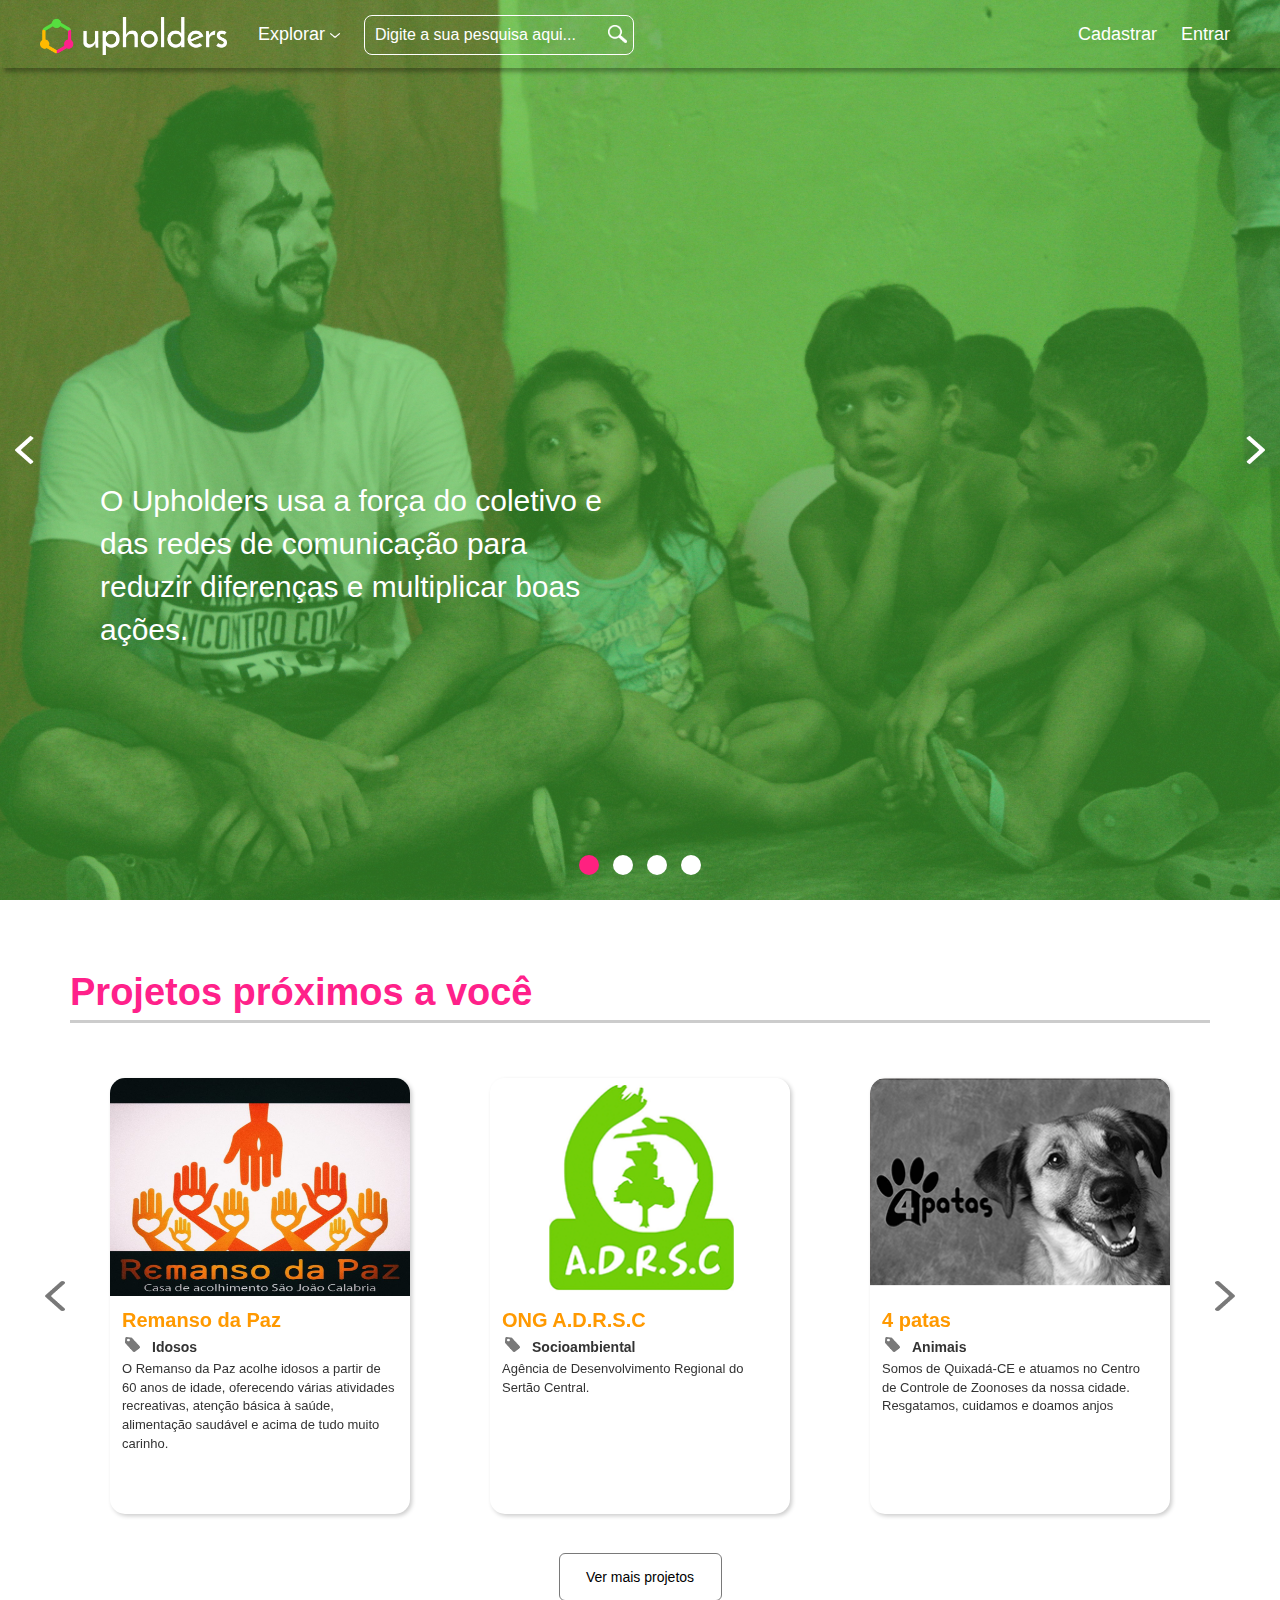
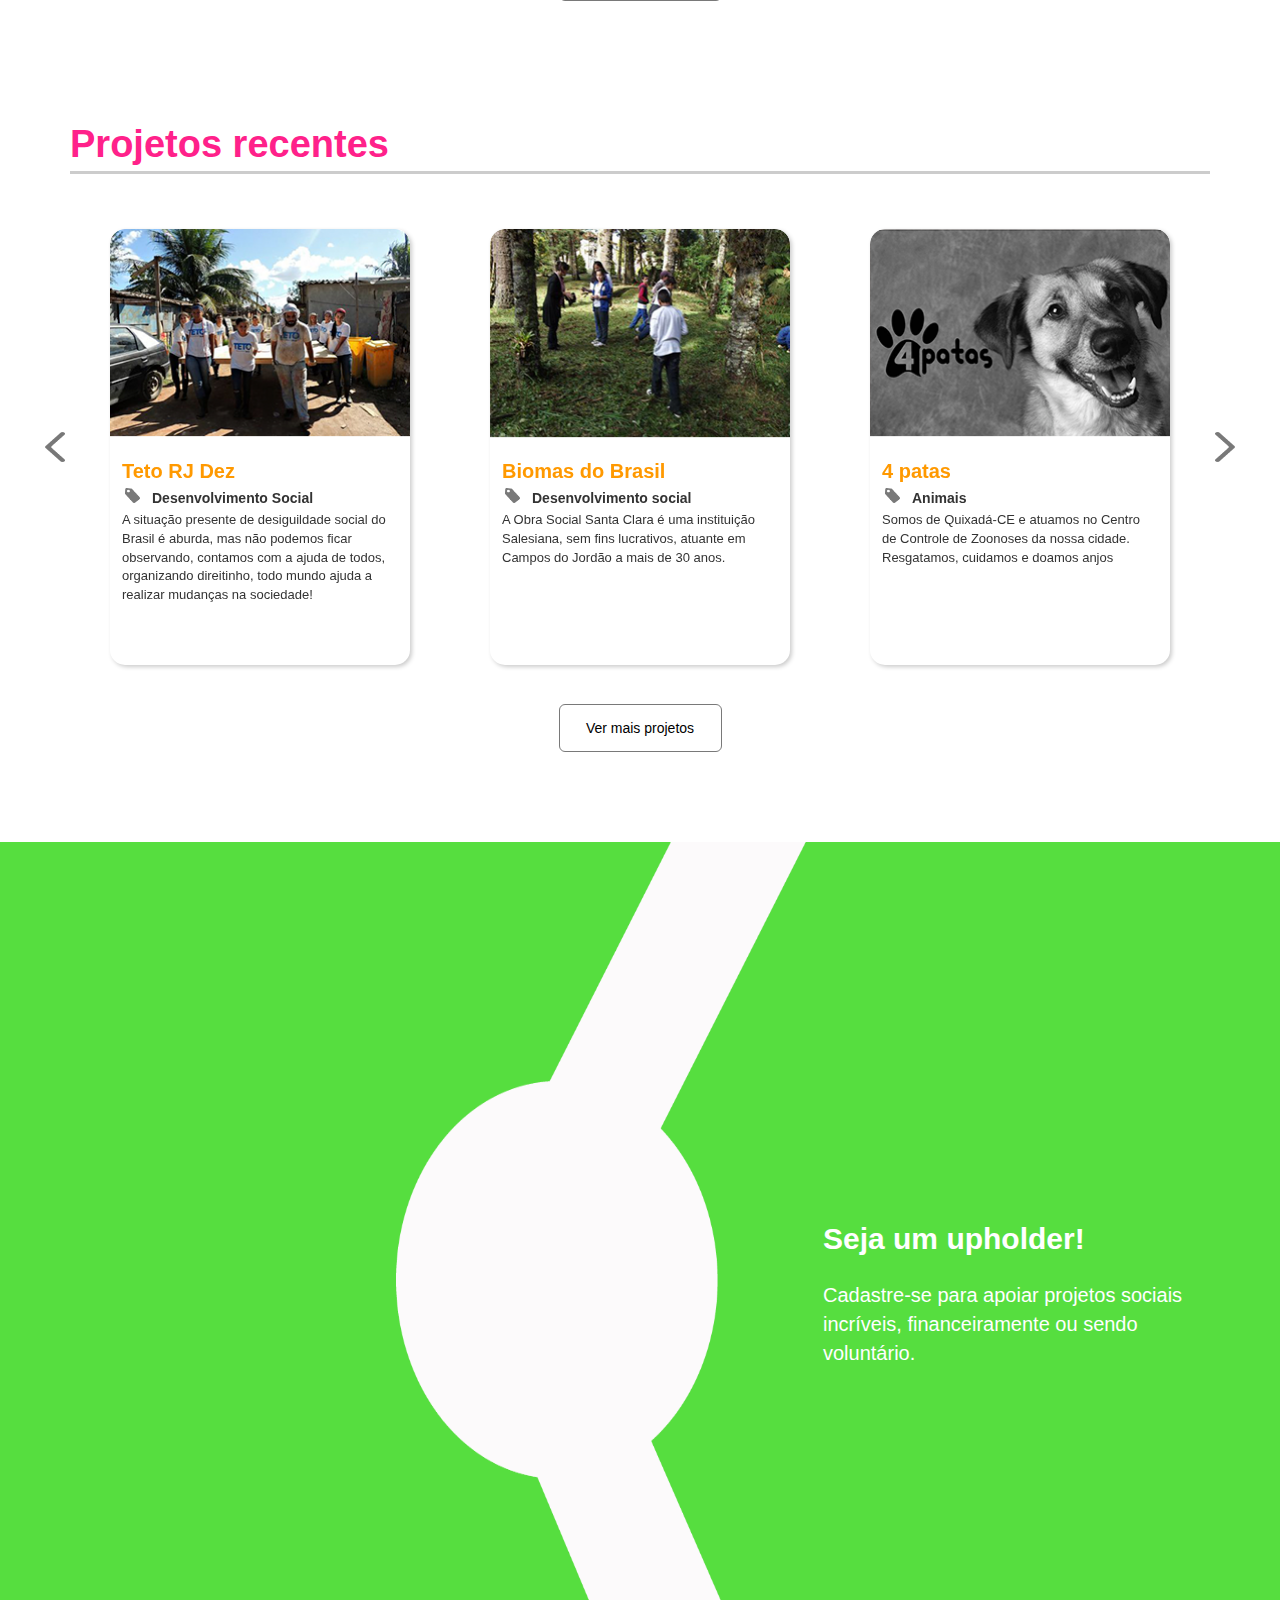
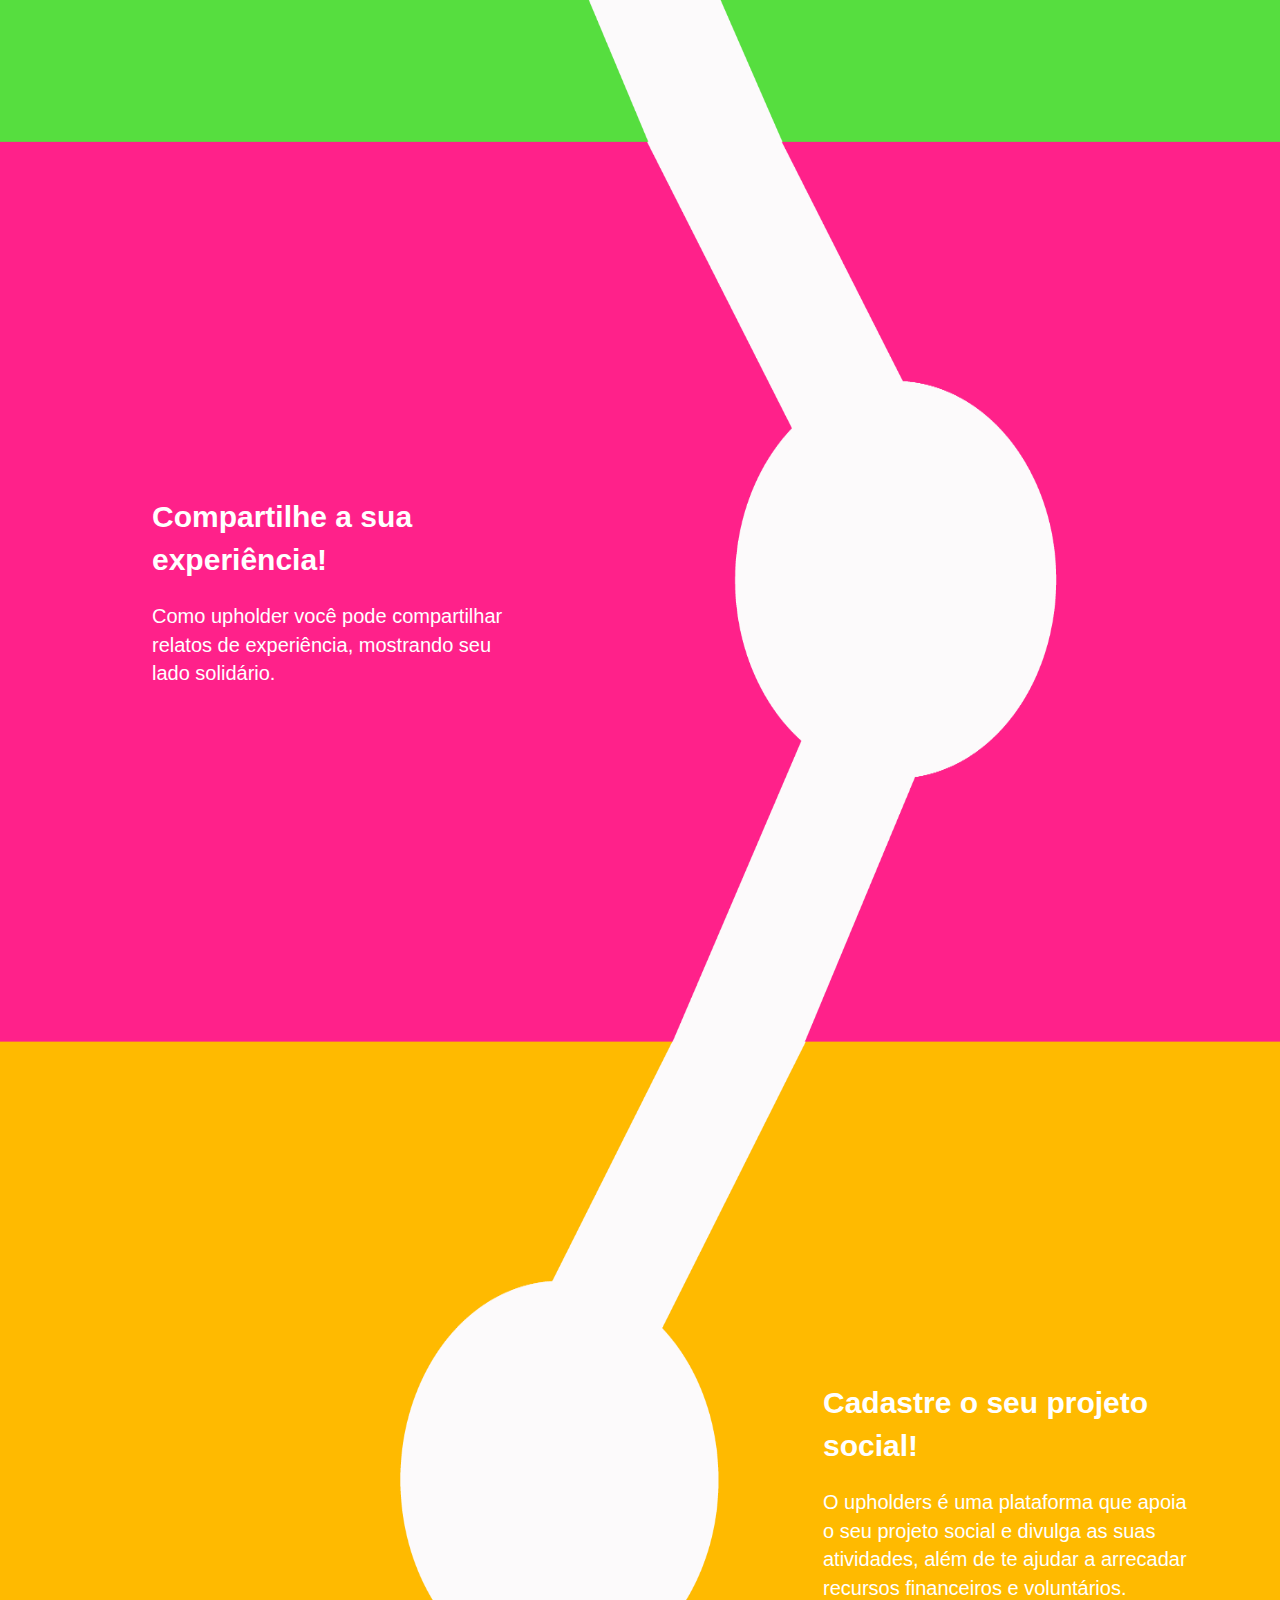
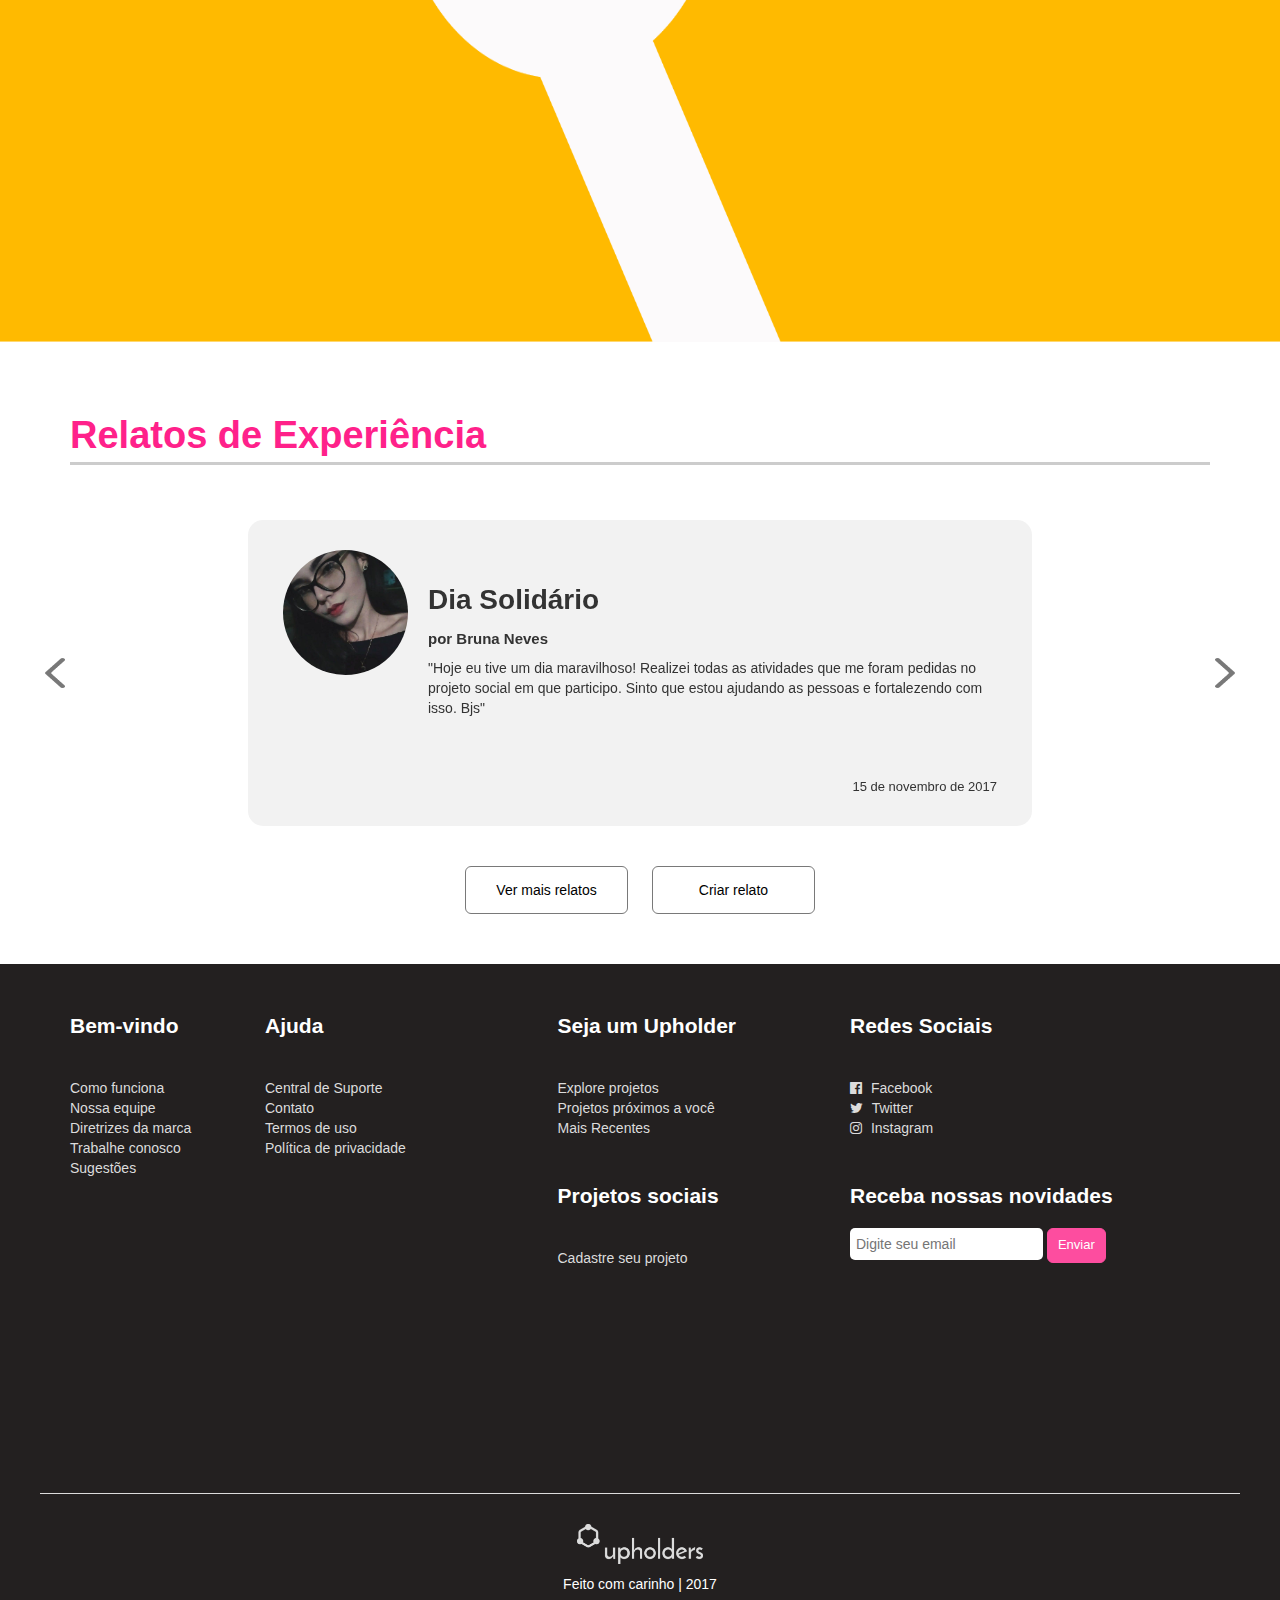
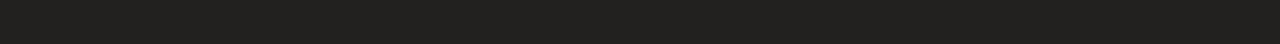
==== index.html @ f4a59e46 "posição" ====
<!DOCTYPE html>
<html lang="en">
<head>
    <meta charset="UTF-8">
    <meta name="viewport" content="width=device-width, initial-scale=1.0">
    <meta http-equiv="X-UA-Compatible" content="ie=edge">
    <link rel="stylesheet" href="css/upholders.css">
    <link rel="stylesheet" href="css/slick.css">
    <link rel="stylesheet" href="css/slick-theme.css">
    <link rel="stylesheet" href="css/animate.css">
    <link rel="stylesheet" href="css/grid_system.css">
    <link rel="stylesheet" href="font-awesome-4.7.0/css/font-awesome.min.css">
    <link rel="stylesheet" href="index.css">
    <title>Upholders</title>
</head>
<body>
    <header>
        <nav class="header">
            <div class="logo">
                <a href="#"><img src="img/logo-branco.png" alt=""></a>
            </div>
            <div class="explorar">
                <a id="explorarLink">Explorar <span><img src="img/seta_baixo_explorar_branca.png"/></span></a>
            </div>
            <div class="search">
                <form action="">
                    <div class="input-icon">
                        <input type="text" placeholder="Digite a sua pesquisa aqui...">
                        <div class="icon"><img src="img/lupa_branca.png" alt=""></div>
                    </div>
                </form>
            </div>
            <div class="links">
                <a href="cadastro/cadastro.html">Cadastrar</a>
                <a href="login/login.html">Entrar</a>
            </div>
        </nav>
    </header>
    <div class="dropdown-explorar" id="explorar">
        <span id="explorarClose">x</span>
        <div class="container">
            <div class="row">
                <h1>
                    Explore os projetos e se torne um Upholder
                </h1>
                <div class="col-md-2 col-md-offset-1 col-sm-3 col-xs-6">
                    <div><a href="">Todos</a></div>
                </div>
                <div class="col-md-2 col-sm-3 col-xs-6">
                    <div><a href="">Animais</a></div>
                </div>
                <div class="col-md-2 col-sm-3 col-xs-6">
                    <div><a href="">Arte e Cultura</a></div>
                </div>
                <div class="col-md-2 col-sm-3 col-xs-6">
                    <div><a href="">Educação</a></div>
                </div>
                <div class="col-md-2 col-sm-3 col-xs-6">
                    <div><a href="">Desenvolvimento Social</a></div>
                </div>
                <div class="col-md-2 col-md-offset-1 col-sm-3 col-xs-6">
                    <div><a href="">Direitos Humanos</a></div>
                </div>
                <div class="col-md-2 col-sm-3 col-xs-6">
                    <div><a href="">Esportes</a></div>
                </div>
                <div class="col-md-2 col-sm-3 col-xs-6">
                    <div><a href="">Saúde</a></div>
                </div>
                <div class="col-md-2 col-sm-3 col-xs-6">
                    <div><a href="">Socioambiental</a></div>
                </div>
                <div class="col-md-2 col-sm-3 col-xs-6">
                    <div><a href="">Outros</a></div>
                </div>
            </div>
        </div>
    </div>
    <div class="header-carousel">
        <div class="overlay-img overlay-green active"></div>
        <div class="overlay-img overlay-pink"></div>
        <div class="overlay-img overlay-yellow"></div>
        <div class="active img" style="background-image:url('img/IMG1.jpg')"></div>
        <div class="img" style="background-image:url('img/IMG2.jpg')"></div>
        <div class="img" style="background-image:url('img/IMG3.jpg')"></div>
        <div class="img" style="background-image:url('img/IMG4.jpg')"></div>
        <div class="arrow left"> </div>
        <div class="arrow right"> </div>
        <div class="active text-carousel left bottom">
          <!-- <h1>Texto 1</h1> -->
          <p>O Upholders usa a força do coletivo e das redes de comunicação para reduzir diferenças e multiplicar boas ações.</p>
        </div>
        <div class="text-carousel right">
            <h1>No Upholders...</h1>
            <p>... é fácil você se tornar um voluntário e fazer a solidariedade acontecer</p>
        </div>
        <div class="text-carousel right">
          <h1>Projetos próximo a você</h1>
          <p>Conheça os projetos sociais que estão sendo desenvolvidos próximo a você e comece a tranformar a realidade de quem precisa da sua ajuda</p>
        </div>
        <div class="text-carousel right">
          <h1>Seja um Upholder</h1>
          <p>Apoie projetos sociais sendo voluntário ou financeiramente.</p>
        </div>
        <div class="overlay">
            <div class="dot active animated bounce"></div>
            <div class="dot animated bounce ms100"></div>
            <div class="dot animated bounce ms200"></div>
            <div class="dot animated bounce ms300"></div>
        </div>
    </div>

    <section class="container">
      <h1>
        Projetos próximos a você
      </h1>
      <div id="carousel" class="carouselProjetos">
        <div class="card-projeto animated bounceInRight">
            <img class="card-projeto-img" src="img/Remansodapaz.jpg" alt="">
            <div class="card-projeto-info">
                <h3>Remanso da Paz</h3>
                <h4>Idosos</h4>
                <p>O Remanso da Paz acolhe idosos a partir de 60 anos de idade, oferecendo várias atividades recreativas, atenção básica à saúde, alimentação saudável e acima de tudo muito carinho.</p>
            </div>

            <div class="card-projeto-overlay">
                <div class="card-projeto-overlay-info">
                    <h3>Funções para apoiar:</h3>
                    <ul>
                        <li>5 Vagas para voluntários</li>
                    </ul>
                    <p>Quixadá, Ceará</p>
                </div>
                <button class="botao-medio">Saiba mais</button>
            </div>
            <div class="card-projeto-overlay-branco">

            </div>
        </div>
        <div class="card-projeto animated bounceInRight">
            <img class="card-projeto-img" src="img/ong_socioambiental.png" alt="">
            <div class="card-projeto-info">
                <h3>ONG A.D.R.S.C</h3>
                <h4>Socioambiental</h4>
                <p>Agência de Desenvolvimento Regional do Sertão Central.</p>
            </div>

            <div class="card-projeto-overlay">
                <div class="card-projeto-overlay-info">
                    <h3>Funções para apoiar:</h3>
                    <ul>
                        <li>5 Vagas para voluntários.</li>
                    </ul>
                    <p>Quixadá, Ceará</p>
                </div>
                <button class="botao-medio">Saiba mais</button>
            </div>
            <div class="card-projeto-overlay-branco">

            </div>
        </div>
        <div class="card-projeto animated bounceInRight">
            <img class="card-projeto-img" src="img/4_patas.png" alt="">
            <div class="card-projeto-info">
                <h3>4 patas</h3>
                <h4>Animais</h4>
                <p>Somos de Quixadá-CE e atuamos no Centro de Controle de Zoonoses da nossa cidade. Resgatamos, cuidamos e doamos anjos</p>
            </div>

            <div class="card-projeto-overlay">
                <div class="card-projeto-overlay-info">
                    <h3>Funções para apoiar:</h3>
                    <ul>
                        <li>Doações para comprar ração.</li>
                        <li>Voluntários para realização de bazar</li>
                    </ul>
                    <p>Quixadá, Ceará</p>
                </div>
                <button class="botao-medio">Saiba mais</button>
            </div>
            <div class="card-projeto-overlay-branco">

            </div>
        </div>
        <div class="card-projeto animated bounceInRight">
            <img class="card-projeto-img" src="img/teto_rj.png" alt="">
            <div class="card-projeto-info">
                <h3>Teto RJ Dez</h3>
                <h4>Desenvolvimento Social</h4>
                <p>A situação presente de desiguildade social do Brasil é aburda, mas não podemos ficar observando, contamos com a ajuda de todos, organizando direitinho, todo mundo ajuda a realizar mudanças na sociedade!</p>
            </div>

            <div class="card-projeto-overlay">
                <div class="card-projeto-overlay-info">
                    <h3>Funções para apoiar:</h3>
                    <ul>

                    </ul>
                    <p>Rio de Janeiro, Rio de Janeiro</p>
                </div>
                <button class="botao-medio">Saiba mais</button>
            </div>
            <div class="card-projeto-overlay-branco">

            </div>
        </div>
      </div>
      <div class="button">
        <button class="botao-ver">Ver mais projetos</button>
      </div>
    </section>

    <section class="container">
      <h1>
        Projetos recentes
      </h1>
      <div id="carouselRecentes" class="carouselProjetos">
        <div class="card-projeto animated bounceInLeft">
            <img class="card-projeto-img" src="img/teto_rj.png" alt="">
            <div class="card-projeto-info">
                <h3>Teto RJ Dez</h3>
                <h4>Desenvolvimento Social</h4>
                <p>A situação presente de desiguildade social do Brasil é aburda, mas não podemos ficar observando, contamos com a ajuda de todos, organizando direitinho, todo mundo ajuda a realizar mudanças na sociedade!</p>
            </div>

            <div class="card-projeto-overlay">
                <div class="card-projeto-overlay-info">
                    <h3>Funções para apoiar:</h3>
                    <ul>

                    </ul>
                    <p>Rio de Janeiro, Rio de Janeiro</p>
                </div>
                <button class="botao-medio">Saiba mais</button>
            </div>
            <div class="card-projeto-overlay-branco">

            </div>
        </div>
        <div class="card-projeto animated bounceInLeft">
            <img class="card-projeto-img" src="img/biomas.png" alt="">
            <div class="card-projeto-info">
                <h3>Biomas do Brasil</h3>
                <h4>Desenvolvimento social</h4>
                <p>A Obra Social Santa Clara é uma instituição Salesiana, sem fins lucrativos, atuante em Campos do Jordão a mais de 30 anos.</p>
            </div>

            <div class="card-projeto-overlay">
                <div class="card-projeto-overlay-info">
                    <h3>Funções para apoiar:</h3>
                    <ul>
                        <li>5 Vagas para voluntários</li>
                    </ul>
                    <p>Quixadá, Ceará</p>
                </div>
                <button class="botao-medio">Saiba mais</button>
            </div>
            <div class="card-projeto-overlay-branco">

            </div>
        </div>
        <div class="card-projeto animated bounceInLeft">
            <img class="card-projeto-img" src="img/4_patas.png" alt="">
            <div class="card-projeto-info">
                <h3>4 patas</h3>
                <h4>Animais</h4>
                <p>Somos de Quixadá-CE e atuamos no Centro de Controle de Zoonoses da nossa cidade. Resgatamos, cuidamos e doamos anjos</p>
            </div>

            <div class="card-projeto-overlay">
                <div class="card-projeto-overlay-info">
                    <h3>Funções para apoiar:</h3>
                    <ul>
                        <li>Doações para comprar ração.</li>
                        <li>Voluntários para realização de bazar</li>
                    </ul>
                    <p>Quixadá, Ceará</p>
                </div>
                <button class="botao-medio">Saiba mais</button>
            </div>
            <div class="card-projeto-overlay-branco">

            </div>
        </div>
        <div class="card-projeto animated bounceInLeft">
            <img class="card-projeto-img" src="img/Remansodapaz.jpg" alt="">
            <div class="card-projeto-info">
                <h3>Remanso da Paz</h3>
                <h4>Idosos</h4>
                <p>O Remanso da Paz acolhe idosos a partir de 60 anos de idade, oferecendo várias atividades recreativas, atenção básica à saúde, alimentação saudável e acima de tudo muito carinho.</p>
            </div>

            <div class="card-projeto-overlay">
                <div class="card-projeto-overlay-info">
                    <h3>Funções para apoiar:</h3>
                    <ul>
                        <li>5 Vagas para voluntários</li>
                    </ul>
                    <p>Quixadá, Ceará</p>
                </div>
                <button class="botao-medio">Saiba mais</button>
            </div>
            <div class="card-projeto-overlay-branco">

            </div>
        </div>
      </div>
      <div class="button">
        <button class="botao-ver">Ver mais projetos</button>
      </div>
    </section>

    <div class="container-fluid" id="background">
      <div class="container-fluid">
        <div class="content content-right">
          <h1>
            Seja um upholder!
          </h1>
          <p>Cadastre-se para apoiar projetos sociais incríveis, financeiramente ou sendo voluntário.</p>
        </div>
      </div>
      <div class="container-fluid">
        <div class="content content-left">
          <h1>
            Compartilhe a sua experiência!
          </h1>
          <p>Como upholder você pode compartilhar relatos de experiência, mostrando seu lado solidário.</p>
        </div>
      </div>
      <div class="container-fluid">
        <div class="content content-right">
          <h1>
            Cadastre o seu projeto social!
          </h1>
          <p>O upholders é uma plataforma que apoia o seu projeto social e divulga as suas atividades, além de te ajudar a arrecadar recursos financeiros e voluntários.</p>
        </div>
      </div>
    </div>

    <section class="container">
      <h1>
        Relatos de Experiência
      </h1>
      <div id="carouselRelatos">
        <div class="carousel-relatos animated bounceInRight">
          <div class="card-relato">
              <div class="relato-img">
                  <img class="card-relato-img" src="img/Bruna.jpg" alt="">
              </div>
              <div class="relato-container">
                  <h2>Dia Solidário</h2>
                  <h3>por Bruna Neves</h3>
                  <p>"Hoje eu tive um dia maravilhoso! Realizei todas as atividades que me foram pedidas no projeto social em que participo. Sinto que estou ajudando as pessoas e fortalezendo com isso. Bjs"</p>
              </div>
              <span>
                  15 de novembro de 2017
              </span>
          </div>
        </div>
        <div class="carousel-relatos animated bounceInRight">
          <div class="card-relato">
              <div class="relato-img">
                  <img class="card-relato-img" src="img/Bruna.jpg" alt="">
              </div>
              <div class="relato-container">
                  <h2>Dia Solidário</h2>
                  <h3>por Bruna Neves</h3>
                  <p>"Hoje eu tive um dia maravilhoso! Realizei todas as atividades que me foram pedidas no projeto social em que participo. Sinto que estou ajudando as pessoas e fortalezendo com isso. Bjs"</p>
              </div>
              <span>
                  15 de novembro de 2017
              </span>
          </div>
        </div>
        <div class="carousel-relatos animated bounceInRight">
          <div class="card-relato">
              <div class="relato-img">
                  <img class="card-relato-img" src="img/Bruna.jpg" alt="">
              </div>
              <div class="relato-container">
                  <h2>Dia Solidário</h2>
                  <h3>por Bruna Neves</h3>
                  <p>"Hoje eu tive um dia maravilhoso! Realizei todas as atividades que me foram pedidas no projeto social em que participo. Sinto que estou ajudando as pessoas e fortalezendo com isso. Bjs"</p>
              </div>
              <span>
                  15 de novembro de 2017
              </span>
          </div>
        </div>
      </div>
      <div class="button">
        <button class="botao-ver">Ver mais relatos</button>
        <button class="botao-ver">Criar relato</button>
      </div>
    </section>
    <footer>
      <div class="container-fluid">
        <div class="container">
          <div class="row align-items-start">
            <div class="col-md-2 col-xs-6">
              <h2>Bem-vindo</h2>
              <ul>
                <li><a href="#">Como funciona</a></li>
                <li><a href="#">Nossa equipe</a></li>
                <li><a href="#">Diretrizes da marca</a></li>
                <li><a href="#">Trabalhe conosco</a></li>
                <li><a href="#">Sugestões</a></li>
              </ul>
            </div>
            <div class="col-md-3 col-sm-6 col-xs-12">
              <h2>Ajuda</h2>
              <ul>
                <li><a href="#">Central de Suporte</a></li>
                <li><a href="#">Contato</a></li>
                <li><a href="#">Termos de uso</a></li>
                <li><a href="#">Política de privacidade</a></li>
              </ul>
            </div>
            <div class="clearfix visible-sm-block"></div>
            <div class="col-md-3 col-sm-6 col-xs-12">
              <h2>Seja um Upholder</h2>
              <ul>
                <li><a href="#">Explore projetos</a></li>
                <li><a href="#">Projetos próximos a você</a></li>
                <li><a href="#">Mais Recentes</a></li>
              </ul>
              <h2>Projetos sociais</h2>
              <ul>
                <li><a href="#">Cadastre seu projeto</a></li>
              </ul>
            </div>
            <div class="col-md-4 col-sm-6 col-xs-12">
              <h2>Redes Sociais</h2>
              <ul>
                <li><a href="#"><i class="fa fa-facebook-official"></i> Facebook</a></li>
                <li><a href="#"><i class="fa fa-twitter"></i> Twitter</a></li>
                <li><a href="#"><i class="fa fa-instagram"></i> Instagram</a></li>
              </ul>
              <h2>Receba nossas novidades</h2>
              <form>
                <input placeholder="Digite seu email" type="email"/>
                <button class="botao">Enviar</button>
              </form>
            </div>
          </div>
        </div>
      </div>
      <div class="logo">
        <img src="img/logo_footer.png"/>
        <div class="copyright">
          Feito com carinho | 2017
        </div>
      </div>
    </footer>
    <script src="js/jquery.min.js" type="text/javascript"></script>
    <script src="js/jquery-migrate.min.js" type="text/javascript"></script>
    <script src="js/slick.min.js" type="text/javascript"></script>
    <script src="js/header_carousel.js"></script>
    <script type="text/javascript">
      $(document).ready(function(){
        var opt = {
          infinite: true,
          slidesToShow: 3,
          slidesToScroll: 3,
          variableWidth: false
        };
        $('.carouselProjetos').slick(opt);

        $('#carouselRelatos').slick({
          infinite: true,
          slidesToShow: 1,
          slidesToScroll: 1,
          variableWidth: false
        });

        $elem = $("#explorar");
        $img = $(".header .explorar span img");

        $('#explorarLink').click(function(){
          $elem.fadeToggle('fast');
          var src = ($img.attr("src") === "img/seta_baixo_explorar_branca.png") ? "img/seta_cima_explorar_branca.png" : "img/seta_baixo_explorar_branca.png";
          $img.attr("src", src);
        });

        $('#explorarClose').click(function(){
          $elem.fadeOut('fast');
          $img.attr("src", "../img/seta_baixo_explorar_branca.png");
        });
      });
    </script>
</body>
</html>
---- css/upholders.css ----
body{
    font-family:'Open Sans', sans-serif;
}

/* botôes */

.botao{
    border: 1px solid #FFF;
    color: #FFF;
    cursor: pointer;
    user-select: none;
    border-radius: 6px;
    padding: 7px 10px;
    font-size: 13px;
}

.botao-medio{
    border: 1px solid #FFF;
    color: #FFF;
    cursor: pointer;
    user-select: none;
    border-radius: 6px;
    padding: 13px 23px;
    font-size: 13px;
}

.botao-ver{
    cursor: pointer;
    user-select: none;
    border-radius: 6px;
    padding: 13px 23px;
    background-color: transparent;
    color: #000;
    border: 1px solid #797979;
    font-size: 14px;
    margin: 10px;
    width: 163px;
}

  .botao-ver:hover{
    color: #FF0099;
    border: 1px solid #FF0099;
}

/* cards */
/* card do projeto social */

.card-projeto{
    height: 436px;
    width: 300px;
    border-radius: 15px;
    margin: 20px;
    box-sizing: border-box;
    position: relative;
    box-shadow: 2px 2px 4px #ccc;
    cursor: pointer;
}

.card-projeto .card-projeto-img{
    height: 218px;
    width: 100%;
    border-radius: 15px 15px 0 0;
}

.card-projeto .card-projeto-info, .card-projeto-overlay-info{
    height: 218px;
    width: 100%;
    padding: 10px 12px;
    box-sizing: border-box;
    border-radius: 0 0 15px 15px;
}

.card-projeto .card-projeto-info h4{
    padding: 0;
    font-size: 14px;
}

.card-projeto-overlay-info{
    position: absolute;
    bottom: 0;
    font-size: 18px;
    color: #FFF;
}

.card-projeto-overlay-info > h3{
    padding: 0;
    font-size: 16px;
    margin: 0;
    margin-bottom: 8px;
}

.card-projeto-overlay-info ul{
    margin: 0;
    list-style-type: none;
    padding-left: 0;
    font-size: 15px;
}

.card-projeto-overlay-info ul li:before{
   content: '';
   padding: 0;
   display: inline-block;
   height: 15px;
   width: 15px;
   margin-right: 10px;
   background-image: url("../img/hexagono_branco.png");
   background-size: 100% 100%;
}

.card-projeto-overlay-info p{
    padding: 0;
    margin: 10px 0;
    font-size: 15px;
}

.card-projeto-overlay-info p:before{
    content: '';
    display: inline-block;
    background-image: url("../img/pin_branco.png");
    height: 15px;
    width: 10px;
    margin-left: 2.5px;
    margin-right: 12.5px;
    background-size: 100% 100%;
}

.card-projeto-info h3{
    font-size: 20px;
    margin: 0;
    color: #FF9900;
}

.card-projeto-info h4{
    margin: 3px 0;
    font-size: 18px;
}

.card-projeto-info p{
    font-size: 13px;
    margin: 0;
}

.card-projeto-overlay{
    display: none;
    position: absolute;
    top: 0;
    height: 100%;
    width: 100%;
    border-radius: 15px;
    background-color: #FF9900;
    opacity: 0.90;
    z-index: 2;
}

.card-projeto-overlay-branco{
    display: none;
    position: absolute;
    bottom: 0;
    height: 50%;
    width: 100%;
    border-radius: 0 0 15px 15px;
    background-color: #FFF;
    z-index: 1;
}

.card-projeto:hover .card-projeto-overlay{
    display: block;
}

.card-projeto:hover .card-projeto-overlay-branco{
    display: block;
}

.card-projeto-overlay > .botao-medio{
    position: absolute;
    left: 50%;
    transform: translateX(-50%);
    bottom: 30px;
    background-color: transparent;
}

.card-projeto-info h4:before{
    content: '';
    display: inline-block;
    background-image: url("../img/tag.png");
    height: 15px;
    width: 15px;
    margin-left: 2.5px;
    margin-right: 12.5px;
    background-size: 100% 100%;
}

/* card do relato de experiência */

.card-relato{
    display: block;
    overflow: auto;
    max-width: 100%;
    min-height: 306px;
    width: 784px;
    margin: auto;
    border-radius: 15px;
    padding: 30px 35px;
    box-sizing: border-box;
    background-color: #F2F2F2;
    position: relative;
}

.card-relato .relato-img{
    display: inline-block;
    width: 125px;
    height: 125px;
    border-radius: 50%;
    background-color: #FFF;
}

.card-relato .relato-img .card-relato-img{
    width: 100%;
    height: 100%;
    border-radius: 50%;
}

.card-relato .relato-container{
    position: relative;
    padding-left: 20px;
    box-sizing: border-box;
    float: right;
    width: calc(784px - 125px - 70px);
    height: 100%;
}

.card-relato .relato-container h2{
    margin: 0;
    margin-top: 30px;
    padding: 0;
    font-size: 28px;
}

.card-relato .relato-container h3{
    margin: 0;
    padding: 8px 0 0;
    font-size: 15px;
}

.card-relato .relato-container p{
    margin: 0;
    padding: 9px 0;
    font-size: 14px;
    color: 333333;
}

.card-relato span{
    position: absolute;
    margin: 0;
    padding: 0;
    right: 35px;
    bottom: 30px;
    font-size: 13px;
    color: ;
}

/* dropdown perfil */

.dropdown-perfil{
    background-color: #E4E4E4;
    padding: 15px;
    box-sizing: border-box;
    width: 261px;
    border-radius: 15px;
}

.dropdown-perfil ul{
    padding: 0;
    margin: 0;
    list-style-type: none;
}

.dropdown-perfil ul li a{
    padding: 7px 0;
    margin: 0;
    font-size: 15px;
    text-decoration: none;
    color: #232020;
    display: block;
    border-bottom: 1px solid #bbb;
}

.dropdown-perfil ul li:last-child a{
    border-bottom: none;
}

/* dropdown explorar */

.dropdown-explorar{
    background-color: #F2F2F2;
    padding-top: 25px;
    padding-bottom: 35px;
    display: none;
    position: absolute;
    top: 68px;
    width: 100%;
    z-index: 30;
    box-shadow: 4px 4px 4px rgba(0, 0, 0, .3);
}

.dropdown-explorar span{
    position: absolute;
    top: 10px;
    right: 30px;
    font-size: 28px;
    font-weight: bold;
    cursor: pointer;
    padding: 2px;
}

.dropdown-explorar h1{
    padding: 0;
    padding-bottom: 20px;
    margin: 0;
    text-align: center;
    color: #333333;
}

.dropdown-explorar .container .col-md-2{
    margin-top: 10px;
    margin-bottom: 10px;
}

.dropdown-explorar .container a{
    text-decoration: none;
    color: black;
    display: table-cell;
    width: 150px;
    height: 57px;
    border: 1px solid black;
    border-radius: 15px;
    text-align: center;
    font-size: 14px;
    box-sizing: border-box;
    vertical-align: middle;
}

.dropdown-explorar .container div.col-md-2{
  text-align: center;
}

.dropdown-explorar .container div.col-md-2 > div{
  display: inline-block;
}


.dropdown-explorar .container a:hover{
    border-color: #FF9900;
    color: #FF9900;
}

/* footer */

footer{
    background-color: #232020;
    min-height: 650px;
    padding-top: 30px;
  }

  footer .container-fluid{
    border-bottom: 1px solid #dcdcdc;
    min-height: 500px;
    padding-bottom: 30px;
    margin: 0 40px;
  }

  footer .container-fluid h2{
    color: #fff;
  }

  footer .container-fluid ul{
    list-style-type: none;
    padding: 20px 0 25px;
  }

  footer .container-fluid ul li a{
    font-size: 14px;
    color: #dcdcdc;
    padding: 3px 0;
  }

  footer .container-fluid ul li a:hover{
    text-decoration: none;
    color: #FF0099;
  }

  footer .container-fluid ul li a i{
    margin-right: 5px;
  }

  footer .logo{
    text-align: center;
    height: 150px;
  }

  footer .logo img{
    margin: 30px 0 10px;
    height: 40px;
  }

  footer .logo .copyright{
    text-align: center;
  }

  footer .logo .copyright, footer .logo .copyright a{
    color: #fff;
    font-size: 14px;
  }

  footer form button.botao{
    background-color: #fd4d9f;
    border: 1px solid #fd4d9f;
  }


  @media screen and (max-width: 767px) {
    footer .container-fluid ul{
      padding: 10px 0 15px;
    }

    footer .container-fluid ul li a{
      padding: 1.5px 0;
    }

    footer .container-fluid{
      margin: 0 20px;
    }
  }

/* header */

.header{
    width: 100%;
    height: 68px;
    padding: 0 40px;
    box-shadow: 4px 4px 4px rgba(0, 0, 0, .3);
    box-sizing: border-box;
    line-height: 68px;
    background-color: transparent;
    position: absolute;
    top:0;
    z-index: 100;
}

.header .explorar span img{
  width: 10px;
  height: 5px;
  margin-right: 10px;
}

.header .logo{
    float: left;
}

.header .logo a{
  display: block;
  height: 70px;
  line-height: 70px;
  width: 208px;
}

.header .logo img{
    height: 38px;
}

.header .search, .explorar{
    display: inline-block;
}

.header .search .input-icon{
    position: relative;
}

.header .search .icon{
    position: absolute;
    height: 18px;
    width: 18px;
    right: 8px;
    top:-2px;
}

.header .search .icon img{
    height: 100%;
}

.header .search input{
    border-radius: 8px;
    border: 1px solid #000;
    width: 270px;
    height: 40px;
    font-size: 16px;
    padding: 8px 10px;
    box-sizing: border-box;
    background-color: transparent;
    color: #000;
    outline: none;
}

.header .search input::-webkit-input-placeholder{
  color: #000;
}

.header .search input::-moz-placeholder {
  color: #000;
}

.header .search input:-ms-input-placeholder{
  color: #000;
}

.header .search input:-moz-placeholder{
  color: #000;
}

.header .links{
    display: inline-block;
    position: absolute;
    right: 40px;
}

.header .links a, .explorar a{
    text-decoration: none;
    font-size: 18px;
    border-radius: 6px;
    padding: 7px 10px;
    color: #000;
    cursor: pointer;
}

.header .links a:hover{
    background-color: rgba(0, 0, 0, .1);
}

.header .explorar a:hover{
    background-color: rgba(0, 0, 0, .1);
    text-decoration: none;
    color: #000;
}

/* inputs */

input{
    border-radius: 5px;
    padding: 6px;
    border: none;
}

/* _carousel */

.slick-slide{
    margin: 29.5px 40px;
  }


  @media screen and (max-width: 1200px) {
    .slick-slide{
        margin: 20px 15px;
    }
  }

  @media screen and (max-width: 991px) {
    .slick-slide{
        margin: 20px 7.5px;
    }
  }

  @media screen and (max-width: 767px) {
    .slick-slide{
        margin: 5px;
    }
  }

/* header carousel */

.header-carousel{
    height: 100vh;
    margin: auto;
}

.header-carousel{
  overflow: hidden;
}

.header-carousel .img{
    width: 100%;
    height: 100vh;
    background-repeat: no-repeat;
    background-position: center;
    background-size: cover;
    display: none;
}

.header-carousel .text-carousel{
  position: absolute;
  top: 50vh;
  transform: translateY(-50%);
  width: 40%;
  display: none;
  height: auto;
}

.header-carousel .text-carousel.left{
  left: 100px;
}

.header-carousel .text-carousel.top{
  transform: translateY(0);
  top: 100px;
}

.header-carousel .text-carousel.bottom{
  transform: translateY(0);
  bottom: 100px;
}

.header-carousel .text-carousel.right{
  right: 100px;
  text-align: right;
}

.header-carousel .text-carousel h1, .header-carousel .text-carousel p{
  color: #fff;
}

.header-carousel .text-carousel h1{
  border: none;
  font-size: 40px;
}

.header-carousel .text-carousel p{
  font-size: 30px;
}

.header-carousel .text-carousel.active{
  display: block;
}

.header-carousel .img.active{
    display: block;
}

.arrow{
    position: absolute;
    top: calc(50% - 15px);
    border-radius: 8px;
    width: 20px;
    height: 30px;
    user-select: none;
    cursor: pointer;
}

.header-carousel .overlay-img{
  display: none;
  position: absolute;
  width: 100%;
  height: 100vh;
  opacity: 0.5;
}

.header-carousel .overlay-img.active{
  display: block;
}

.header-carousel .overlay-img.overlay-yellow{
  background-color: #f90;
}

.header-carousel .overlay-img.overlay-green{
  background-color: #56de3f;
}

.header-carousel .overlay-img.overlay-pink{
  background-color: #ff2180;
}

.arrow.right{
    right: 15px;
    background-image: url("../img/right_branca.png");
    background-size: 100% 100%;
}

.arrow.left{
    left: 15px;
    background-image: url("../img/left_branca.png");
    background-size: 100% 100%;
}


.header-carousel .overlay{
    padding: 15px;
    width: 100%;
    position: absolute;
    bottom: 0;
    text-align: center;
    box-sizing: border-box;
}

.header-carousel .overlay .dot{
    background-color:white;
    border-radius: 50%;
    display: inline-block;
    cursor: pointer;
    margin: 5px;
    height: 20px;
    width: 20px;
}

.header-carousel .overlay .dot.active{
    background-color:#ff2180;
}
---- css/grid_system.css ----
/*!
 * Bootstrap v3.3.7 (http://getbootstrap.com)
 * Copyright 2011-2017 Twitter, Inc.
 * Licensed under MIT (https://github.com/twbs/bootstrap/blob/master/LICENSE)
 */

/*!
 * Generated using the Bootstrap Customizer (http://getbootstrap.com/docs/3.3/customize/?id=9e987f900db5e1cd5b76d2bf3682f53e)
 * Config saved to config.json and https://gist.github.com/9e987f900db5e1cd5b76d2bf3682f53e
 *//*!
 * Bootstrap v3.3.7 (http://getbootstrap.com)
 * Copyright 2011-2016 Twitter, Inc.
 * Licensed under MIT (https://github.com/twbs/bootstrap/blob/master/LICENSE)
 *//*! normalize.css v3.0.3 | MIT License | github.com/necolas/normalize.css */html{font-family:sans-serif;-ms-text-size-adjust:100%;-webkit-text-size-adjust:100%}body{margin:0}article,aside,details,figcaption,figure,footer,header,hgroup,main,menu,nav,section,summary{display:block}audio,canvas,progress,video{display:inline-block;vertical-align:baseline}audio:not([controls]){display:none;height:0}[hidden],template{display:none}a{background-color:transparent}a:active,a:hover{outline:0}abbr[title]{border-bottom:1px dotted}b,strong{font-weight:bold}dfn{font-style:italic}h1{font-size:2em;margin:0.67em 0}mark{background:#ff0;color:#000}small{font-size:80%}sub,sup{font-size:75%;line-height:0;position:relative;vertical-align:baseline}sup{top:-0.5em}sub{bottom:-0.25em}img{border:0}svg:not(:root){overflow:hidden}figure{margin:1em 40px}hr{-webkit-box-sizing:content-box;-moz-box-sizing:content-box;box-sizing:content-box;height:0}pre{overflow:auto}code,kbd,pre,samp{font-family:monospace, monospace;font-size:1em}button,input,optgroup,select,textarea{color:inherit;font:inherit;margin:0}button{overflow:visible}button,select{text-transform:none}button,html input[type="button"],input[type="reset"],input[type="submit"]{-webkit-appearance:button;cursor:pointer}button[disabled],html input[disabled]{cursor:default}button::-moz-focus-inner,input::-moz-focus-inner{border:0;padding:0}input{line-height:normal}input[type="checkbox"],input[type="radio"]{-webkit-box-sizing:border-box;-moz-box-sizing:border-box;box-sizing:border-box;padding:0}input[type="number"]::-webkit-inner-spin-button,input[type="number"]::-webkit-outer-spin-button{height:auto}input[type="search"]{-webkit-appearance:textfield;-webkit-box-sizing:content-box;-moz-box-sizing:content-box;box-sizing:content-box}input[type="search"]::-webkit-search-cancel-button,input[type="search"]::-webkit-search-decoration{-webkit-appearance:none}fieldset{border:1px solid #c0c0c0;margin:0 2px;padding:0.35em 0.625em 0.75em}legend{border:0;padding:0}textarea{overflow:auto}optgroup{font-weight:bold}table{border-collapse:collapse;border-spacing:0}td,th{padding:0}*{-webkit-box-sizing:border-box;-moz-box-sizing:border-box;box-sizing:border-box}*:before,*:after{-webkit-box-sizing:border-box;-moz-box-sizing:border-box;box-sizing:border-box}html{font-size:10px;-webkit-tap-highlight-color:rgba(0,0,0,0)}body{font-family:"Helvetica Neue",Helvetica,Arial,sans-serif;font-size:14px;line-height:1.42857143;color:#333;background-color:#fff}input,button,select,textarea{font-family:inherit;font-size:inherit;line-height:inherit}a{color:#337ab7;text-decoration:none}a:hover,a:focus{color:#23527c;text-decoration:underline}a:focus{outline:5px auto -webkit-focus-ring-color;outline-offset:-2px}figure{margin:0}img{vertical-align:middle}.img-responsive{display:block;max-width:100%;height:auto}.img-rounded{border-radius:6px}.img-thumbnail{padding:4px;line-height:1.42857143;background-color:#fff;border:1px solid #ddd;border-radius:4px;-webkit-transition:all .2s ease-in-out;-o-transition:all .2s ease-in-out;transition:all .2s ease-in-out;display:inline-block;max-width:100%;height:auto}.img-circle{border-radius:50%}hr{margin-top:20px;margin-bottom:20px;border:0;border-top:1px solid #eee}.sr-only{position:absolute;width:1px;height:1px;margin:-1px;padding:0;overflow:hidden;clip:rect(0, 0, 0, 0);border:0}.sr-only-focusable:active,.sr-only-focusable:focus{position:static;width:auto;height:auto;margin:0;overflow:visible;clip:auto}[role="button"]{cursor:pointer}.container{margin-right:auto;margin-left:auto;padding-left:15px;padding-right:15px}@media (min-width:768px){.container{width:750px}}@media (min-width:992px){.container{width:970px}}@media (min-width:1200px){.container{width:1170px}}.container-fluid{margin-right:auto;margin-left:auto;padding-left:15px;padding-right:15px}.row{margin-left:-15px;margin-right:-15px}.col-xs-1, .col-sm-1, .col-md-1, .col-lg-1, .col-xs-2, .col-sm-2, .col-md-2, .col-lg-2, .col-xs-3, .col-sm-3, .col-md-3, .col-lg-3, .col-xs-4, .col-sm-4, .col-md-4, .col-lg-4, .col-xs-5, .col-sm-5, .col-md-5, .col-lg-5, .col-xs-6, .col-sm-6, .col-md-6, .col-lg-6, .col-xs-7, .col-sm-7, .col-md-7, .col-lg-7, .col-xs-8, .col-sm-8, .col-md-8, .col-lg-8, .col-xs-9, .col-sm-9, .col-md-9, .col-lg-9, .col-xs-10, .col-sm-10, .col-md-10, .col-lg-10, .col-xs-11, .col-sm-11, .col-md-11, .col-lg-11, .col-xs-12, .col-sm-12, .col-md-12, .col-lg-12{position:relative;min-height:1px;padding-left:15px;padding-right:15px}.col-xs-1, .col-xs-2, .col-xs-3, .col-xs-4, .col-xs-5, .col-xs-6, .col-xs-7, .col-xs-8, .col-xs-9, .col-xs-10, .col-xs-11, .col-xs-12{float:left}.col-xs-12{width:100%}.col-xs-11{width:91.66666667%}.col-xs-10{width:83.33333333%}.col-xs-9{width:75%}.col-xs-8{width:66.66666667%}.col-xs-7{width:58.33333333%}.col-xs-6{width:50%}.col-xs-5{width:41.66666667%}.col-xs-4{width:33.33333333%}.col-xs-3{width:25%}.col-xs-2{width:16.66666667%}.col-xs-1{width:8.33333333%}.col-xs-pull-12{right:100%}.col-xs-pull-11{right:91.66666667%}.col-xs-pull-10{right:83.33333333%}.col-xs-pull-9{right:75%}.col-xs-pull-8{right:66.66666667%}.col-xs-pull-7{right:58.33333333%}.col-xs-pull-6{right:50%}.col-xs-pull-5{right:41.66666667%}.col-xs-pull-4{right:33.33333333%}.col-xs-pull-3{right:25%}.col-xs-pull-2{right:16.66666667%}.col-xs-pull-1{right:8.33333333%}.col-xs-pull-0{right:auto}.col-xs-push-12{left:100%}.col-xs-push-11{left:91.66666667%}.col-xs-push-10{left:83.33333333%}.col-xs-push-9{left:75%}.col-xs-push-8{left:66.66666667%}.col-xs-push-7{left:58.33333333%}.col-xs-push-6{left:50%}.col-xs-push-5{left:41.66666667%}.col-xs-push-4{left:33.33333333%}.col-xs-push-3{left:25%}.col-xs-push-2{left:16.66666667%}.col-xs-push-1{left:8.33333333%}.col-xs-push-0{left:auto}.col-xs-offset-12{margin-left:100%}.col-xs-offset-11{margin-left:91.66666667%}.col-xs-offset-10{margin-left:83.33333333%}.col-xs-offset-9{margin-left:75%}.col-xs-offset-8{margin-left:66.66666667%}.col-xs-offset-7{margin-left:58.33333333%}.col-xs-offset-6{margin-left:50%}.col-xs-offset-5{margin-left:41.66666667%}.col-xs-offset-4{margin-left:33.33333333%}.col-xs-offset-3{margin-left:25%}.col-xs-offset-2{margin-left:16.66666667%}.col-xs-offset-1{margin-left:8.33333333%}.col-xs-offset-0{margin-left:0}@media (min-width:768px){.col-sm-1, .col-sm-2, .col-sm-3, .col-sm-4, .col-sm-5, .col-sm-6, .col-sm-7, .col-sm-8, .col-sm-9, .col-sm-10, .col-sm-11, .col-sm-12{float:left}.col-sm-12{width:100%}.col-sm-11{width:91.66666667%}.col-sm-10{width:83.33333333%}.col-sm-9{width:75%}.col-sm-8{width:66.66666667%}.col-sm-7{width:58.33333333%}.col-sm-6{width:50%}.col-sm-5{width:41.66666667%}.col-sm-4{width:33.33333333%}.col-sm-3{width:25%}.col-sm-2{width:16.66666667%}.col-sm-1{width:8.33333333%}.col-sm-pull-12{right:100%}.col-sm-pull-11{right:91.66666667%}.col-sm-pull-10{right:83.33333333%}.col-sm-pull-9{right:75%}.col-sm-pull-8{right:66.66666667%}.col-sm-pull-7{right:58.33333333%}.col-sm-pull-6{right:50%}.col-sm-pull-5{right:41.66666667%}.col-sm-pull-4{right:33.33333333%}.col-sm-pull-3{right:25%}.col-sm-pull-2{right:16.66666667%}.col-sm-pull-1{right:8.33333333%}.col-sm-pull-0{right:auto}.col-sm-push-12{left:100%}.col-sm-push-11{left:91.66666667%}.col-sm-push-10{left:83.33333333%}.col-sm-push-9{left:75%}.col-sm-push-8{left:66.66666667%}.col-sm-push-7{left:58.33333333%}.col-sm-push-6{left:50%}.col-sm-push-5{left:41.66666667%}.col-sm-push-4{left:33.33333333%}.col-sm-push-3{left:25%}.col-sm-push-2{left:16.66666667%}.col-sm-push-1{left:8.33333333%}.col-sm-push-0{left:auto}.col-sm-offset-12{margin-left:100%}.col-sm-offset-11{margin-left:91.66666667%}.col-sm-offset-10{margin-left:83.33333333%}.col-sm-offset-9{margin-left:75%}.col-sm-offset-8{margin-left:66.66666667%}.col-sm-offset-7{margin-left:58.33333333%}.col-sm-offset-6{margin-left:50%}.col-sm-offset-5{margin-left:41.66666667%}.col-sm-offset-4{margin-left:33.33333333%}.col-sm-offset-3{margin-left:25%}.col-sm-offset-2{margin-left:16.66666667%}.col-sm-offset-1{margin-left:8.33333333%}.col-sm-offset-0{margin-left:0}}@media (min-width:992px){.col-md-1, .col-md-2, .col-md-3, .col-md-4, .col-md-5, .col-md-6, .col-md-7, .col-md-8, .col-md-9, .col-md-10, .col-md-11, .col-md-12{float:left}.col-md-12{width:100%}.col-md-11{width:91.66666667%}.col-md-10{width:83.33333333%}.col-md-9{width:75%}.col-md-8{width:66.66666667%}.col-md-7{width:58.33333333%}.col-md-6{width:50%}.col-md-5{width:41.66666667%}.col-md-4{width:33.33333333%}.col-md-3{width:25%}.col-md-2{width:16.66666667%}.col-md-1{width:8.33333333%}.col-md-pull-12{right:100%}.col-md-pull-11{right:91.66666667%}.col-md-pull-10{right:83.33333333%}.col-md-pull-9{right:75%}.col-md-pull-8{right:66.66666667%}.col-md-pull-7{right:58.33333333%}.col-md-pull-6{right:50%}.col-md-pull-5{right:41.66666667%}.col-md-pull-4{right:33.33333333%}.col-md-pull-3{right:25%}.col-md-pull-2{right:16.66666667%}.col-md-pull-1{right:8.33333333%}.col-md-pull-0{right:auto}.col-md-push-12{left:100%}.col-md-push-11{left:91.66666667%}.col-md-push-10{left:83.33333333%}.col-md-push-9{left:75%}.col-md-push-8{left:66.66666667%}.col-md-push-7{left:58.33333333%}.col-md-push-6{left:50%}.col-md-push-5{left:41.66666667%}.col-md-push-4{left:33.33333333%}.col-md-push-3{left:25%}.col-md-push-2{left:16.66666667%}.col-md-push-1{left:8.33333333%}.col-md-push-0{left:auto}.col-md-offset-12{margin-left:100%}.col-md-offset-11{margin-left:91.66666667%}.col-md-offset-10{margin-left:83.33333333%}.col-md-offset-9{margin-left:75%}.col-md-offset-8{margin-left:66.66666667%}.col-md-offset-7{margin-left:58.33333333%}.col-md-offset-6{margin-left:50%}.col-md-offset-5{margin-left:41.66666667%}.col-md-offset-4{margin-left:33.33333333%}.col-md-offset-3{margin-left:25%}.col-md-offset-2{margin-left:16.66666667%}.col-md-offset-1{margin-left:8.33333333%}.col-md-offset-0{margin-left:0}}@media (min-width:1200px){.col-lg-1, .col-lg-2, .col-lg-3, .col-lg-4, .col-lg-5, .col-lg-6, .col-lg-7, .col-lg-8, .col-lg-9, .col-lg-10, .col-lg-11, .col-lg-12{float:left}.col-lg-12{width:100%}.col-lg-11{width:91.66666667%}.col-lg-10{width:83.33333333%}.col-lg-9{width:75%}.col-lg-8{width:66.66666667%}.col-lg-7{width:58.33333333%}.col-lg-6{width:50%}.col-lg-5{width:41.66666667%}.col-lg-4{width:33.33333333%}.col-lg-3{width:25%}.col-lg-2{width:16.66666667%}.col-lg-1{width:8.33333333%}.col-lg-pull-12{right:100%}.col-lg-pull-11{right:91.66666667%}.col-lg-pull-10{right:83.33333333%}.col-lg-pull-9{right:75%}.col-lg-pull-8{right:66.66666667%}.col-lg-pull-7{right:58.33333333%}.col-lg-pull-6{right:50%}.col-lg-pull-5{right:41.66666667%}.col-lg-pull-4{right:33.33333333%}.col-lg-pull-3{right:25%}.col-lg-pull-2{right:16.66666667%}.col-lg-pull-1{right:8.33333333%}.col-lg-pull-0{right:auto}.col-lg-push-12{left:100%}.col-lg-push-11{left:91.66666667%}.col-lg-push-10{left:83.33333333%}.col-lg-push-9{left:75%}.col-lg-push-8{left:66.66666667%}.col-lg-push-7{left:58.33333333%}.col-lg-push-6{left:50%}.col-lg-push-5{left:41.66666667%}.col-lg-push-4{left:33.33333333%}.col-lg-push-3{left:25%}.col-lg-push-2{left:16.66666667%}.col-lg-push-1{left:8.33333333%}.col-lg-push-0{left:auto}.col-lg-offset-12{margin-left:100%}.col-lg-offset-11{margin-left:91.66666667%}.col-lg-offset-10{margin-left:83.33333333%}.col-lg-offset-9{margin-left:75%}.col-lg-offset-8{margin-left:66.66666667%}.col-lg-offset-7{margin-left:58.33333333%}.col-lg-offset-6{margin-left:50%}.col-lg-offset-5{margin-left:41.66666667%}.col-lg-offset-4{margin-left:33.33333333%}.col-lg-offset-3{margin-left:25%}.col-lg-offset-2{margin-left:16.66666667%}.col-lg-offset-1{margin-left:8.33333333%}.col-lg-offset-0{margin-left:0}}.clearfix:before,.clearfix:after,.container:before,.container:after,.container-fluid:before,.container-fluid:after,.row:before,.row:after{content:" ";display:table}.clearfix:after,.container:after,.container-fluid:after,.row:after{clear:both}.center-block{display:block;margin-left:auto;margin-right:auto}.pull-right{float:right !important}.pull-left{float:left !important}.hide{display:none !important}.show{display:block !important}.invisible{visibility:hidden}.text-hide{font:0/0 a;color:transparent;text-shadow:none;background-color:transparent;border:0}.hidden{display:none !important}.affix{position:fixed}@-ms-viewport{width:device-width}.visible-xs,.visible-sm,.visible-md,.visible-lg{display:none !important}.visible-xs-block,.visible-xs-inline,.visible-xs-inline-block,.visible-sm-block,.visible-sm-inline,.visible-sm-inline-block,.visible-md-block,.visible-md-inline,.visible-md-inline-block,.visible-lg-block,.visible-lg-inline,.visible-lg-inline-block{display:none !important}@media (max-width:767px){.visible-xs{display:block !important}table.visible-xs{display:table !important}tr.visible-xs{display:table-row !important}th.visible-xs,td.visible-xs{display:table-cell !important}}@media (max-width:767px){.visible-xs-block{display:block !important}}@media (max-width:767px){.visible-xs-inline{display:inline !important}}@media (max-width:767px){.visible-xs-inline-block{display:inline-block !important}}@media (min-width:768px) and (max-width:991px){.visible-sm{display:block !important}table.visible-sm{display:table !important}tr.visible-sm{display:table-row !important}th.visible-sm,td.visible-sm{display:table-cell !important}}@media (min-width:768px) and (max-width:991px){.visible-sm-block{display:block !important}}@media (min-width:768px) and (max-width:991px){.visible-sm-inline{display:inline !important}}@media (min-width:768px) and (max-width:991px){.visible-sm-inline-block{display:inline-block !important}}@media (min-width:992px) and (max-width:1199px){.visible-md{display:block !important}table.visible-md{display:table !important}tr.visible-md{display:table-row !important}th.visible-md,td.visible-md{display:table-cell !important}}@media (min-width:992px) and (max-width:1199px){.visible-md-block{display:block !important}}@media (min-width:992px) and (max-width:1199px){.visible-md-inline{display:inline !important}}@media (min-width:992px) and (max-width:1199px){.visible-md-inline-block{display:inline-block !important}}@media (min-width:1200px){.visible-lg{display:block !important}table.visible-lg{display:table !important}tr.visible-lg{display:table-row !important}th.visible-lg,td.visible-lg{display:table-cell !important}}@media (min-width:1200px){.visible-lg-block{display:block !important}}@media (min-width:1200px){.visible-lg-inline{display:inline !important}}@media (min-width:1200px){.visible-lg-inline-block{display:inline-block !important}}@media (max-width:767px){.hidden-xs{display:none !important}}@media (min-width:768px) and (max-width:991px){.hidden-sm{display:none !important}}@media (min-width:992px) and (max-width:1199px){.hidden-md{display:none !important}}@media (min-width:1200px){.hidden-lg{display:none !important}}.visible-print{display:none !important}@media print{.visible-print{display:block !important}table.visible-print{display:table !important}tr.visible-print{display:table-row !important}th.visible-print,td.visible-print{display:table-cell !important}}.visible-print-block{display:none !important}@media print{.visible-print-block{display:block !important}}.visible-print-inline{display:none !important}@media print{.visible-print-inline{display:inline !important}}.visible-print-inline-block{display:none !important}@media print{.visible-print-inline-block{display:inline-block !important}}@media print{.hidden-print{display:none !important}}
---- index.css ----
.header{
  color: #fff;
}

h1{
  font-size: 38px;
  font-weight: bold;
  color: #ff218a;
  border-bottom: 3px solid #ccc;
}

.dropdown-explorar h1{
  border: none;
}

.ms200{
  animation-delay: .2s;
}

.ms100{
  animation-delay: .1s;
}

.ms300{
  animation-delay: .3s;
}

.header .search input{
  border-color: #fff;
  color: #fff;
}

.header .search input::-webkit-input-placeholder{
  color: #fff;
}

.header .search input::-moz-placeholder {
  color: #fff;
}

.header .search input:-ms-input-placeholder{
  color: #fff;
}

.header .search input:-moz-placeholder{
  color: #fff;
}

.header .links a, .explorar a{
  color: #fff;
  text-decoration: none;
}

.header .explorar a:hover{
  text-decoration: none;
  color: #fff;
}

#background{
  background-image: url("img/background.png");
  background-repeat: no-repeat;
  background-size: 100% 100%;
  height: calc(3* 100vh);
  margin: 40px 0 0;
}

#background .container-fluid{
  height: 100vh;
}

.content{
  margin-top: calc(50vh);
  transform: translateY(-50%);
  color: #fff;
  display: inline-block;
  width: 30%;
}

.content h1{
  color: #fff;
  border: none;
  font-size: 30px;
}

.content p{
  font-size: 20px;
}

.content.content-left{
  float:left;
  margin-left: 10%;
}

.content.content-right{
  float: right;
  margin-right: 5%;
}

.carousel-relatos{
  display: block;
}

.carousel-relatos .card-relatos{
  margin-left: auto;
  margin-right: auto;
  display: block;
}

section{
  padding: 40px 0;
}

.button{
  text-align: center;
}
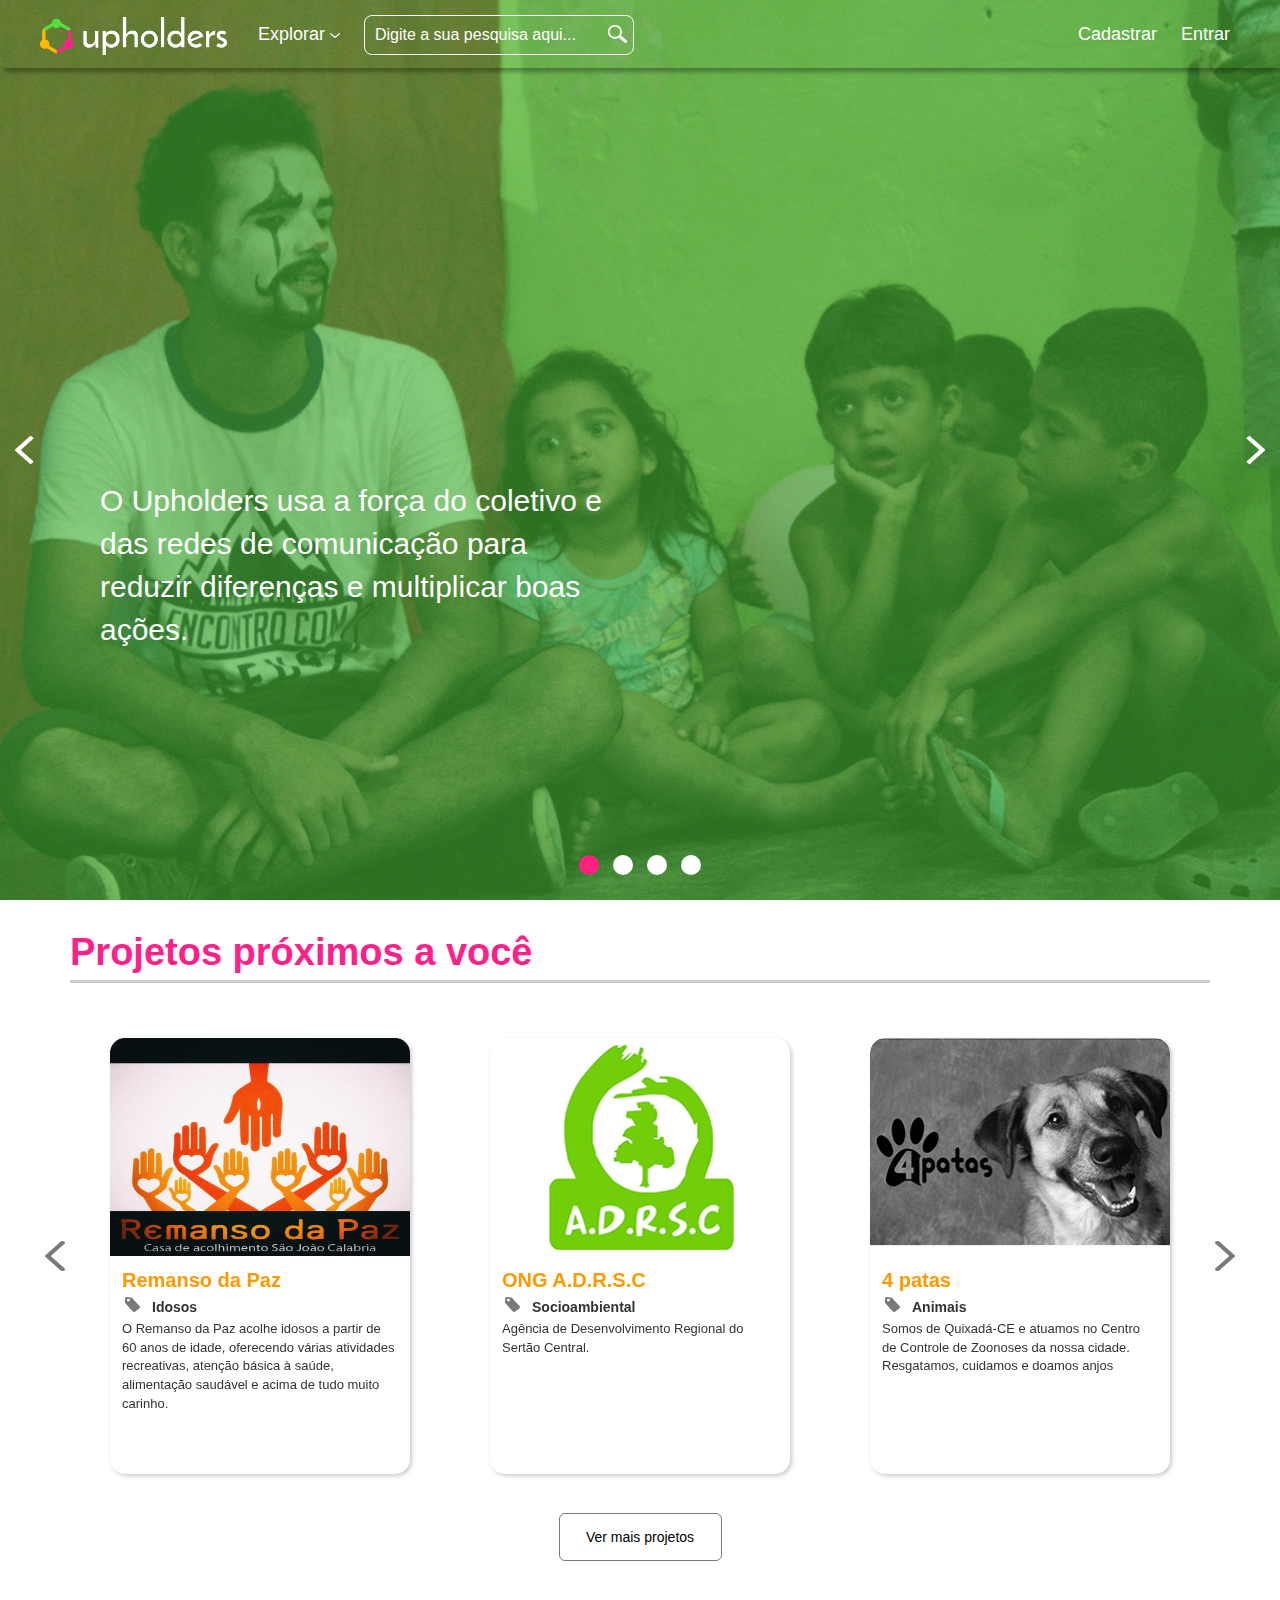
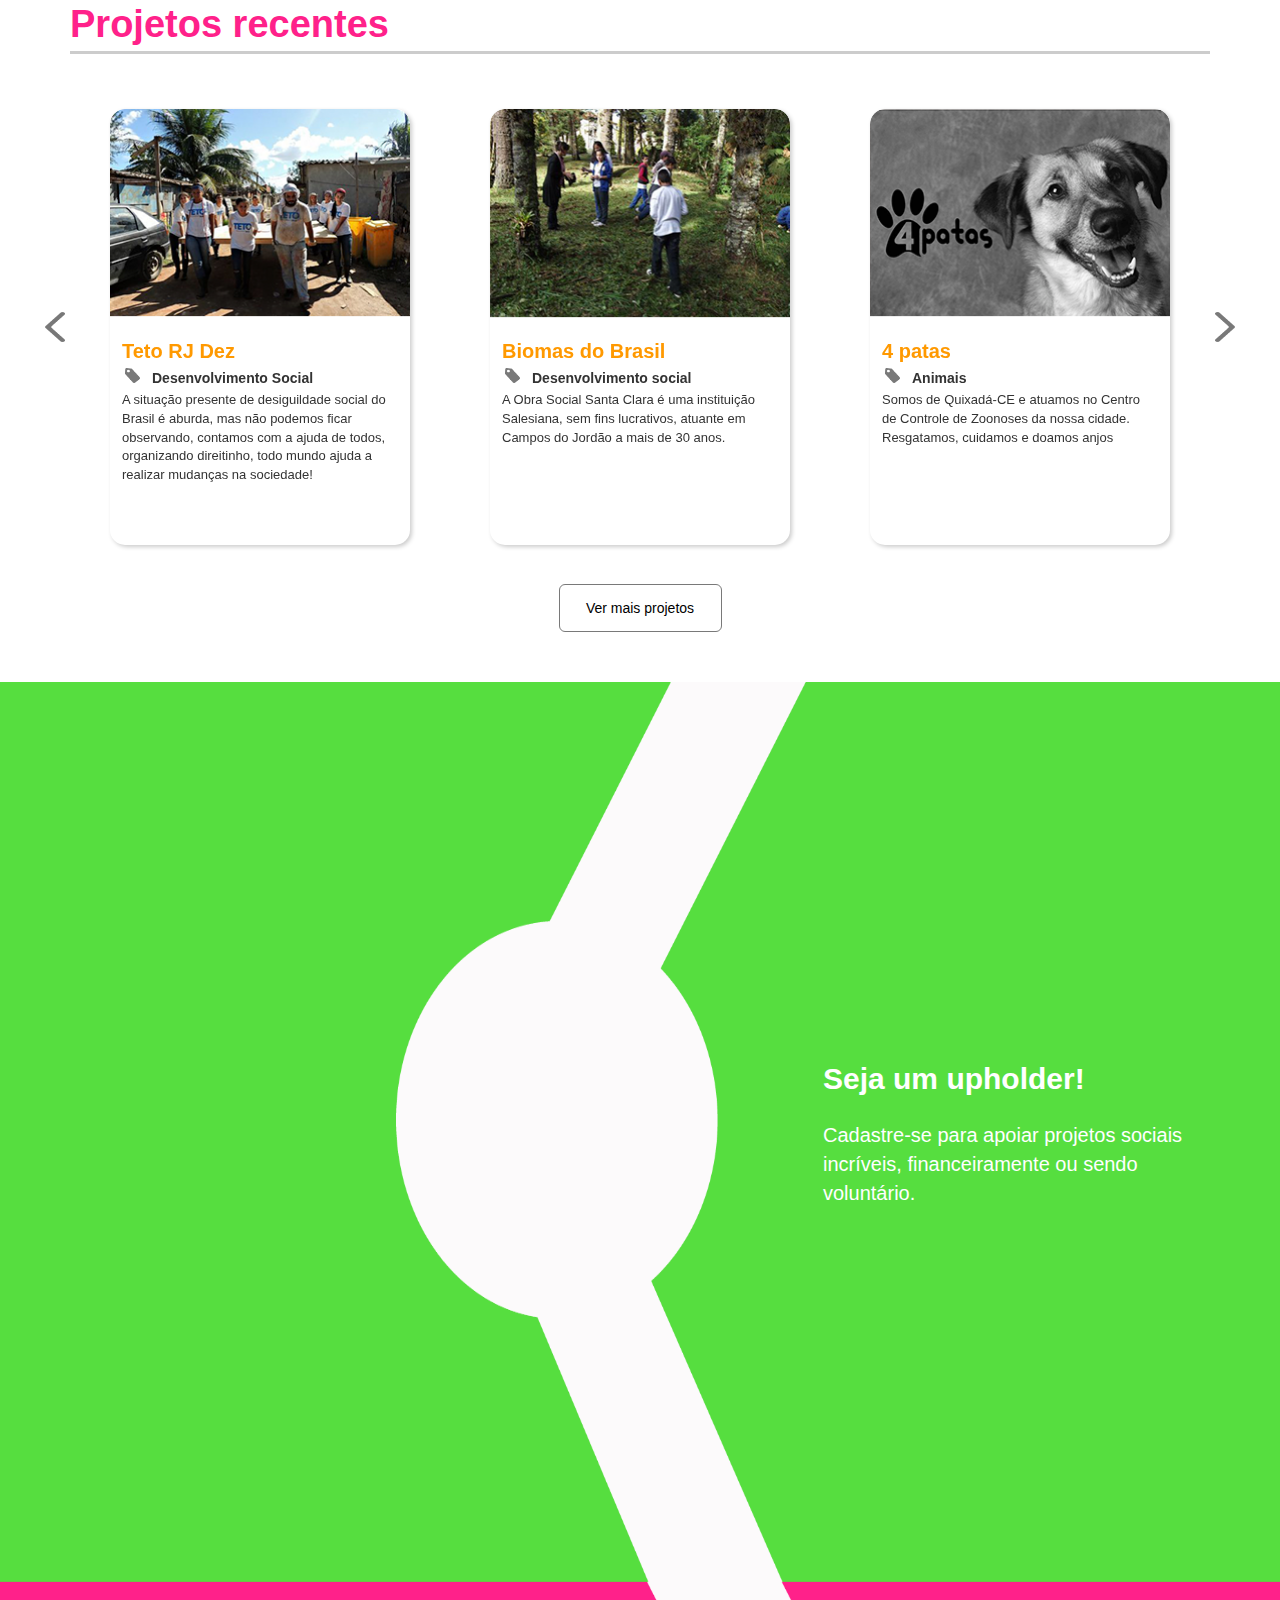
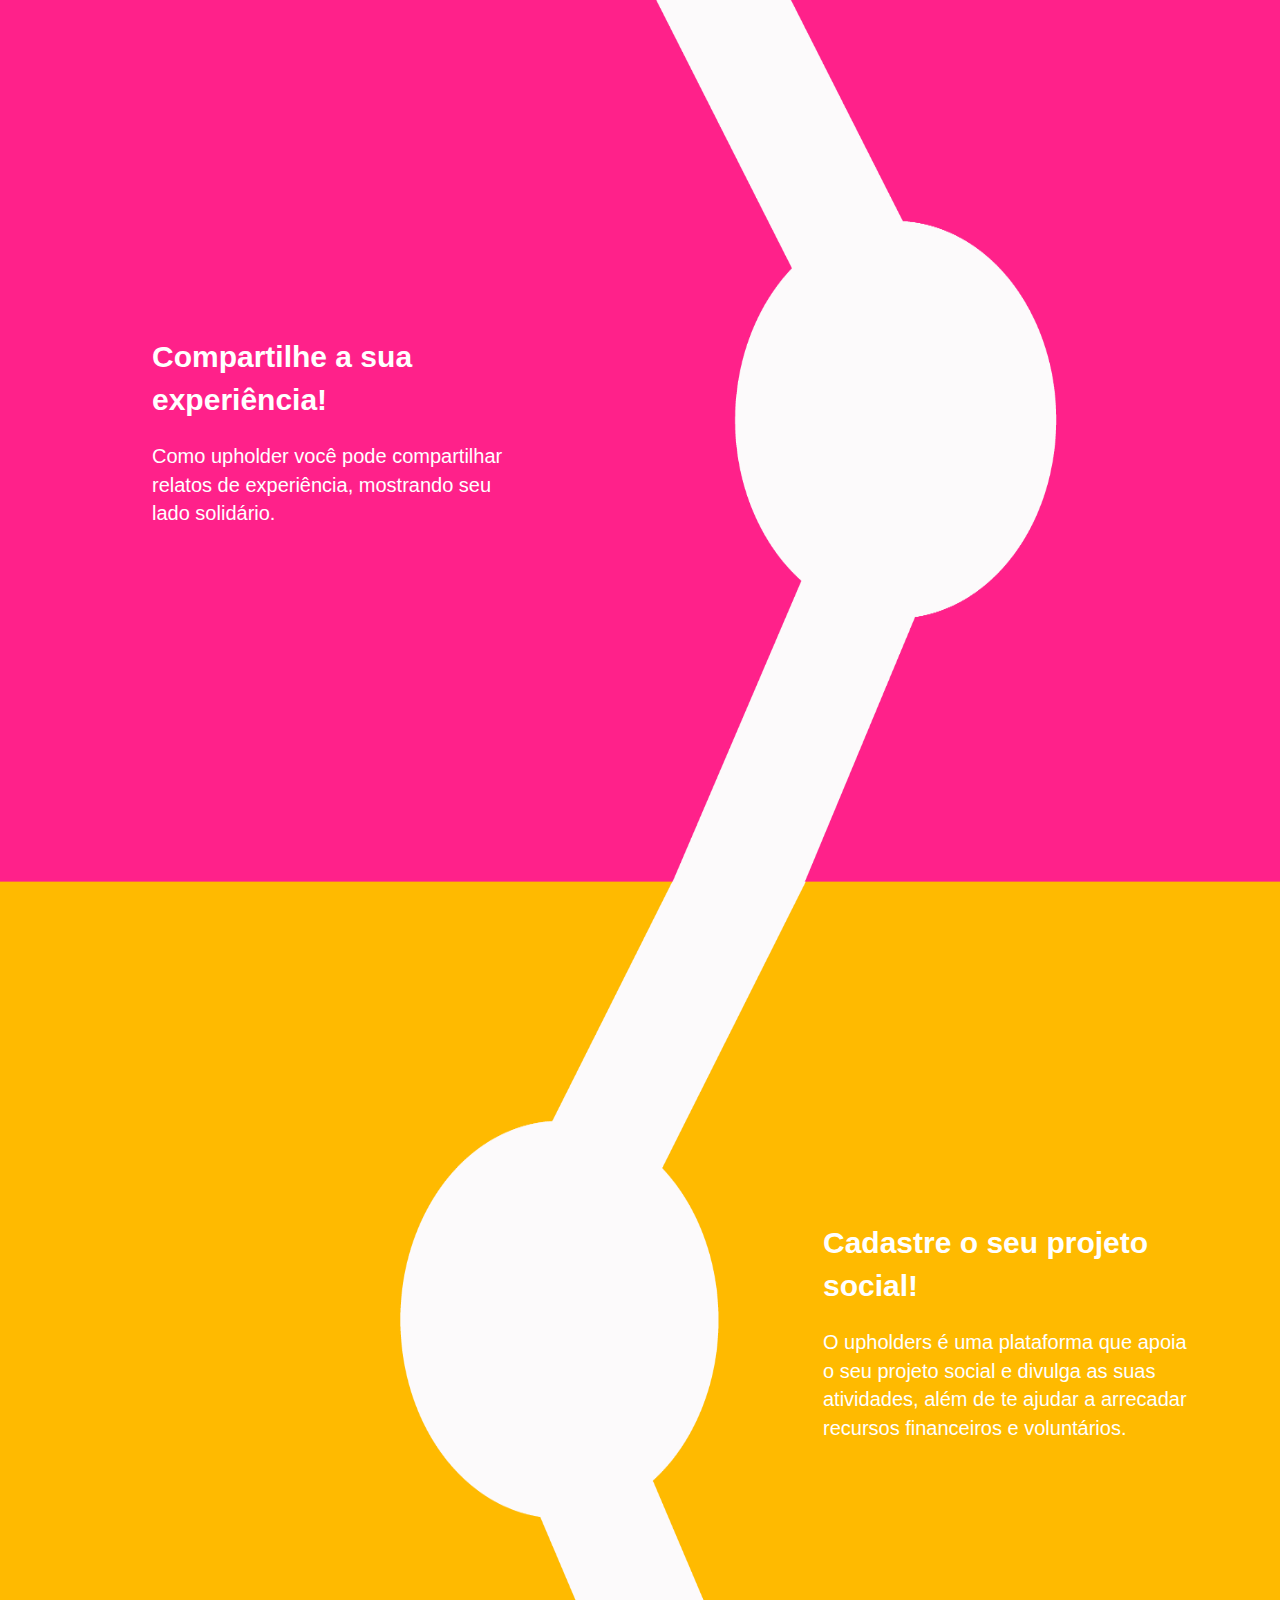
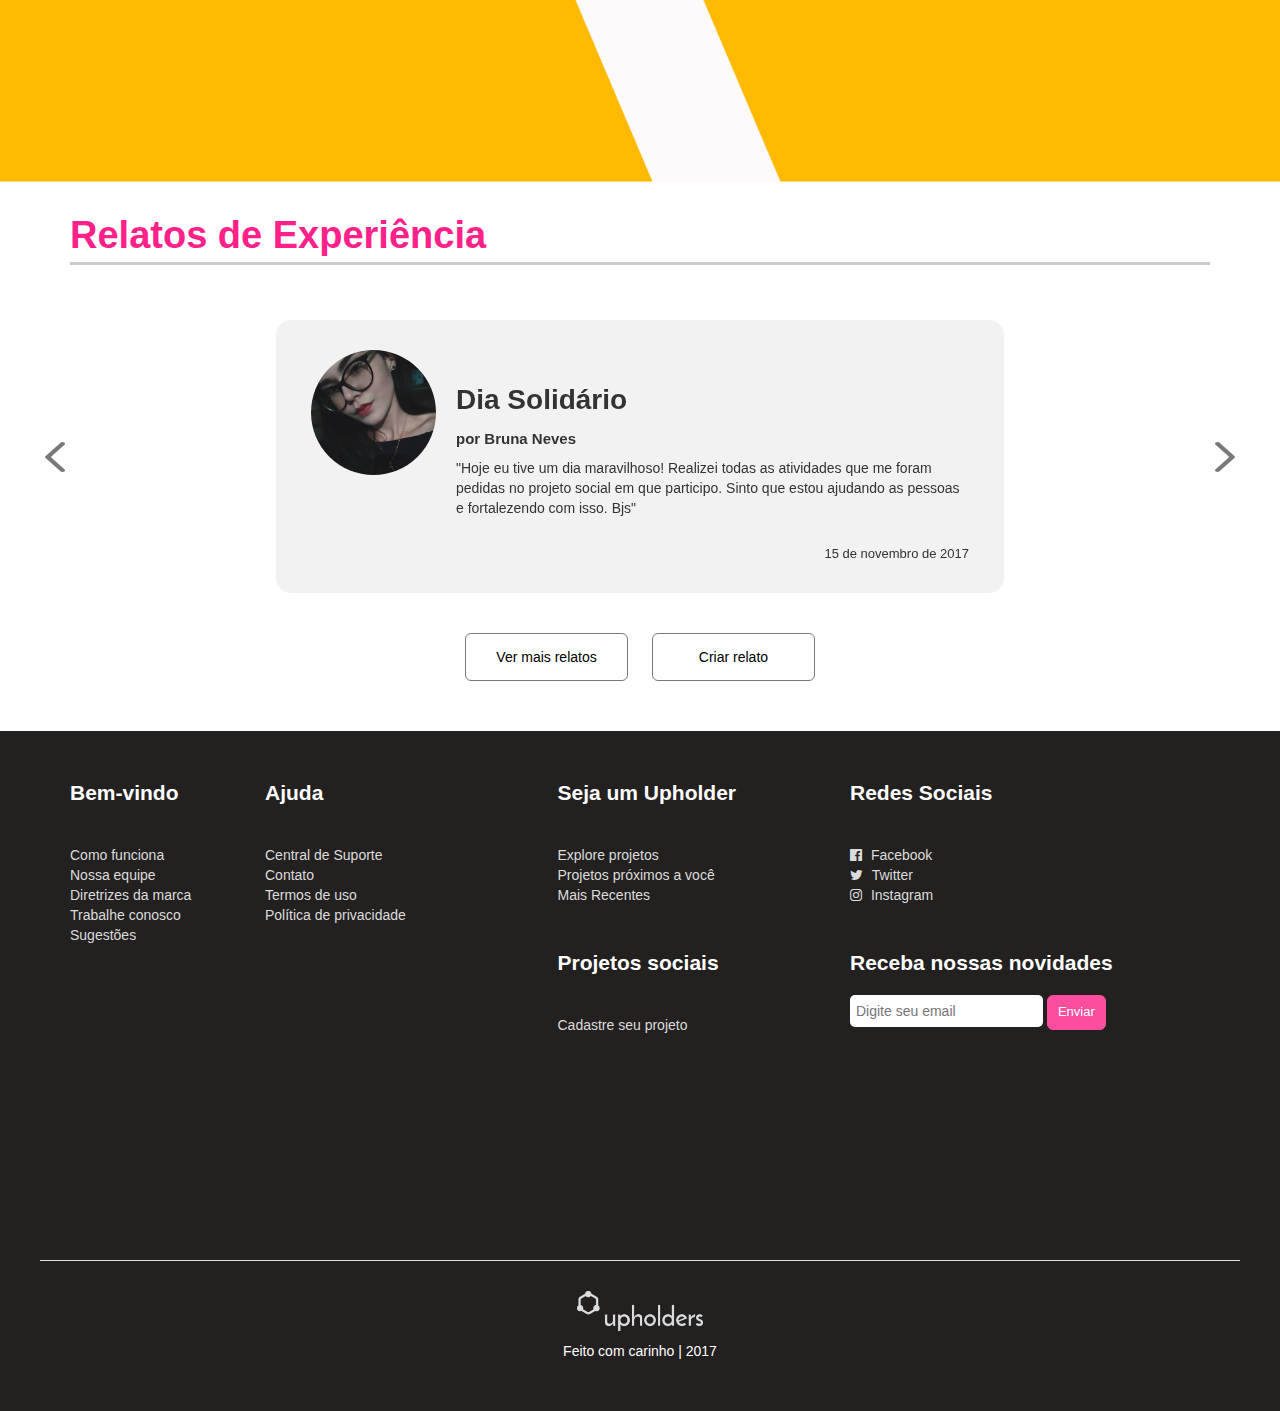
==== commit 7d0bc2b5: "up" ====
--- a/index.html
+++ b/index.html
@@ -123,7 +123,7 @@
                 <p>O Remanso da Paz acolhe idosos a partir de 60 anos de idade, oferecendo várias atividades recreativas, atenção básica à saúde, alimentação saudável e acima de tudo muito carinho.</p>
             </div>
 
-            <div class="card-projeto-overlay">
+            <div class="card-projeto-overlay" onclick="location.href = 'projeto-social/projeto-social.html'">
                 <div class="card-projeto-overlay-info">
                     <h3>Funções para apoiar:</h3>
                     <ul>
@@ -388,7 +388,7 @@
           </div>
         </div>
       </div>
-      <div class="button">
+      <div class="buttons">
         <button class="botao-ver">Ver mais relatos</button>
         <button class="botao-ver">Criar relato</button>
       </div>
--- a/css/upholders.css
+++ b/css/upholders.css
@@ -56,6 +56,14 @@
     cursor: pointer;
 }
 
+@keyframes animation{
+    from{
+        opacity: 0;
+    }to{
+        opacity: 0.90;
+    }
+}
+
 .card-projeto .card-projeto-img{
     height: 218px;
     width: 100%;
@@ -148,6 +156,8 @@
     width: 100%;
     border-radius: 15px;
     background-color: #FF9900;
+    animation-name: animation;
+    animation-duration: 0.8s;
     opacity: 0.90;
     z-index: 2;
 }
@@ -158,6 +168,8 @@
     bottom: 0;
     height: 50%;
     width: 100%;
+    animation-name: animation;
+    animation-duration: 0.8s;
     border-radius: 0 0 15px 15px;
     background-color: #FFF;
     z-index: 1;
@@ -196,8 +208,8 @@
     display: block;
     overflow: auto;
     max-width: 100%;
-    min-height: 306px;
-    width: 784px;
+    min-height: 273px;
+    width: 728px;
     margin: auto;
     border-radius: 15px;
     padding: 30px 35px;
@@ -225,7 +237,7 @@
     padding-left: 20px;
     box-sizing: border-box;
     float: right;
-    width: calc(784px - 125px - 70px);
+    width: calc(728px - 125px - 70px);
     height: 100%;
 }
 
--- a/index.css
+++ b/index.css
@@ -106,10 +106,15 @@
   display: block;
 }
 
-section{
-  padding: 40px 0;
-}
+/* section{
+  padding: 10px 0;
+} */
 
 .button{
   text-align: center;
 }
+
+.buttons{
+  text-align: center;
+  padding-bottom: 40px;
+}
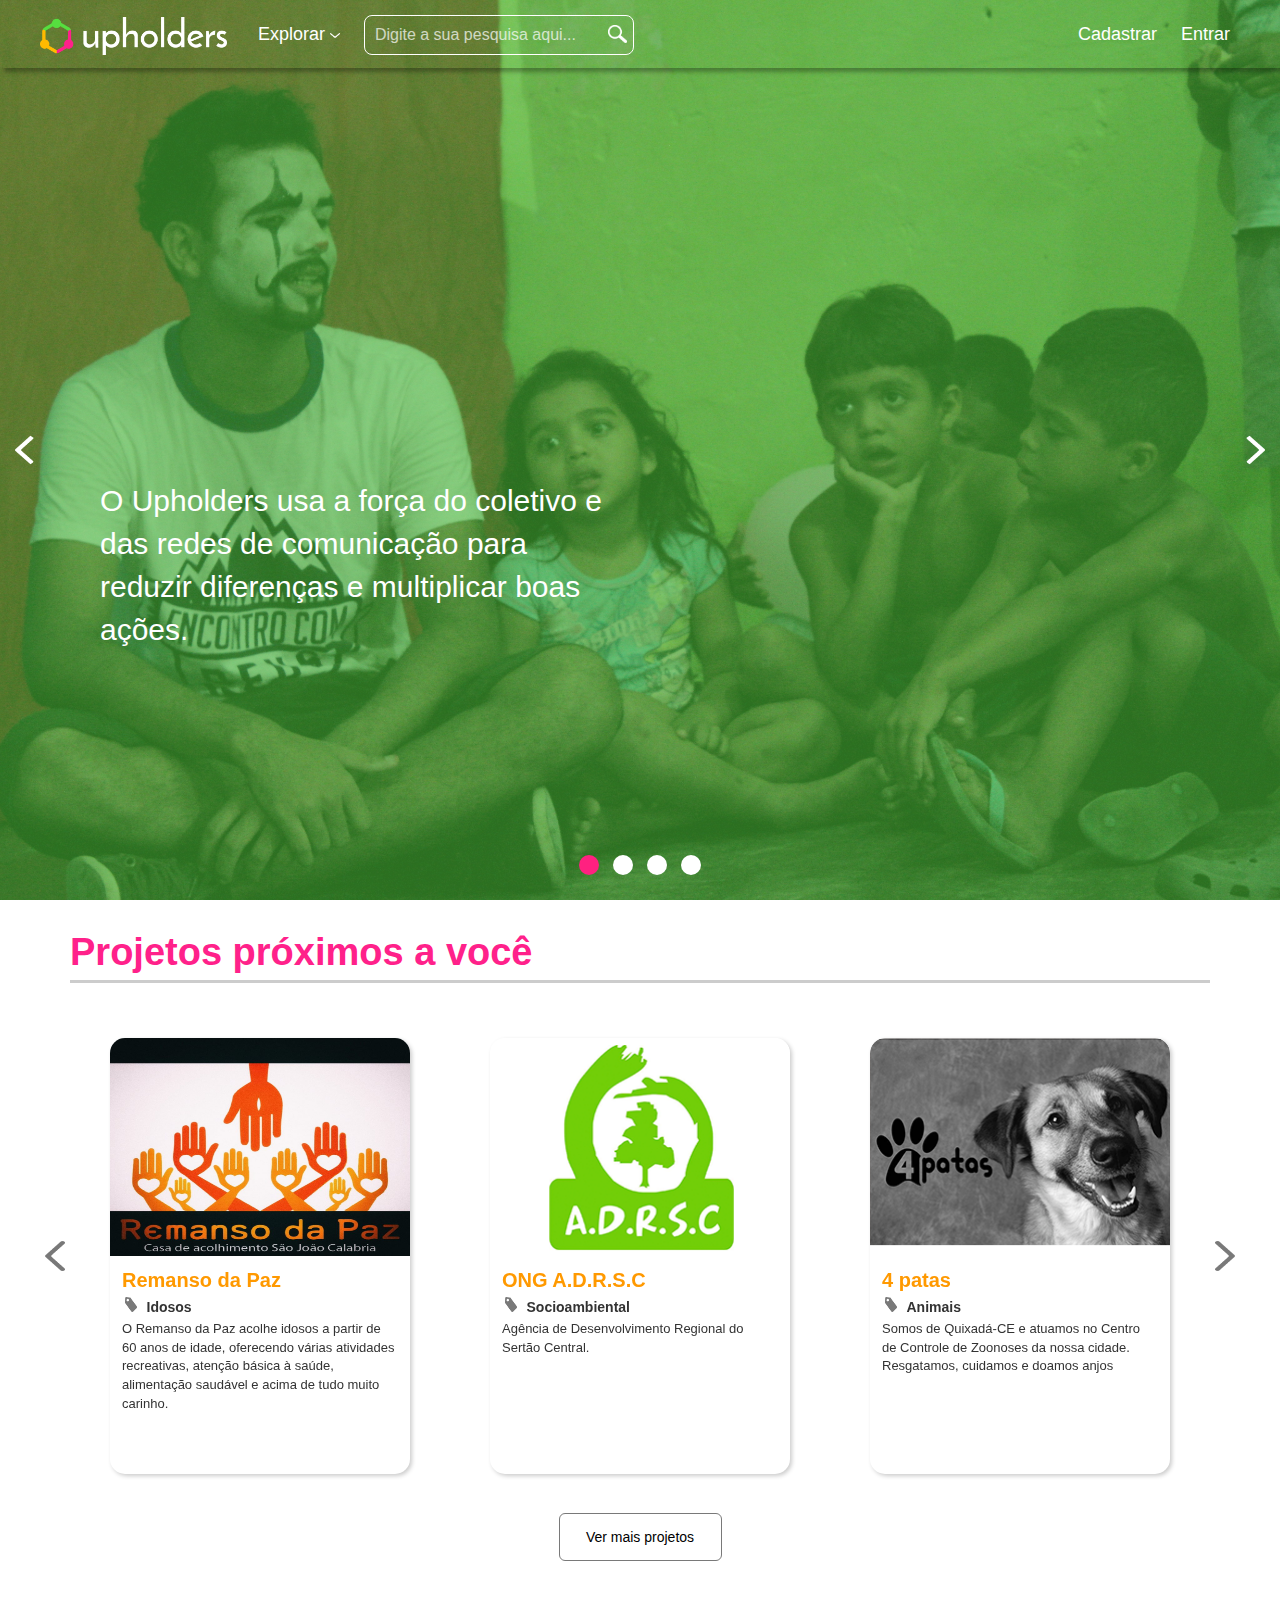
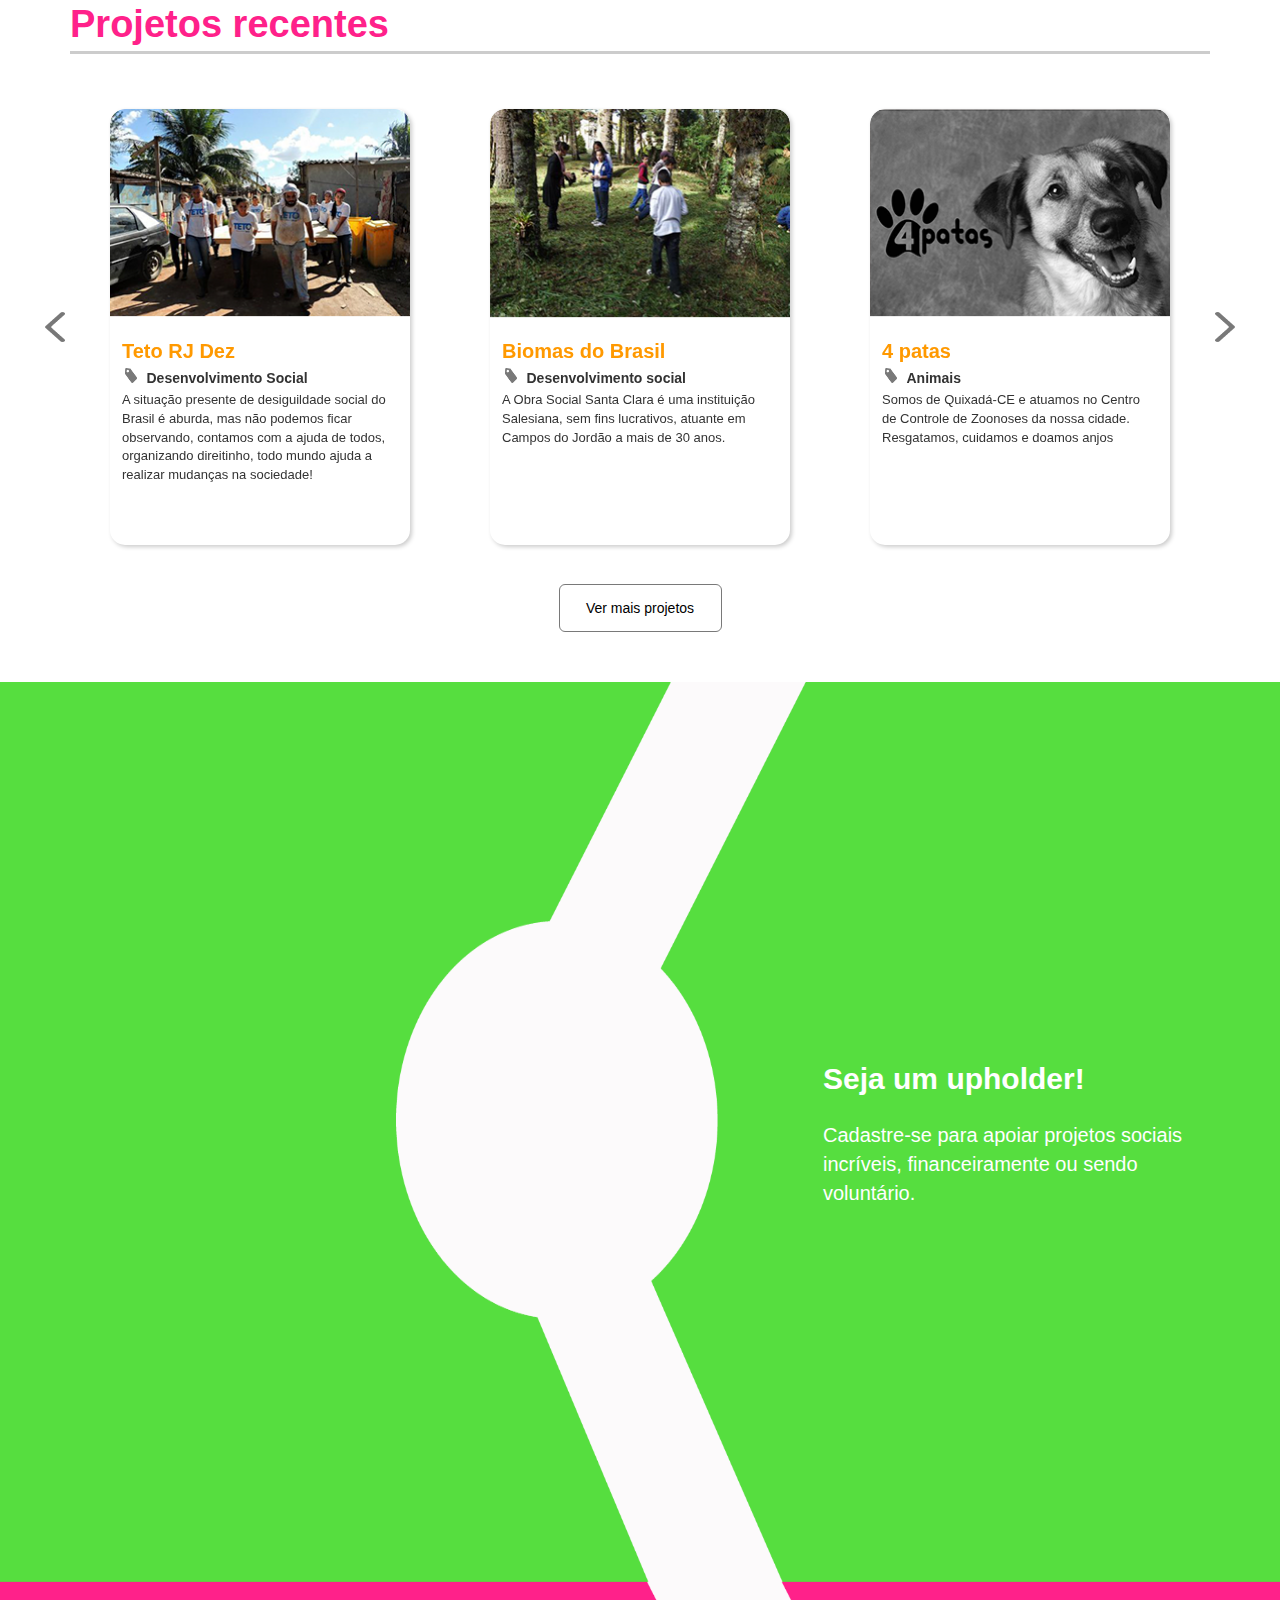
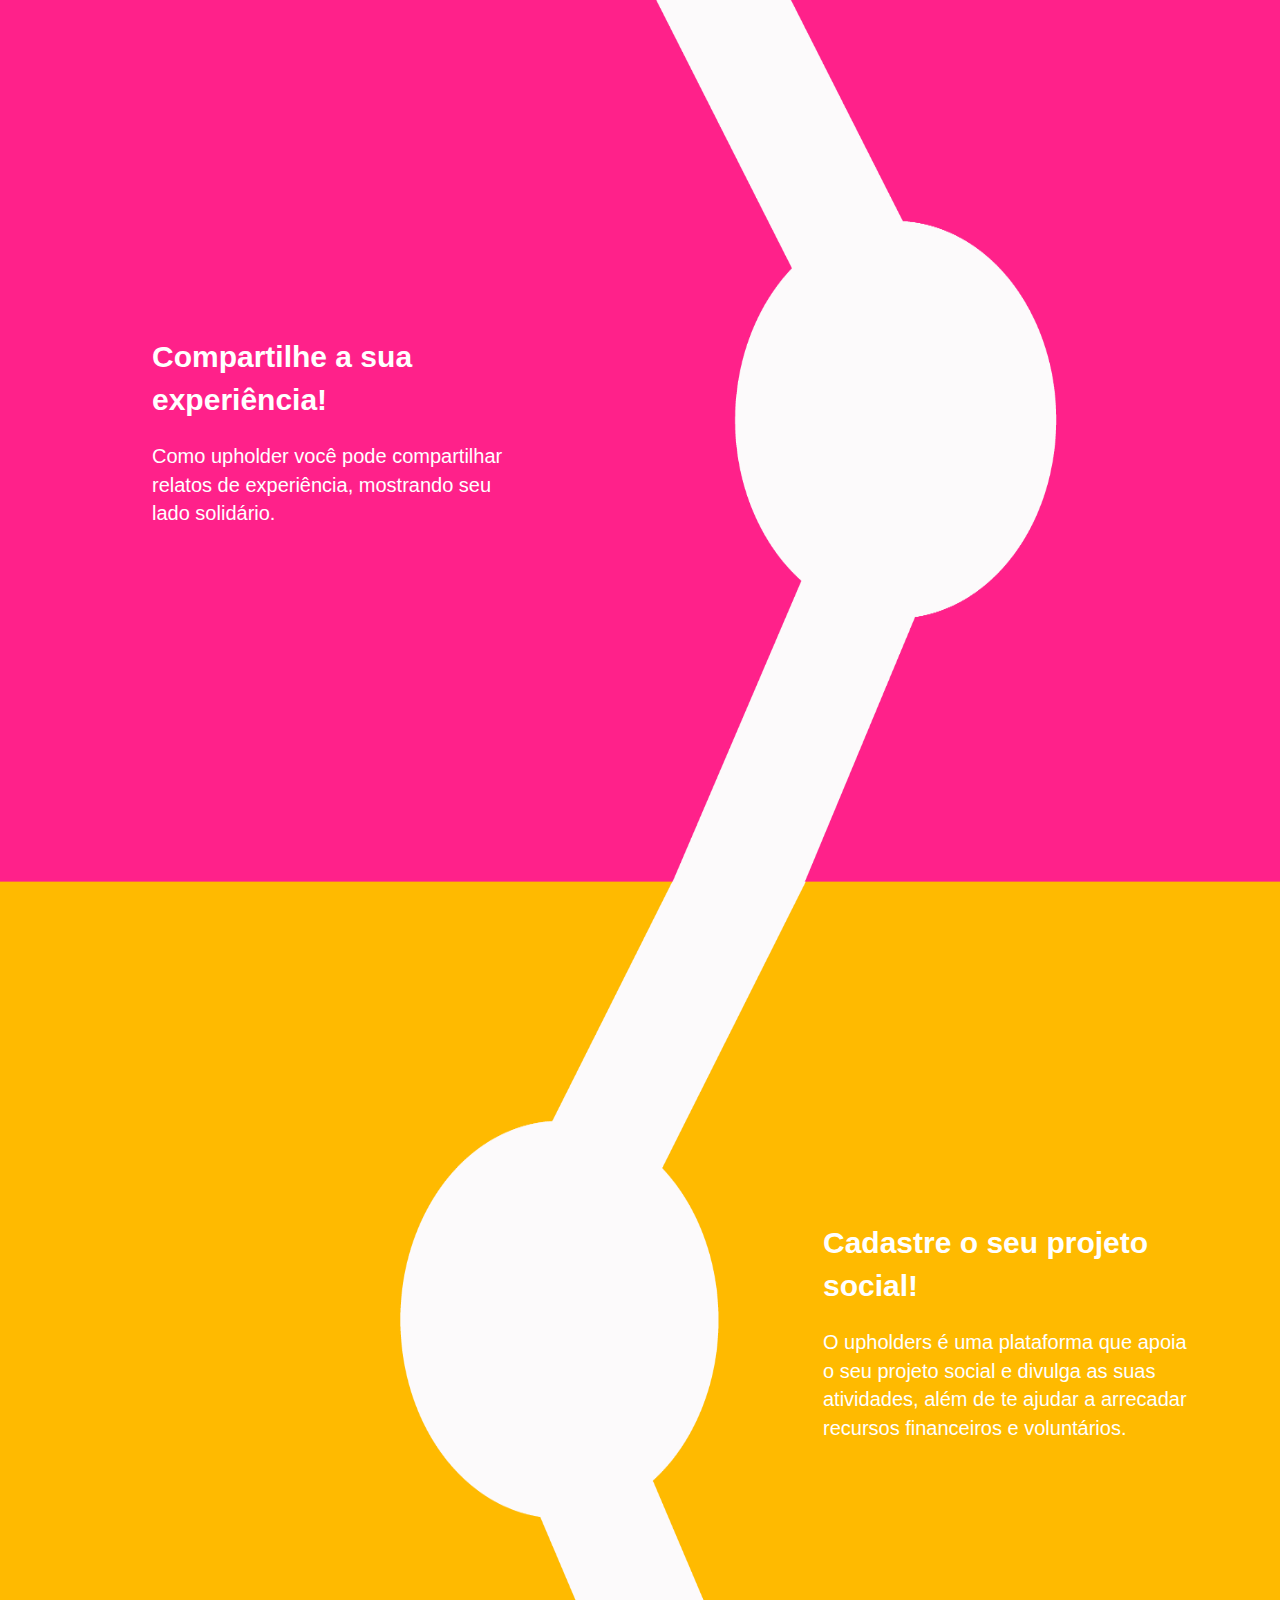
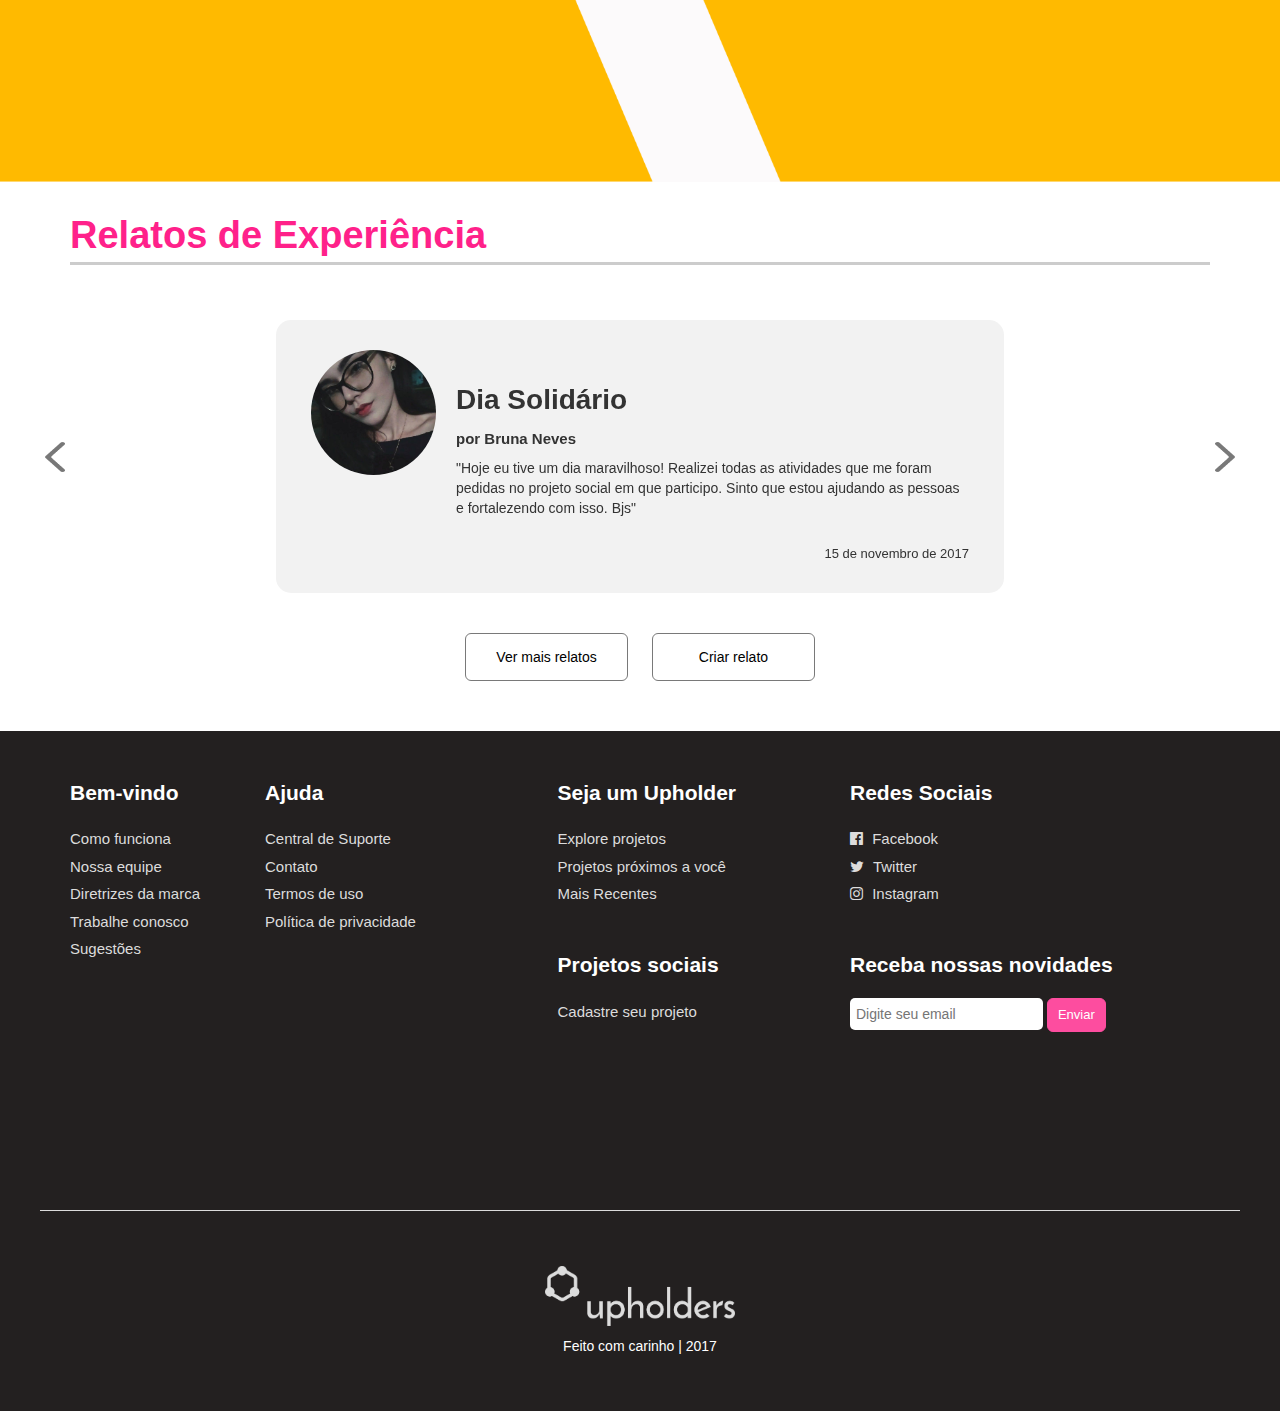
==== commit e660690c: "up" ====
--- a/index.html
+++ b/index.html
@@ -9,7 +9,8 @@
     <link rel="stylesheet" href="css/slick-theme.css">
     <link rel="stylesheet" href="css/animate.css">
     <link rel="stylesheet" href="css/grid_system.css">
-    <link rel="stylesheet" href="font-awesome-4.7.0/css/font-awesome.min.css">
+    <link rel="stylesheet" href="font-awesome-4.7.0/css/font-awesome.min.css">  
+    <link rel="shortcut icon" href="img/icone.png">
     <link rel="stylesheet" href="index.css">
     <title>Upholders</title>
 </head>
--- a/css/upholders.css
+++ b/css/upholders.css
@@ -126,9 +126,9 @@
     display: inline-block;
     background-image: url("../img/pin_branco.png");
     height: 15px;
-    width: 10px;
+    width: 12px;
     margin-left: 2.5px;
-    margin-right: 12.5px;
+    margin-right: 10px;
     background-size: 100% 100%;
 }
 
@@ -196,9 +196,9 @@
     display: inline-block;
     background-image: url("../img/tag.png");
     height: 15px;
-    width: 15px;
+    width: 12px;
     margin-left: 2.5px;
-    margin-right: 12.5px;
+    margin-right: 10px;
     background-size: 100% 100%;
 }
 
@@ -376,7 +376,7 @@
 
   footer .container-fluid{
     border-bottom: 1px solid #dcdcdc;
-    min-height: 500px;
+    min-height: 450px;
     padding-bottom: 30px;
     margin: 0 40px;
   }
@@ -387,13 +387,18 @@
 
   footer .container-fluid ul{
     list-style-type: none;
-    padding: 20px 0 25px;
+    padding: 0px 0 25px;
+  }
+
+  footer .container-fluid ul li{
+    padding: 3px 0;  
   }
 
   footer .container-fluid ul li a{
-    font-size: 14px;
+    font-size: 15px;
     color: #dcdcdc;
     padding: 3px 0;
+    transition: color 0.8s linear;
   }
 
   footer .container-fluid ul li a:hover{
@@ -407,12 +412,12 @@
 
   footer .logo{
     text-align: center;
-    height: 150px;
+    height: 200px;
   }
 
   footer .logo img{
-    margin: 30px 0 10px;
-    height: 40px;
+    margin: 55px 0 10px;
+    height: 60px;
   }
 
   footer .logo .copyright{
@@ -514,19 +519,19 @@
 }
 
 .header .search input::-webkit-input-placeholder{
-  color: #000;
+  color: rgba(0, 0, 0, .6);
 }
 
 .header .search input::-moz-placeholder {
-  color: #000;
+  color: rgba(0, 0, 0, .6);
 }
 
 .header .search input:-ms-input-placeholder{
-  color: #000;
+  color: rgba(0, 0, 0, .6);
 }
 
 .header .search input:-moz-placeholder{
-  color: #000;
+  color: rgba(0, 0, 0, .6);
 }
 
 .header .links{
@@ -542,6 +547,7 @@
     padding: 7px 10px;
     color: #000;
     cursor: pointer;
+    transition: background-color 0.8s linear;
 }
 
 .header .links a:hover{
--- a/index.css
+++ b/index.css
@@ -32,18 +32,22 @@
 
 .header .search input::-webkit-input-placeholder{
   color: #fff;
+  opacity: 0.7;
 }
 
 .header .search input::-moz-placeholder {
   color: #fff;
+  opacity: 0.7;
 }
 
 .header .search input:-ms-input-placeholder{
   color: #fff;
+  opacity: 0.7;
 }
 
 .header .search input:-moz-placeholder{
   color: #fff;
+  opacity: 0.7;
 }
 
 .header .links a, .explorar a{
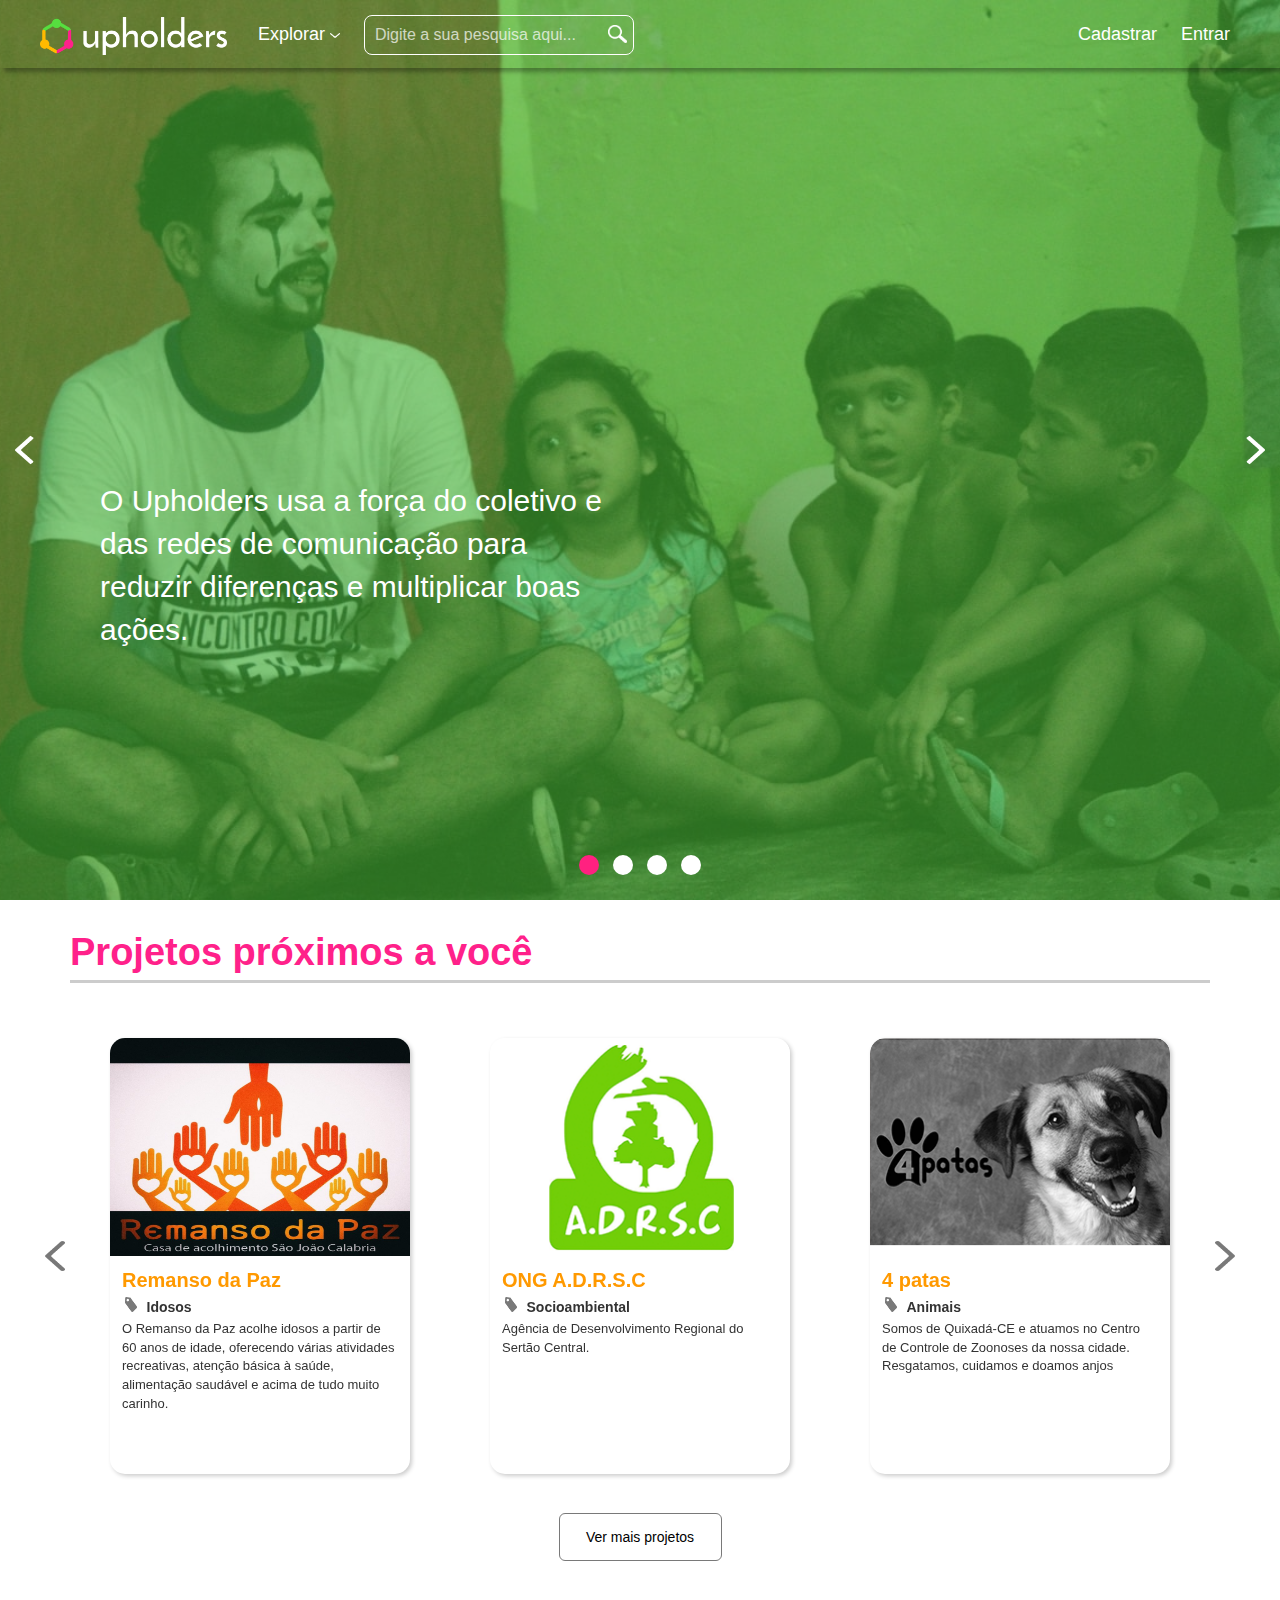
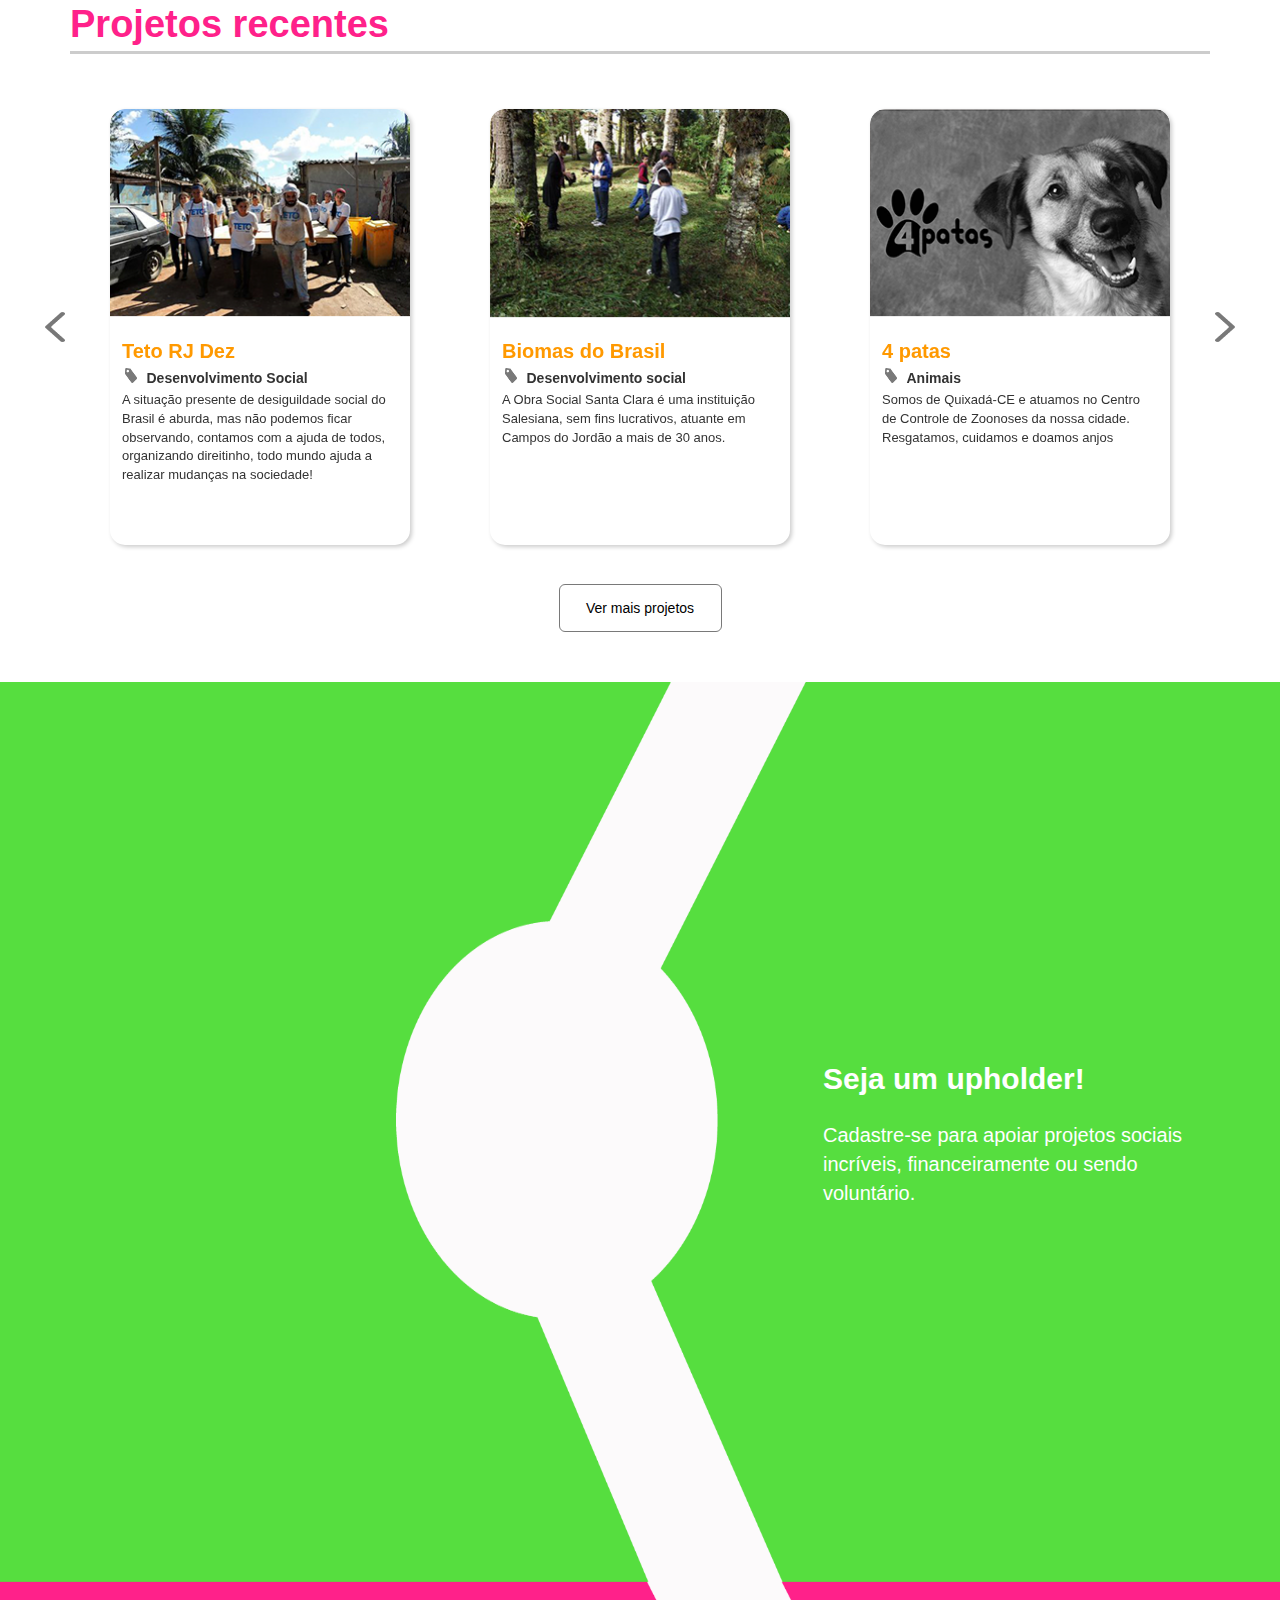
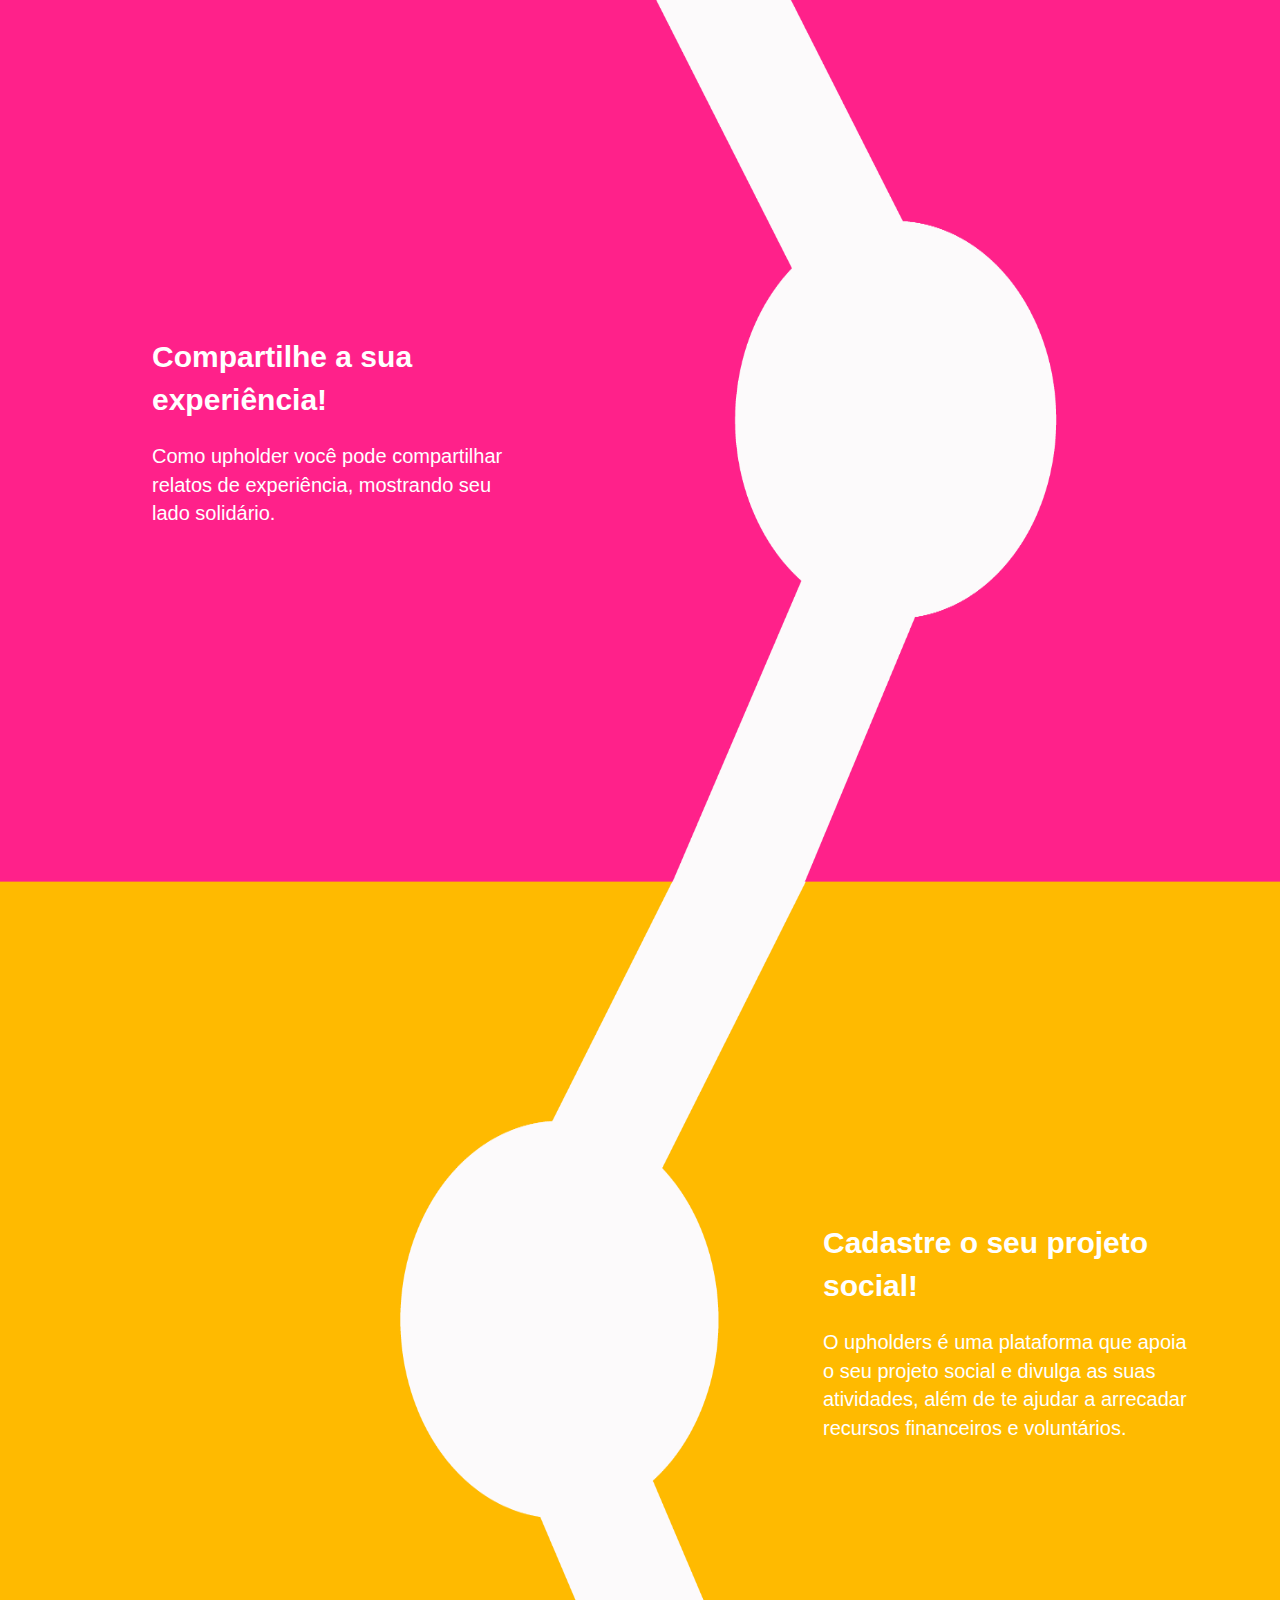
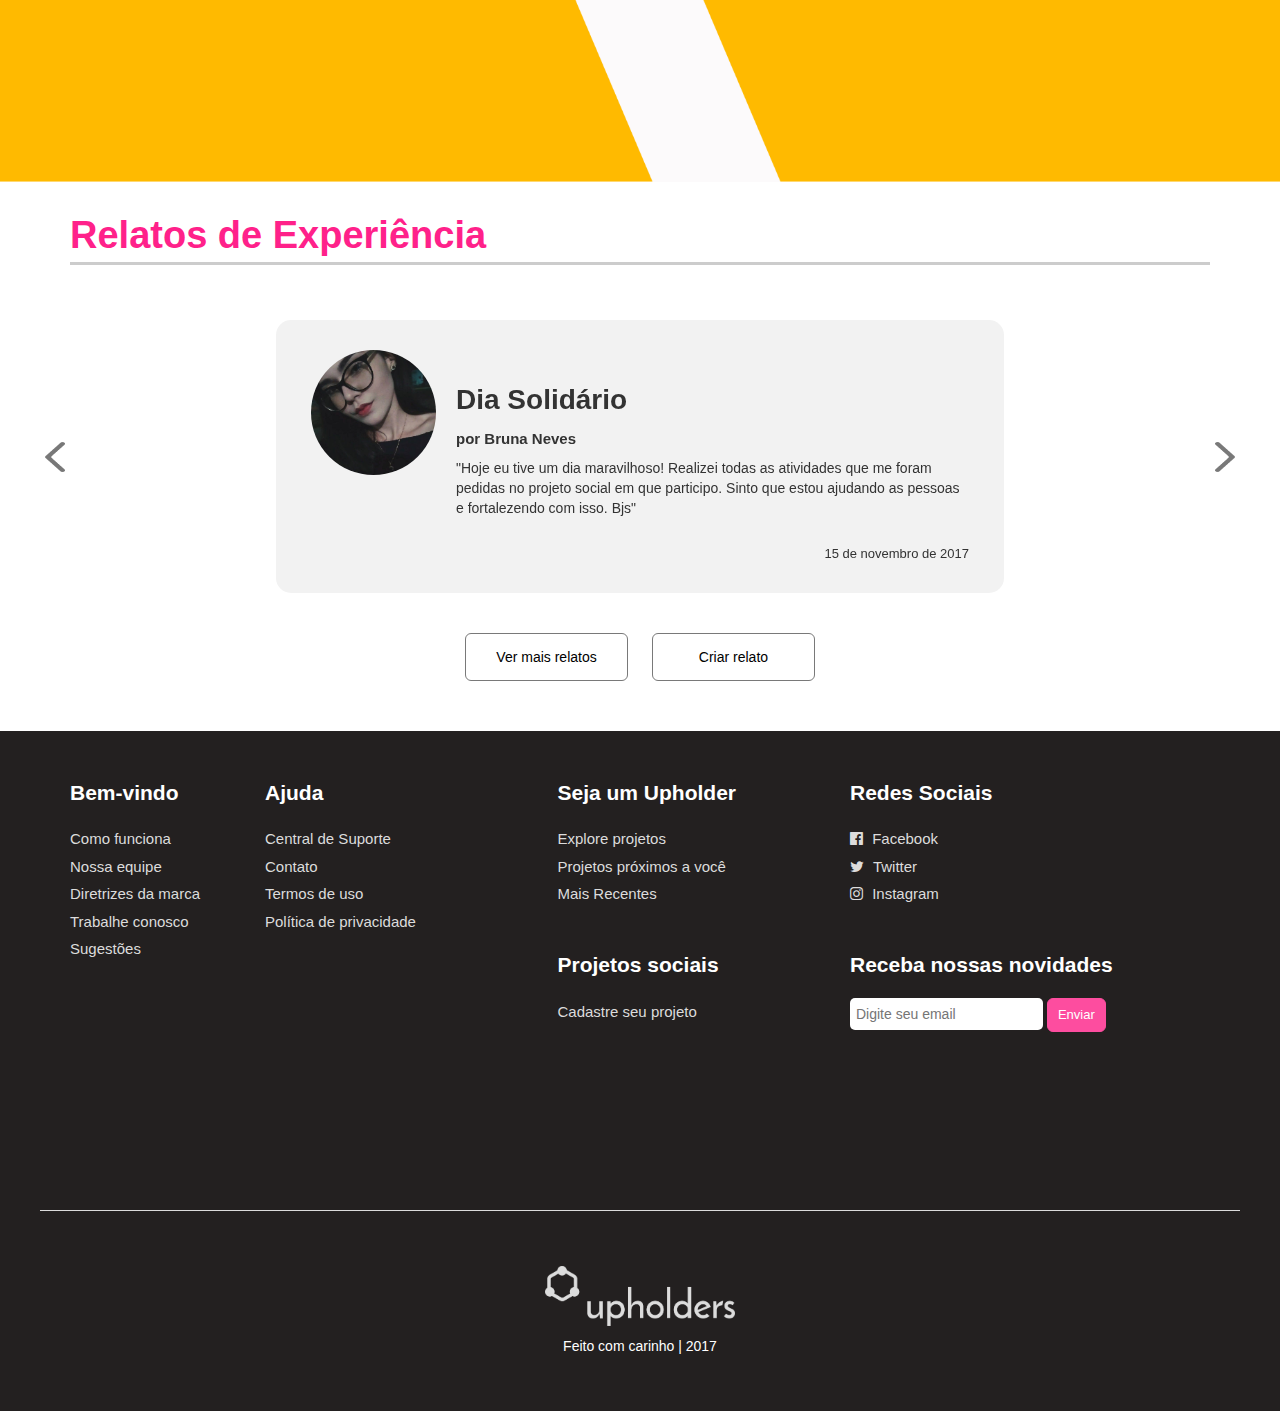
==== commit e8929e9e: "branding" ====
--- a/index.html
+++ b/index.html
@@ -403,7 +403,7 @@
               <ul>
                 <li><a href="#">Como funciona</a></li>
                 <li><a href="#">Nossa equipe</a></li>
-                <li><a href="#">Diretrizes da marca</a></li>
+                <li><a href="branding/index.html">Diretrizes da marca</a></li>
                 <li><a href="#">Trabalhe conosco</a></li>
                 <li><a href="#">Sugestões</a></li>
               </ul>
@@ -485,7 +485,7 @@
 
         $('#explorarClose').click(function(){
           $elem.fadeOut('fast');
-          $img.attr("src", "../img/seta_baixo_explorar_branca.png");
+          $img.attr("src", "img/seta_baixo_explorar_branca.png");
         });
       });
     </script>
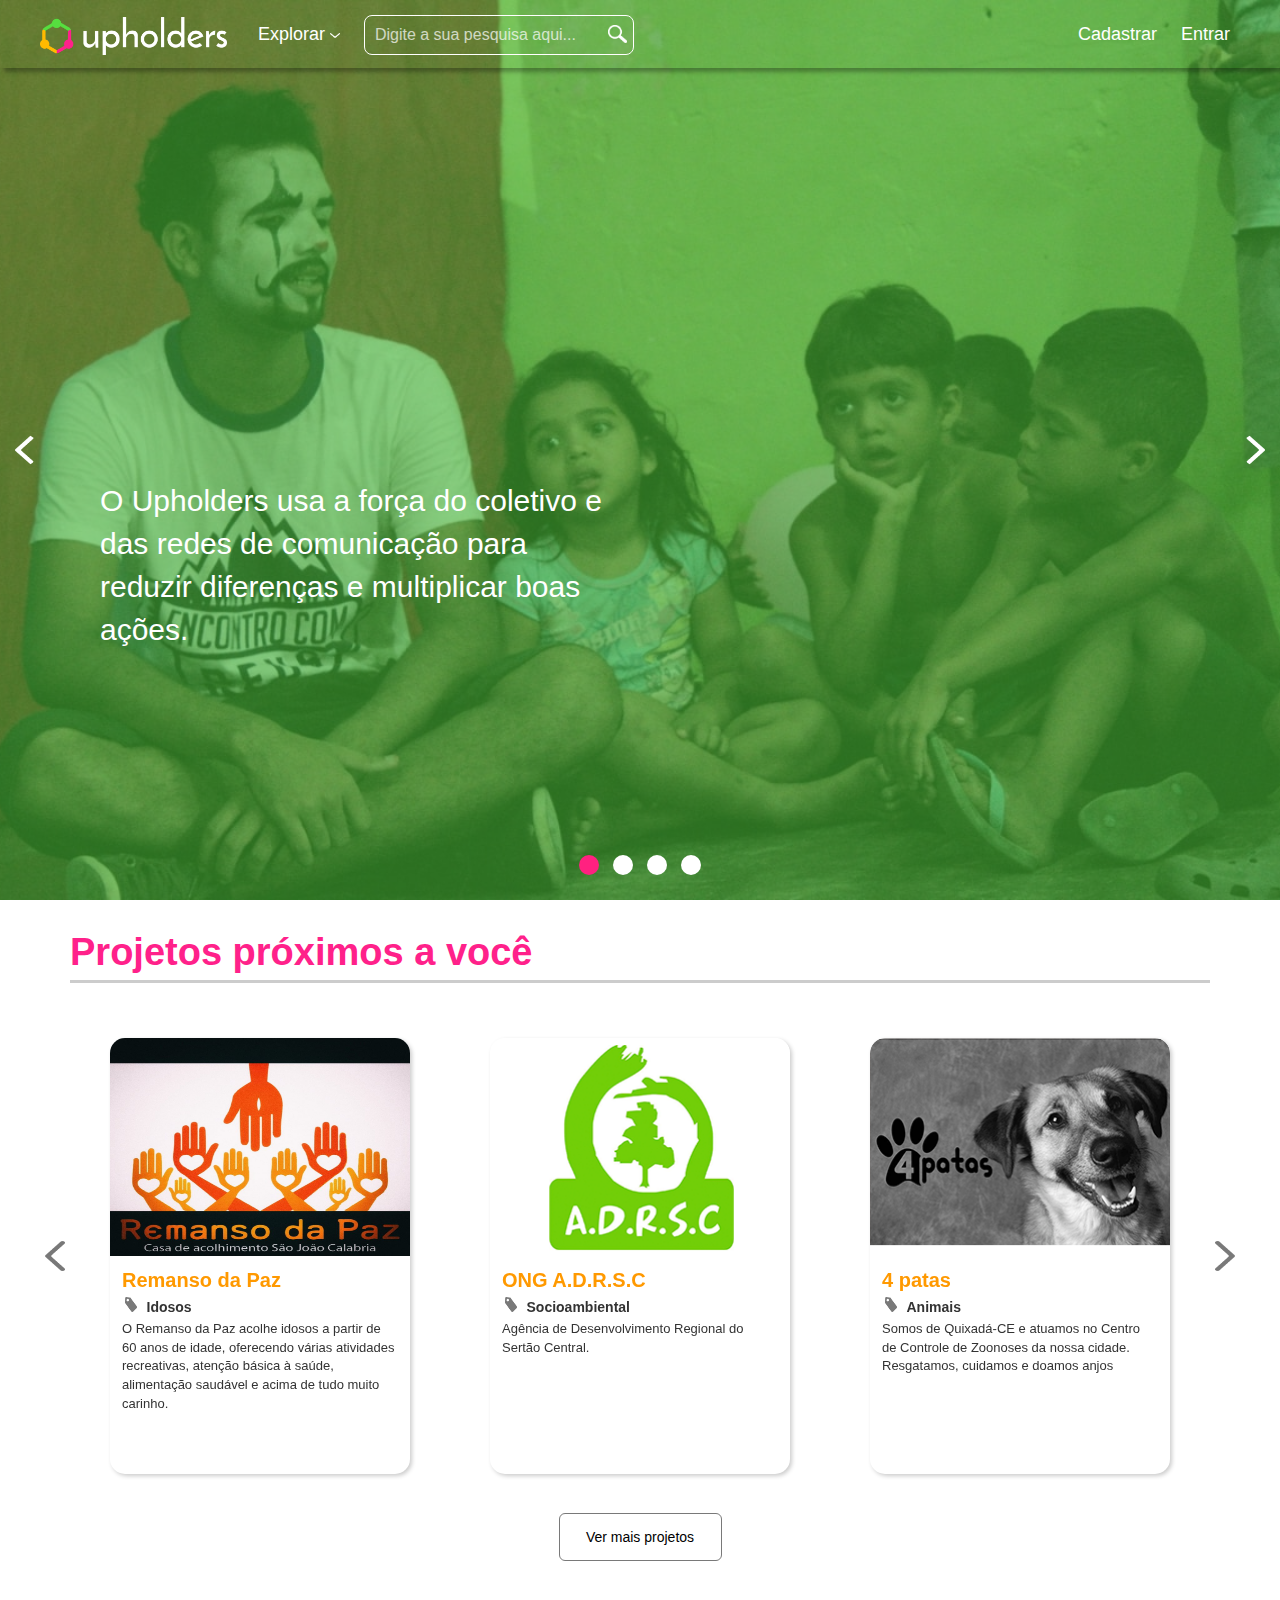
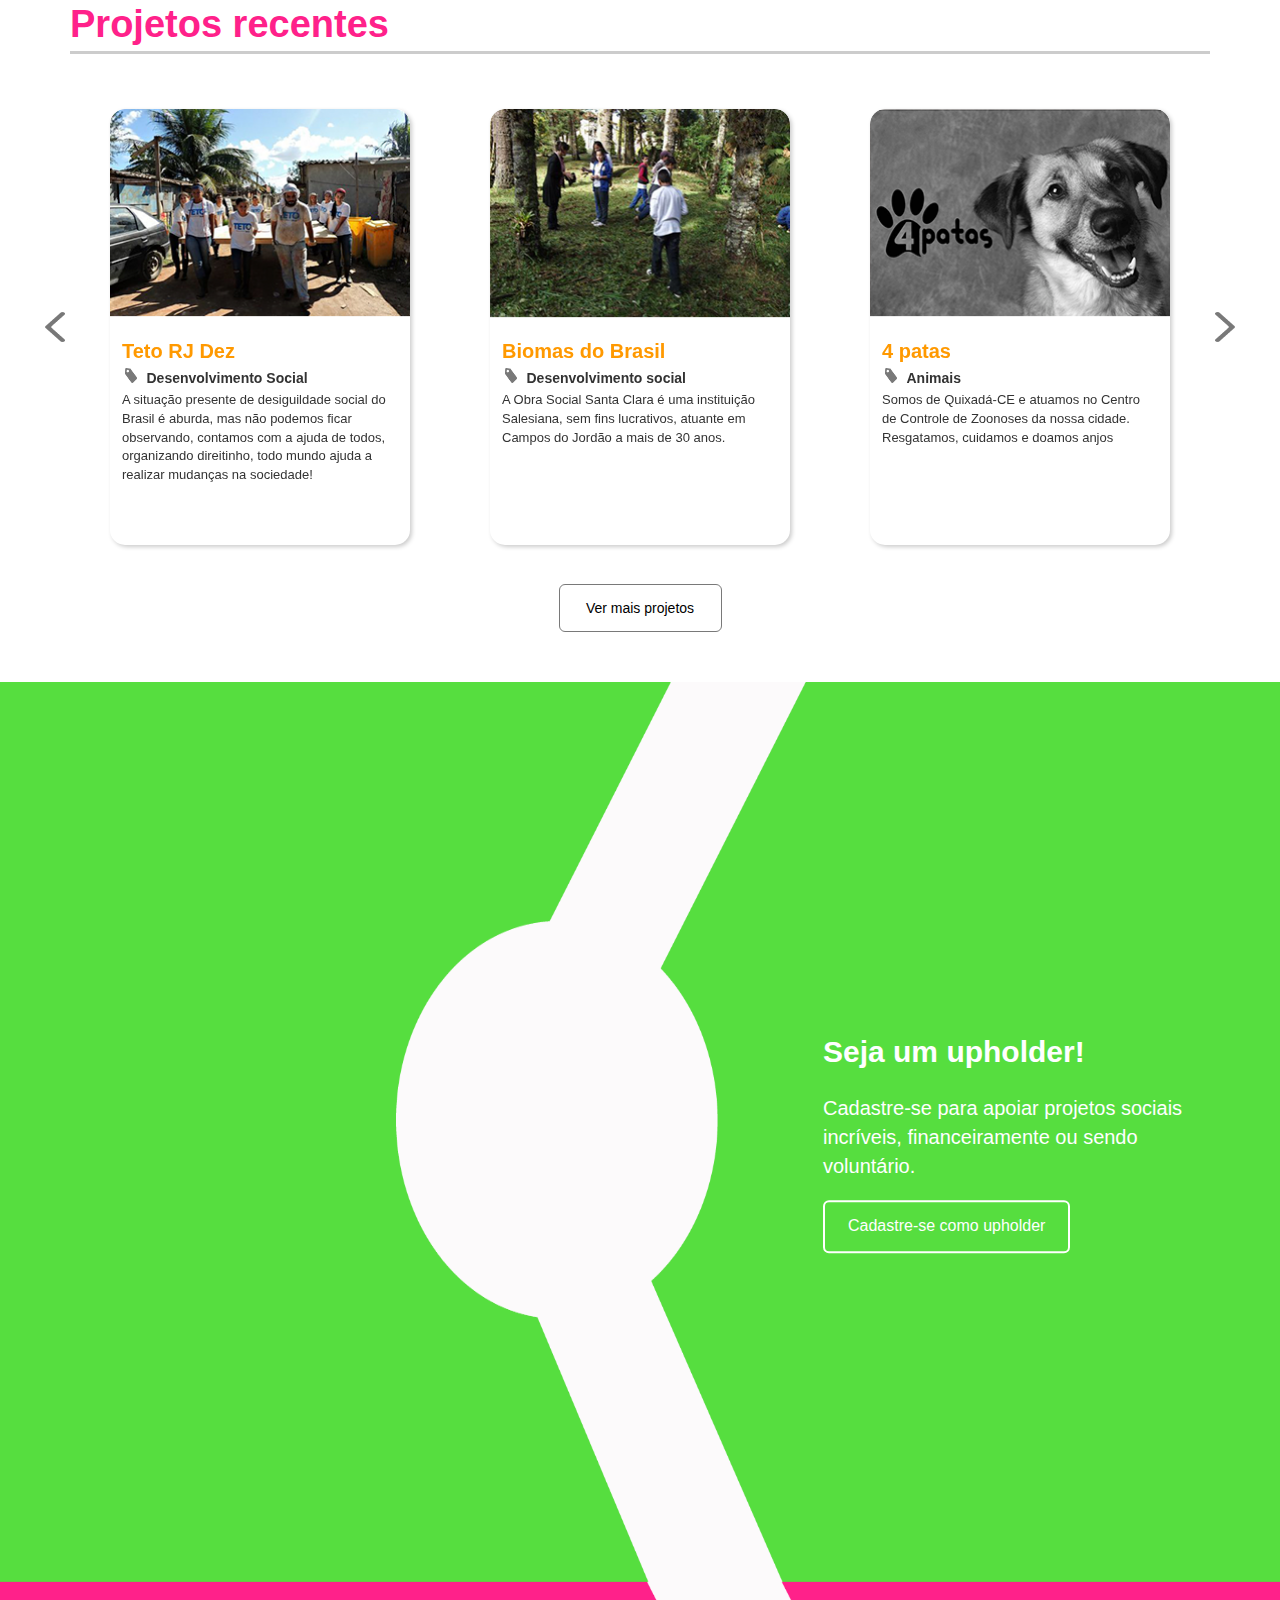
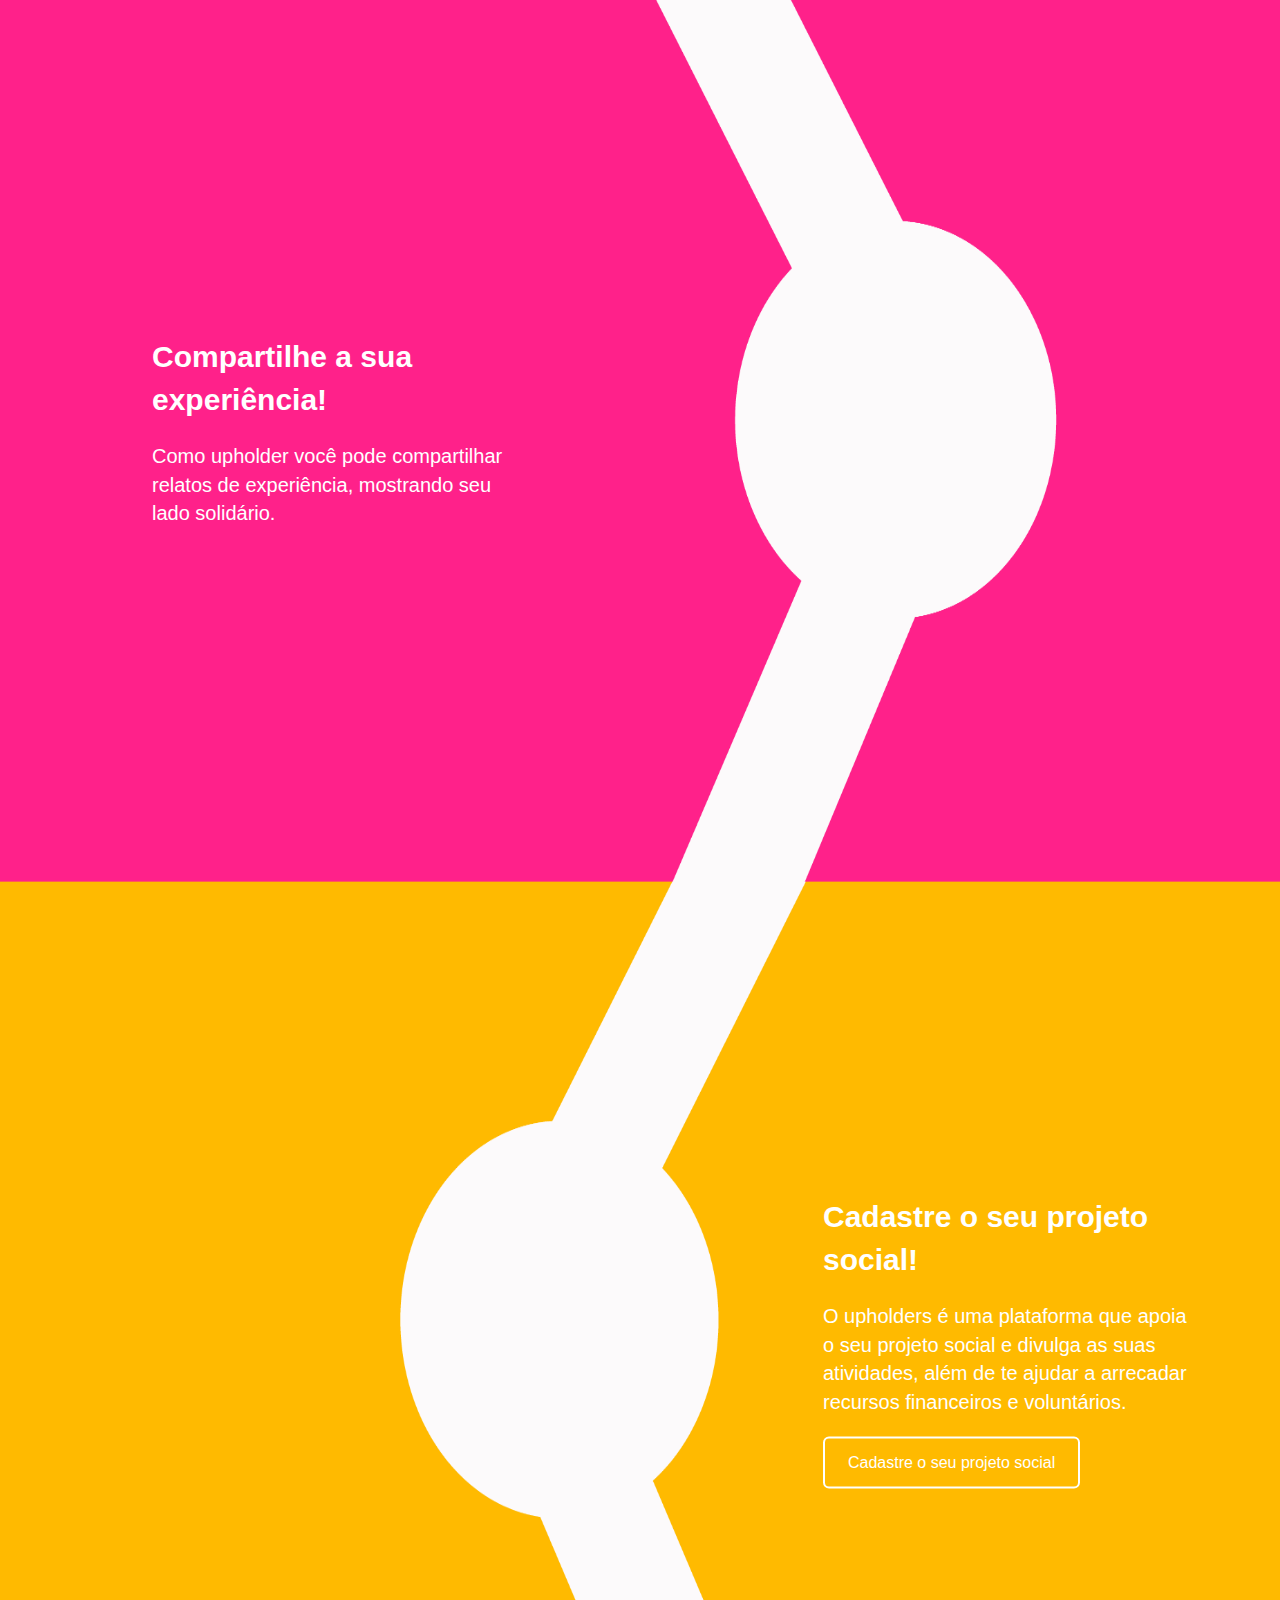
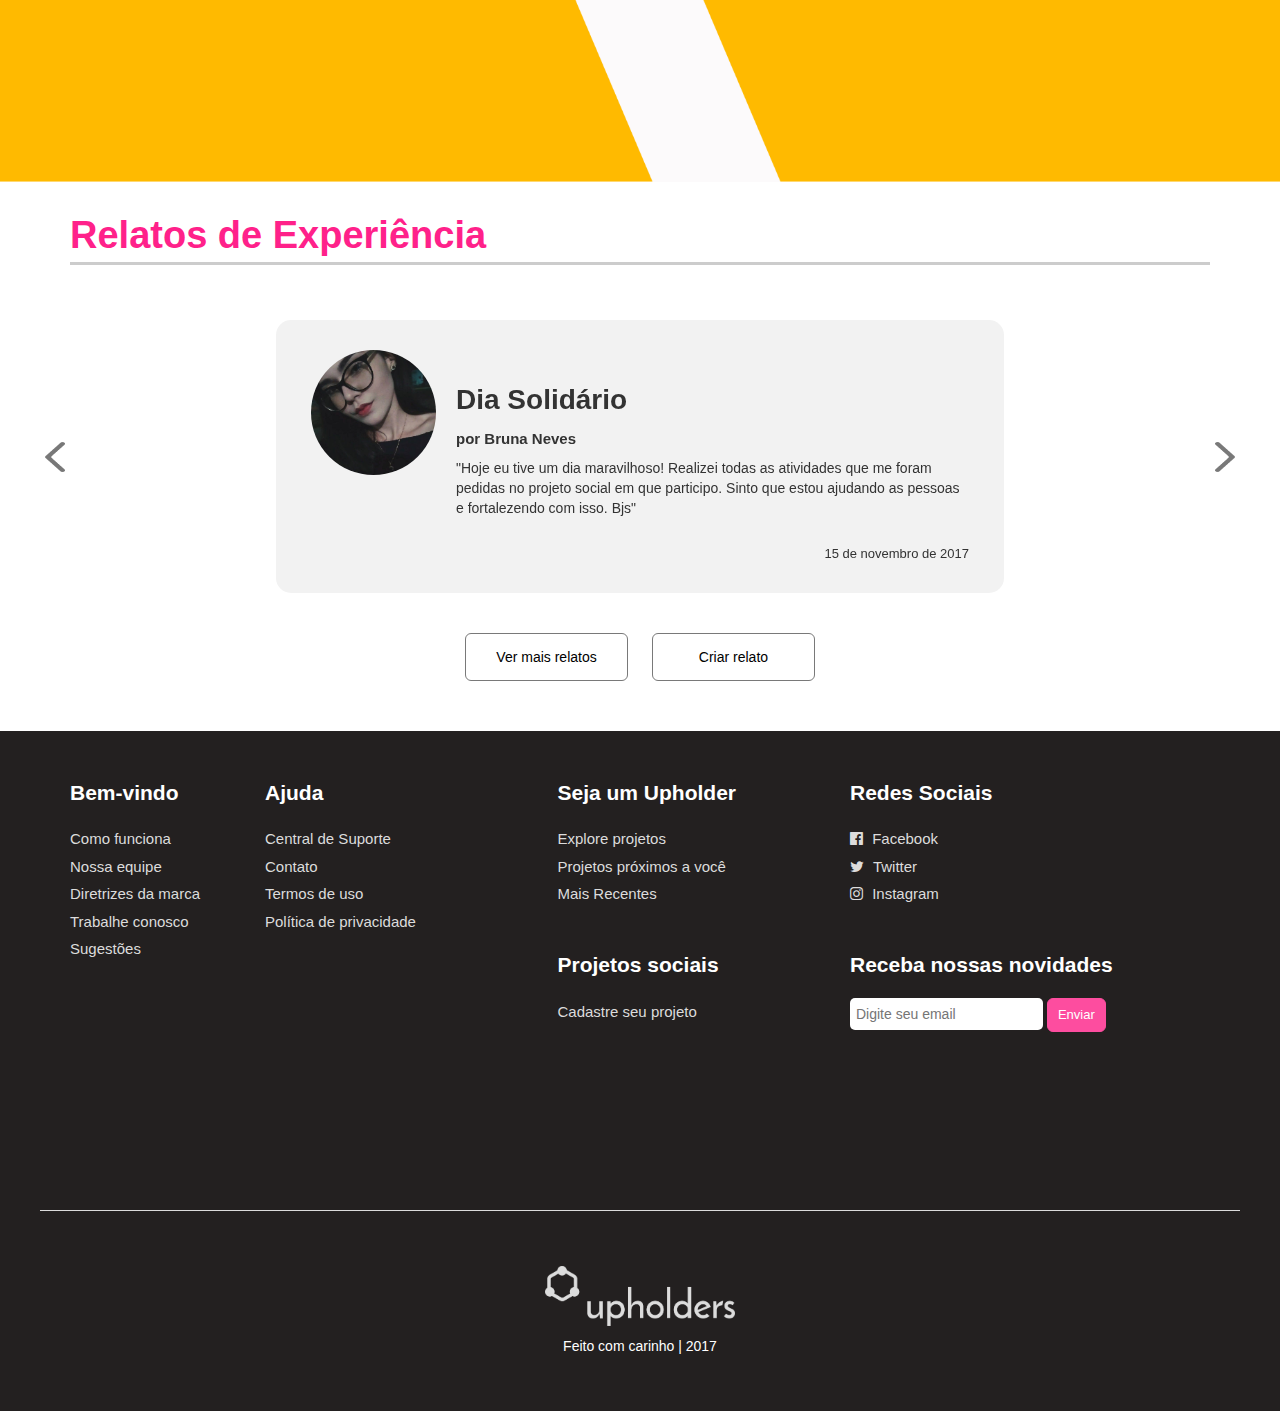
==== commit 99d75221: "up]" ====
--- a/index.html
+++ b/index.html
@@ -318,6 +318,7 @@
             Seja um upholder!
           </h1>
           <p>Cadastre-se para apoiar projetos sociais incríveis, financeiramente ou sendo voluntário.</p>
+          <button onclick="cadastro/cadastro.html" class="botao-medio">Cadastre-se como upholder</button>
         </div>
       </div>
       <div class="container-fluid">
@@ -334,6 +335,7 @@
             Cadastre o seu projeto social!
           </h1>
           <p>O upholders é uma plataforma que apoia o seu projeto social e divulga as suas atividades, além de te ajudar a arrecadar recursos financeiros e voluntários.</p>
+          <button onclick="cadastro/cadastro.html" class="botao-medio">Cadastre o seu projeto social</button>
         </div>
       </div>
     </div>
--- a/index.css
+++ b/index.css
@@ -122,3 +122,10 @@
   text-align: center;
   padding-bottom: 40px;
 }
+
+
+.container-fluid .botao-medio{
+  background-color: transparent;
+  font-size: 16px;
+  border-width: 2px;
+}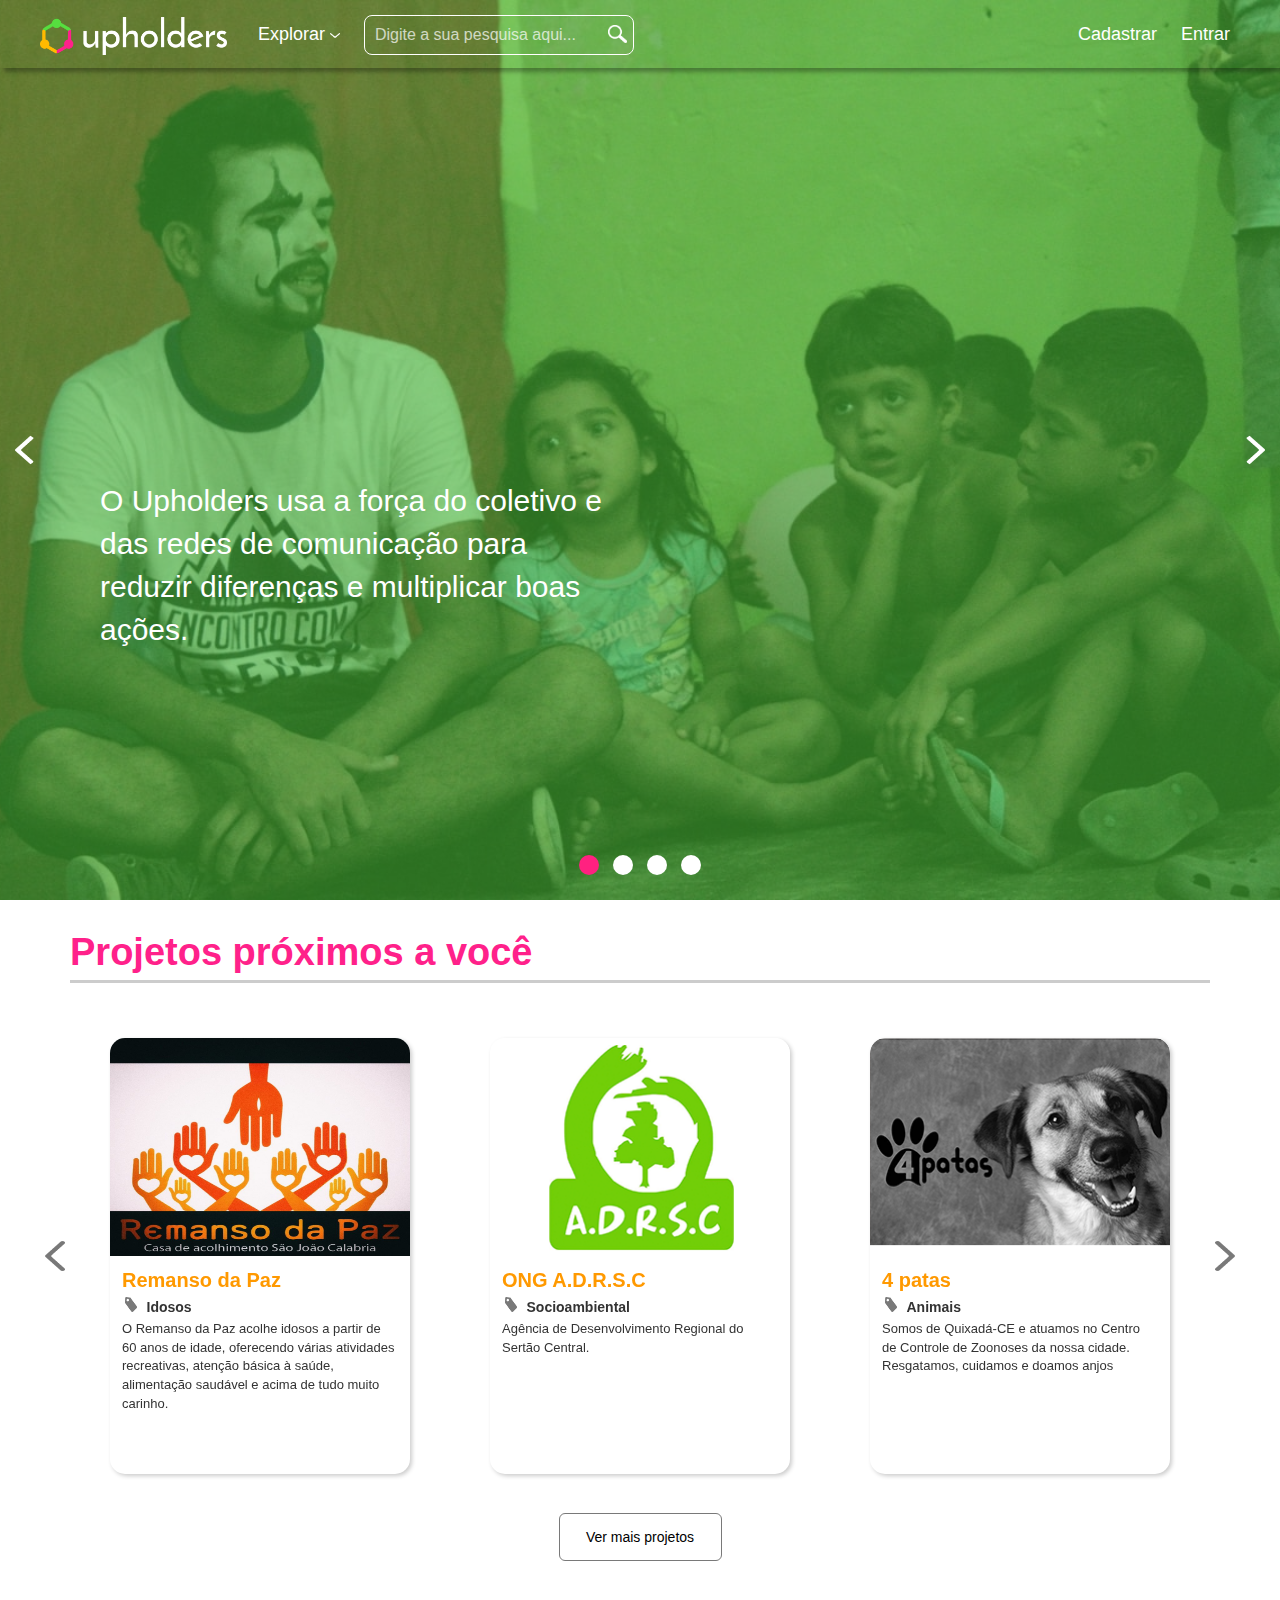
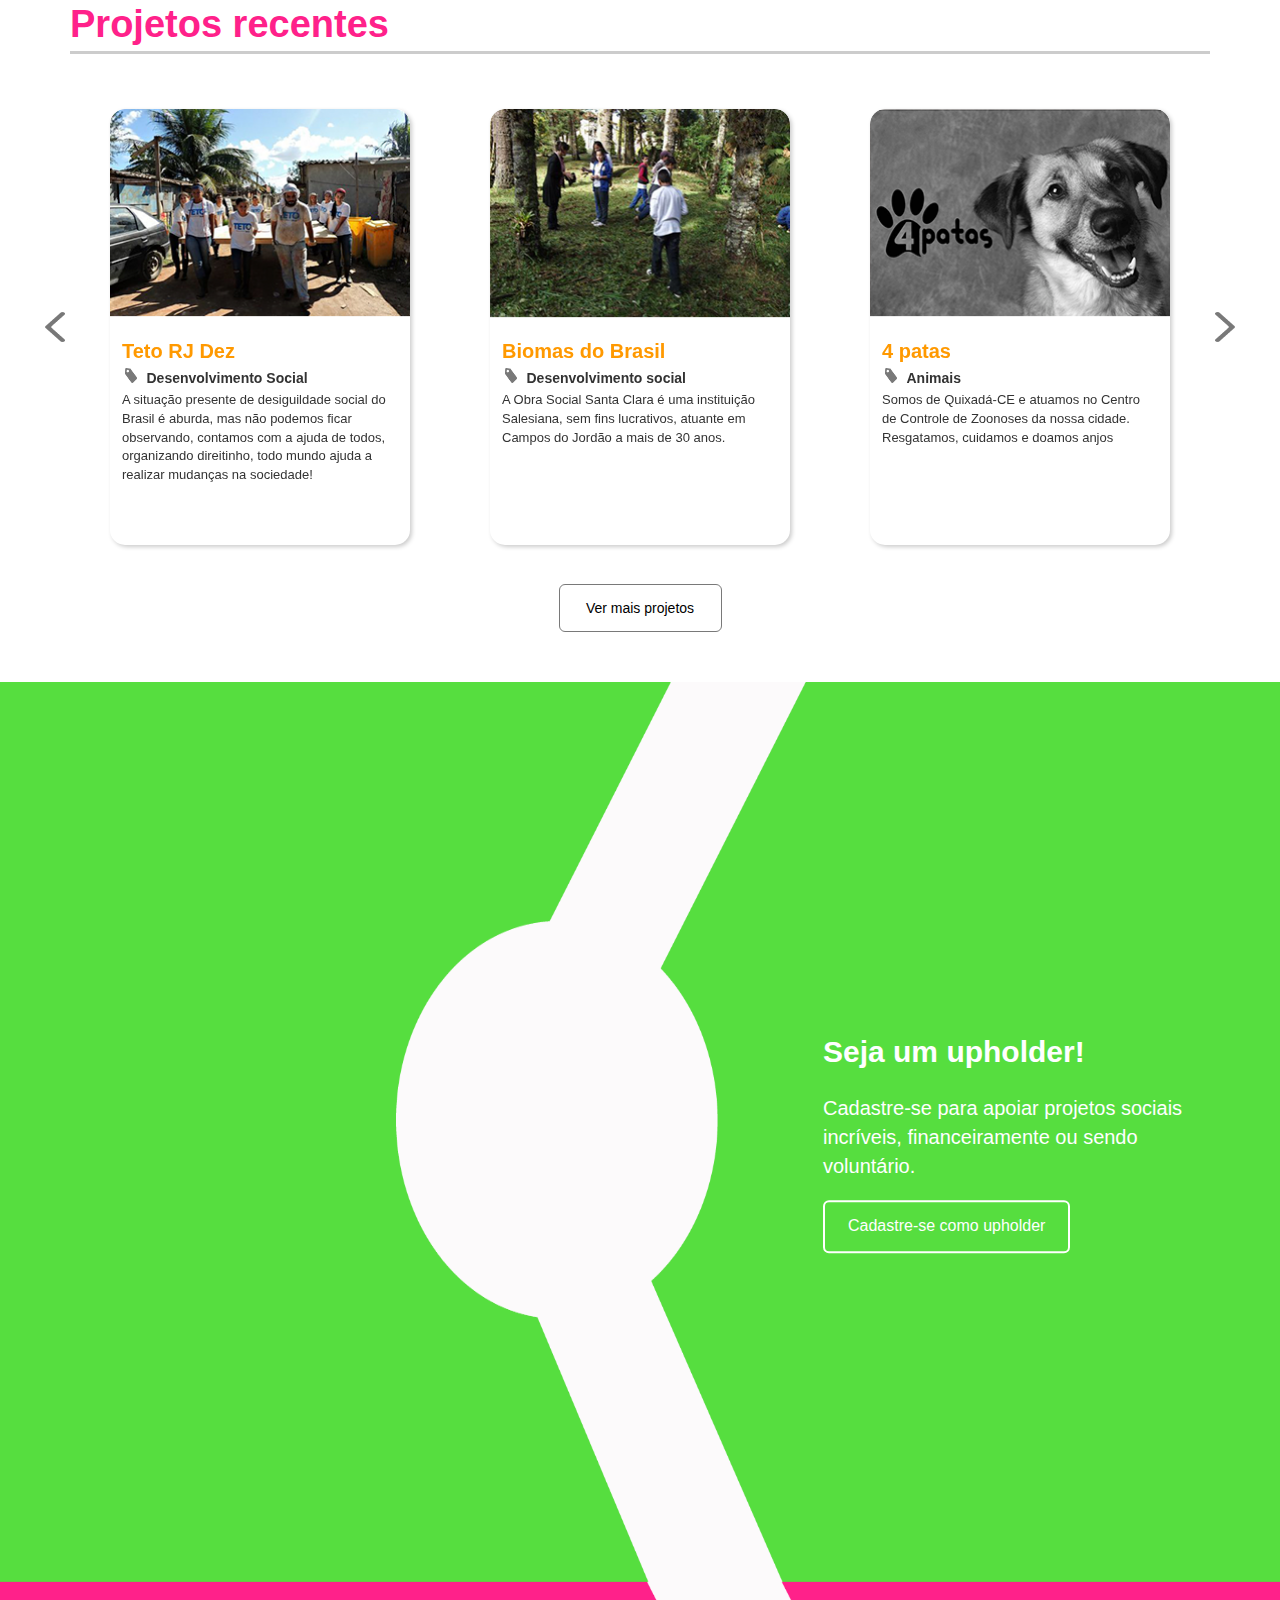
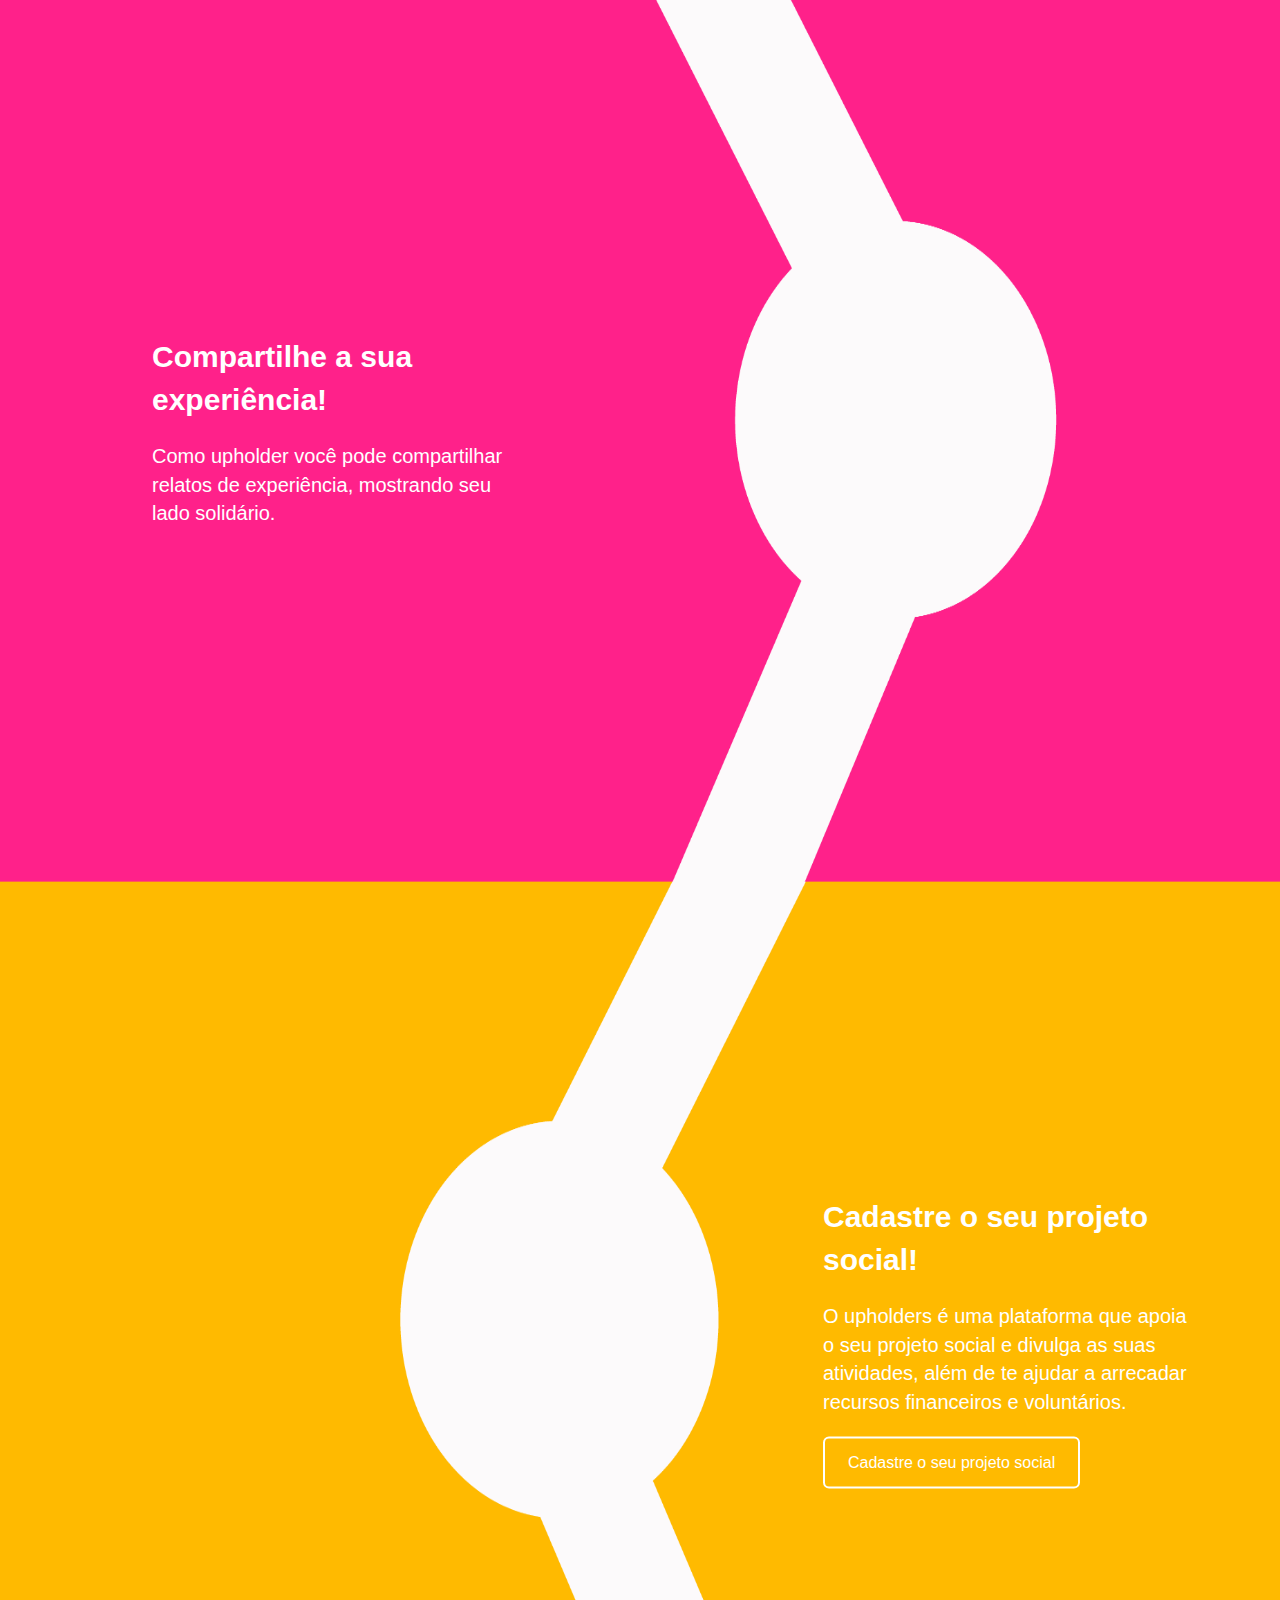
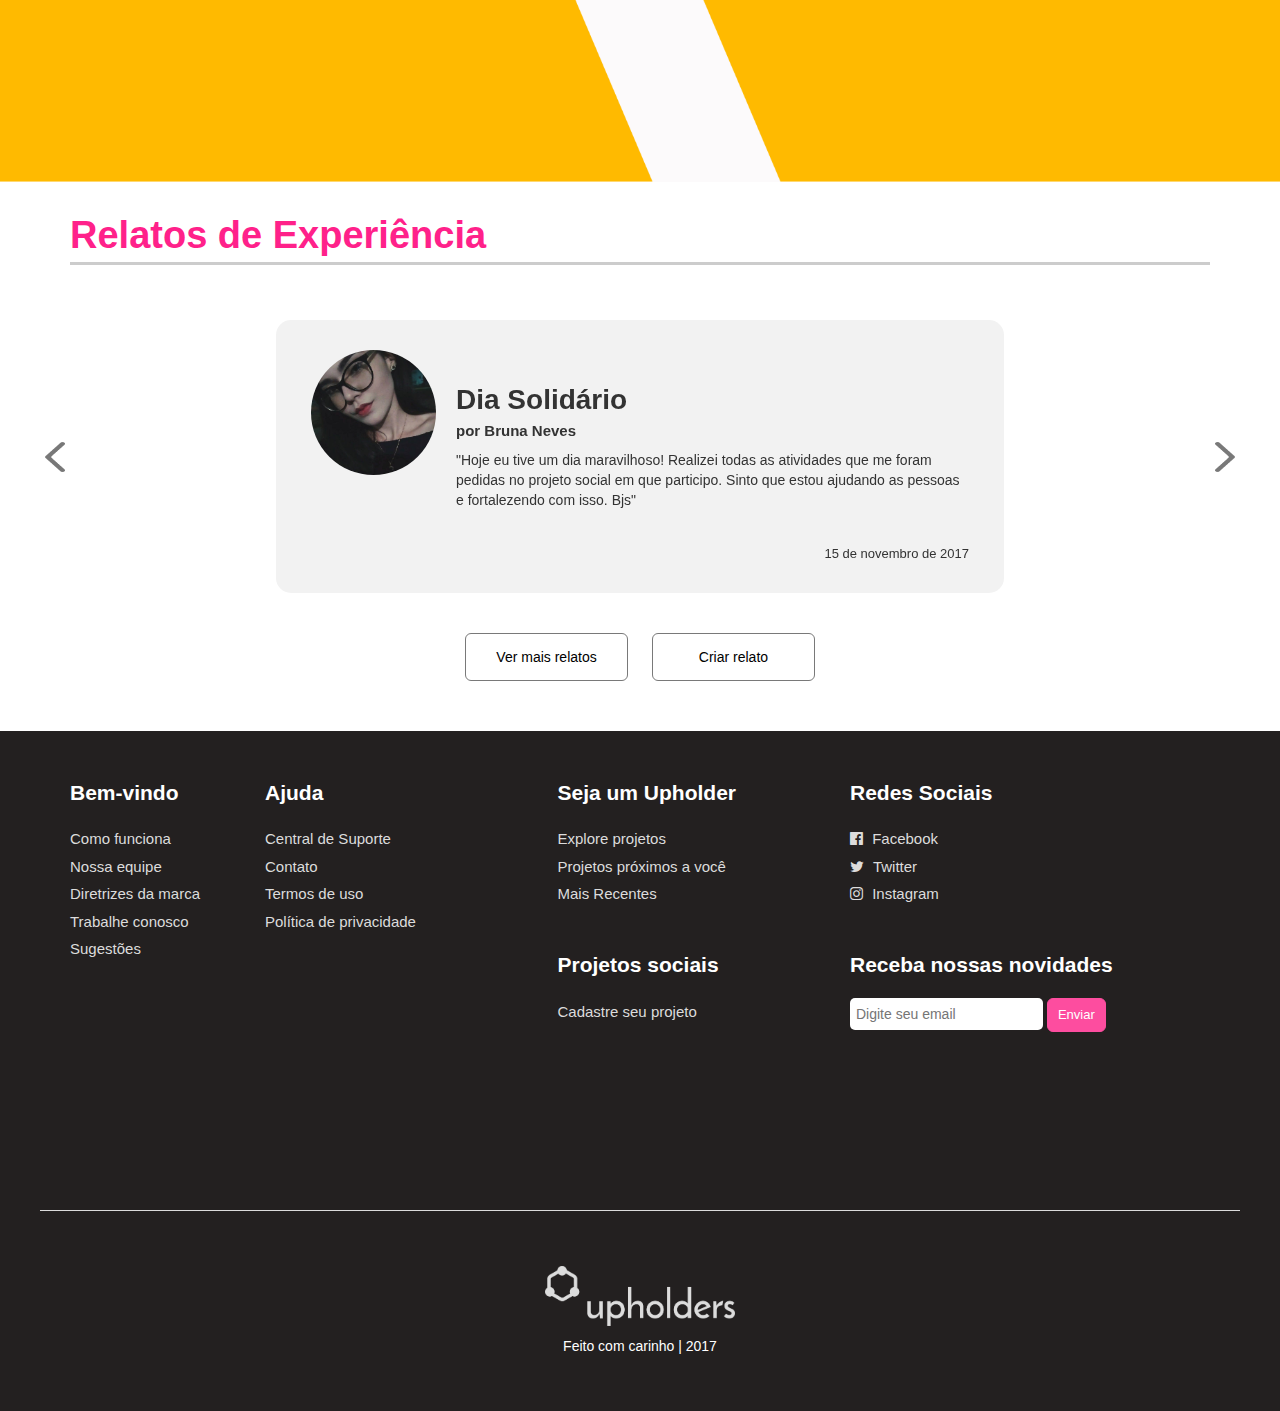
==== commit 7f1cbcc1: "modal" ====
--- a/index.html
+++ b/index.html
@@ -4,6 +4,7 @@
     <meta charset="UTF-8">
     <meta name="viewport" content="width=device-width, initial-scale=1.0">
     <meta http-equiv="X-UA-Compatible" content="ie=edge">
+    <link rel="stylesheet" href="css/modal.min.css">
     <link rel="stylesheet" href="css/upholders.css">
     <link rel="stylesheet" href="css/slick.css">
     <link rel="stylesheet" href="css/slick-theme.css">
@@ -15,6 +16,37 @@
     <title>Upholders</title>
 </head>
 <body>
+    <div class="modal fade" id="myModal" tabindex="-1" role="dialog" aria-labelledby="myModalLabel">
+        <div class="modal-dialog modal-lg" role="document">
+            <div class="modal-content">
+                <div class="modal-header">
+                    <button type="button" id="close" data-dismiss="modal" aria-label="Close"><span aria-hidden="true">x</span></button>
+                    <h1 class="modal-title" id="myModalLabel">Relato de Experiência</h1>
+                </div>
+                <div class="modal-body">
+                    <form action="">
+                        <div>
+                            <label for="titulo">Título:</label>
+                            <br>
+                            <input type="text" id="titulo">
+                        </div>
+                        <div id="div-anonimato">
+                            <input type="checkbox" name="" id="anonimato">  
+                            <label for="anonimato">Manter o anonimato</label>
+                        </div>
+                        <div>
+                            <label for="relato">Relato:</label>
+                            <br>
+                            <textarea name="" id="relato" cols="30" rows="6"></textarea>
+                        </div>
+                    </form>
+                </div>
+                <div class="modal-footer">
+                    <button type="button" class="botao-ver" data-dismiss="modal">Enviar</button>
+                </div>
+            </div>
+        </div>
+    </div>
     <header>
         <nav class="header">
             <div class="logo">
@@ -318,7 +350,7 @@
             Seja um upholder!
           </h1>
           <p>Cadastre-se para apoiar projetos sociais incríveis, financeiramente ou sendo voluntário.</p>
-          <button onclick="cadastro/cadastro.html" class="botao-medio">Cadastre-se como upholder</button>
+          <button onclick="location.href='cadastro/cadastro.html';" id="botao1" class="botao-medio">Cadastre-se como upholder</button>
         </div>
       </div>
       <div class="container-fluid">
@@ -335,7 +367,7 @@
             Cadastre o seu projeto social!
           </h1>
           <p>O upholders é uma plataforma que apoia o seu projeto social e divulga as suas atividades, além de te ajudar a arrecadar recursos financeiros e voluntários.</p>
-          <button onclick="cadastro/cadastro.html" class="botao-medio">Cadastre o seu projeto social</button>
+          <button onclick="location.href='cadastro/cadastro.html';" id="botao2" class="botao-medio">Cadastre o seu projeto social</button>
         </div>
       </div>
     </div>
@@ -393,7 +425,7 @@
       </div>
       <div class="buttons">
         <button class="botao-ver">Ver mais relatos</button>
-        <button class="botao-ver">Criar relato</button>
+        <button class="botao-ver" data-toggle="modal" data-target="#myModal">Criar relato</button>
       </div>
     </section>
     <footer>
@@ -457,6 +489,7 @@
     </footer>
     <script src="js/jquery.min.js" type="text/javascript"></script>
     <script src="js/jquery-migrate.min.js" type="text/javascript"></script>
+    <script src="js/modal.min.js" type="text/javascript"></script>
     <script src="js/slick.min.js" type="text/javascript"></script>
     <script src="js/header_carousel.js"></script>
     <script type="text/javascript">
--- a/css/modal.min.css
+++ b/css/modal.min.css
@@ -0,0 +1,14 @@
+/*!
+ * Bootstrap v3.3.7 (http://getbootstrap.com)
+ * Copyright 2011-2017 Twitter, Inc.
+ * Licensed under MIT (https://github.com/twbs/bootstrap/blob/master/LICENSE)
+ */
+
+/*!
+ * Generated using the Bootstrap Customizer (https://getbootstrap.com/docs/3.3/customize/?id=b88b00b76f0ee79c4e79c8274762a16c)
+ * Config saved to config.json and https://gist.github.com/b88b00b76f0ee79c4e79c8274762a16c
+ *//*!
+ * Bootstrap v3.3.7 (http://getbootstrap.com)
+ * Copyright 2011-2016 Twitter, Inc.
+ * Licensed under MIT (https://github.com/twbs/bootstrap/blob/master/LICENSE)
+ *//*! normalize.css v3.0.3 | MIT License | github.com/necolas/normalize.css */html{font-family:sans-serif;-ms-text-size-adjust:100%;-webkit-text-size-adjust:100%}body{margin:0}article,aside,details,figcaption,figure,footer,header,hgroup,main,menu,nav,section,summary{display:block}audio,canvas,progress,video{display:inline-block;vertical-align:baseline}audio:not([controls]){display:none;height:0}[hidden],template{display:none}a{background-color:transparent}a:active,a:hover{outline:0}abbr[title]{border-bottom:1px dotted}b,strong{font-weight:bold}dfn{font-style:italic}h1{font-size:2em;margin:0.67em 0}mark{background:#ff0;color:#000}small{font-size:80%}sub,sup{font-size:75%;line-height:0;position:relative;vertical-align:baseline}sup{top:-0.5em}sub{bottom:-0.25em}img{border:0}svg:not(:root){overflow:hidden}figure{margin:1em 40px}hr{-webkit-box-sizing:content-box;-moz-box-sizing:content-box;box-sizing:content-box;height:0}pre{overflow:auto}code,kbd,pre,samp{font-family:monospace, monospace;font-size:1em}button,input,optgroup,select,textarea{color:inherit;font:inherit;margin:0}button{overflow:visible}button,select{text-transform:none}button,html input[type="button"],input[type="reset"],input[type="submit"]{-webkit-appearance:button;cursor:pointer}button[disabled],html input[disabled]{cursor:default}button::-moz-focus-inner,input::-moz-focus-inner{border:0;padding:0}input{line-height:normal}input[type="checkbox"],input[type="radio"]{-webkit-box-sizing:border-box;-moz-box-sizing:border-box;box-sizing:border-box;padding:0}input[type="number"]::-webkit-inner-spin-button,input[type="number"]::-webkit-outer-spin-button{height:auto}input[type="search"]{-webkit-appearance:textfield;-webkit-box-sizing:content-box;-moz-box-sizing:content-box;box-sizing:content-box}input[type="search"]::-webkit-search-cancel-button,input[type="search"]::-webkit-search-decoration{-webkit-appearance:none}fieldset{border:1px solid #c0c0c0;margin:0 2px;padding:0.35em 0.625em 0.75em}legend{border:0;padding:0}textarea{overflow:auto}optgroup{font-weight:bold}table{border-collapse:collapse;border-spacing:0}td,th{padding:0}*{-webkit-box-sizing:border-box;-moz-box-sizing:border-box;box-sizing:border-box}*:before,*:after{-webkit-box-sizing:border-box;-moz-box-sizing:border-box;box-sizing:border-box}html{font-size:10px;-webkit-tap-highlight-color:rgba(0,0,0,0)}body{font-family:"Helvetica Neue",Helvetica,Arial,sans-serif;font-size:14px;line-height:1.42857143;color:#333;background-color:#fff}input,button,select,textarea{font-family:inherit;font-size:inherit;line-height:inherit}a{color:#337ab7;text-decoration:none}a:hover,a:focus{color:#23527c;text-decoration:underline}a:focus{outline:5px auto -webkit-focus-ring-color;outline-offset:-2px}figure{margin:0}img{vertical-align:middle}.img-responsive{display:block;max-width:100%;height:auto}.img-rounded{border-radius:6px}.img-thumbnail{padding:4px;line-height:1.42857143;background-color:#fff;border:1px solid #ddd;border-radius:4px;-webkit-transition:all .2s ease-in-out;-o-transition:all .2s ease-in-out;transition:all .2s ease-in-out;display:inline-block;max-width:100%;height:auto}.img-circle{border-radius:50%}hr{margin-top:20px;margin-bottom:20px;border:0;border-top:1px solid #eee}.sr-only{position:absolute;width:1px;height:1px;margin:-1px;padding:0;overflow:hidden;clip:rect(0, 0, 0, 0);border:0}.sr-only-focusable:active,.sr-only-focusable:focus{position:static;width:auto;height:auto;margin:0;overflow:visible;clip:auto}[role="button"]{cursor:pointer}.modal-open{overflow:hidden}.modal{display:none;overflow:hidden;position:fixed;top:0;right:0;bottom:0;left:0;z-index:1050;-webkit-overflow-scrolling:touch;outline:0}.modal.fade .modal-dialog{-webkit-transform:translate(0, -25%);-ms-transform:translate(0, -25%);-o-transform:translate(0, -25%);transform:translate(0, -25%);-webkit-transition:-webkit-transform 0.3s ease-out;-o-transition:-o-transform 0.3s ease-out;transition:transform 0.3s ease-out}.modal.in .modal-dialog{-webkit-transform:translate(0, 0);-ms-transform:translate(0, 0);-o-transform:translate(0, 0);transform:translate(0, 0)}.modal-open .modal{overflow-x:hidden;overflow-y:auto}.modal-dialog{position:relative;width:auto;margin:10px}.modal-content{position:relative;background-color:#fff;border:1px solid #999;border:1px solid rgba(0,0,0,0.2);border-radius:6px;-webkit-box-shadow:0 3px 9px rgba(0,0,0,0.5);box-shadow:0 3px 9px rgba(0,0,0,0.5);-webkit-background-clip:padding-box;background-clip:padding-box;outline:0}.modal-backdrop{position:fixed;top:0;right:0;bottom:0;left:0;z-index:1040;background-color:#000}.modal-backdrop.fade{opacity:0;filter:alpha(opacity=0)}.modal-backdrop.in{opacity:.5;filter:alpha(opacity=50)}.modal-header{padding:15px;border-bottom:1px solid #e5e5e5}.modal-header .close{margin-top:-2px}.modal-title{margin:0;line-height:1.42857143}.modal-body{position:relative;padding:15px}.modal-footer{padding:15px;text-align:right;border-top:1px solid #e5e5e5}.modal-footer .btn+.btn{margin-left:5px;margin-bottom:0}.modal-footer .btn-group .btn+.btn{margin-left:-1px}.modal-footer .btn-block+.btn-block{margin-left:0}.modal-scrollbar-measure{position:absolute;top:-9999px;width:50px;height:50px;overflow:scroll}@media (min-width:768px){.modal-dialog{width:600px;margin:30px auto}.modal-content{-webkit-box-shadow:0 5px 15px rgba(0,0,0,0.5);box-shadow:0 5px 15px rgba(0,0,0,0.5)}.modal-sm{width:300px}}@media (min-width:992px){.modal-lg{width:900px}}.clearfix:before,.clearfix:after,.modal-header:before,.modal-header:after,.modal-footer:before,.modal-footer:after{content:" ";display:table}.clearfix:after,.modal-header:after,.modal-footer:after{clear:both}.center-block{display:block;margin-left:auto;margin-right:auto}.pull-right{float:right !important}.pull-left{float:left !important}.hide{display:none !important}.show{display:block !important}.invisible{visibility:hidden}.text-hide{font:0/0 a;color:transparent;text-shadow:none;background-color:transparent;border:0}.hidden{display:none !important}.affix{position:fixed}--- a/css/upholders.css
+++ b/css/upholders.css
@@ -250,7 +250,7 @@
 
 .card-relato .relato-container h3{
     margin: 0;
-    padding: 8px 0 0;
+    padding: 0;
     font-size: 15px;
 }
 
@@ -731,3 +731,66 @@
 .header-carousel .overlay .dot.active{
     background-color:#ff2180;
 }
+
+/* Modal */
+
+/* .modal{
+    max-height: 100vh;
+}
+
+.modal-dialog{
+    margin-top: 50vh;
+    transform: translateY(-50%) !important;
+} */
+
+.modal-content{
+    padding: 10px;
+    font-size: 17px;
+    border-radius: 16px;
+}
+
+.modal-content #titulo, textarea{
+    border: 1px solid #797979;
+    width: 100%;
+    outline: none;
+    padding: 3px 6px;
+}
+
+.modal-content .modal-header, .modal-content .modal-body, .modal-content .modal-footer{
+    border: none;
+    padding-bottom: 0;
+}
+
+.modal-content .modal-footer{
+    padding-top: 10px;
+}
+
+.modal-content .modal-header h1{
+    font-size: 25px;
+}
+
+.modal-content #close{
+    border: none;
+    background-color: transparent;
+    float: right;
+    font-size: 25px;
+    font-weight: bolder;
+    color: #ccc;
+}
+
+.modal-content textarea{
+    resize: none;
+    border-radius: 6px;
+}
+
+.modal-content .modal-body #div-anonimato{
+    padding: 10px 0;
+}
+
+.modal-content #close:hover{
+    color: #ff2180;
+}
+
+.modal-content .modal-footer{
+    text-align: center;
+}
--- a/index.css
+++ b/index.css
@@ -125,7 +125,18 @@
 
 
 .container-fluid .botao-medio{
+  color: #fff;
   background-color: transparent;
   font-size: 16px;
   border-width: 2px;
+}
+
+#botao1:hover{
+  background-color: #fff;
+  color: #56de3f;
+}
+
+#botao2:hover{
+  background-color: #fff;
+  color: #ff9900;
 }